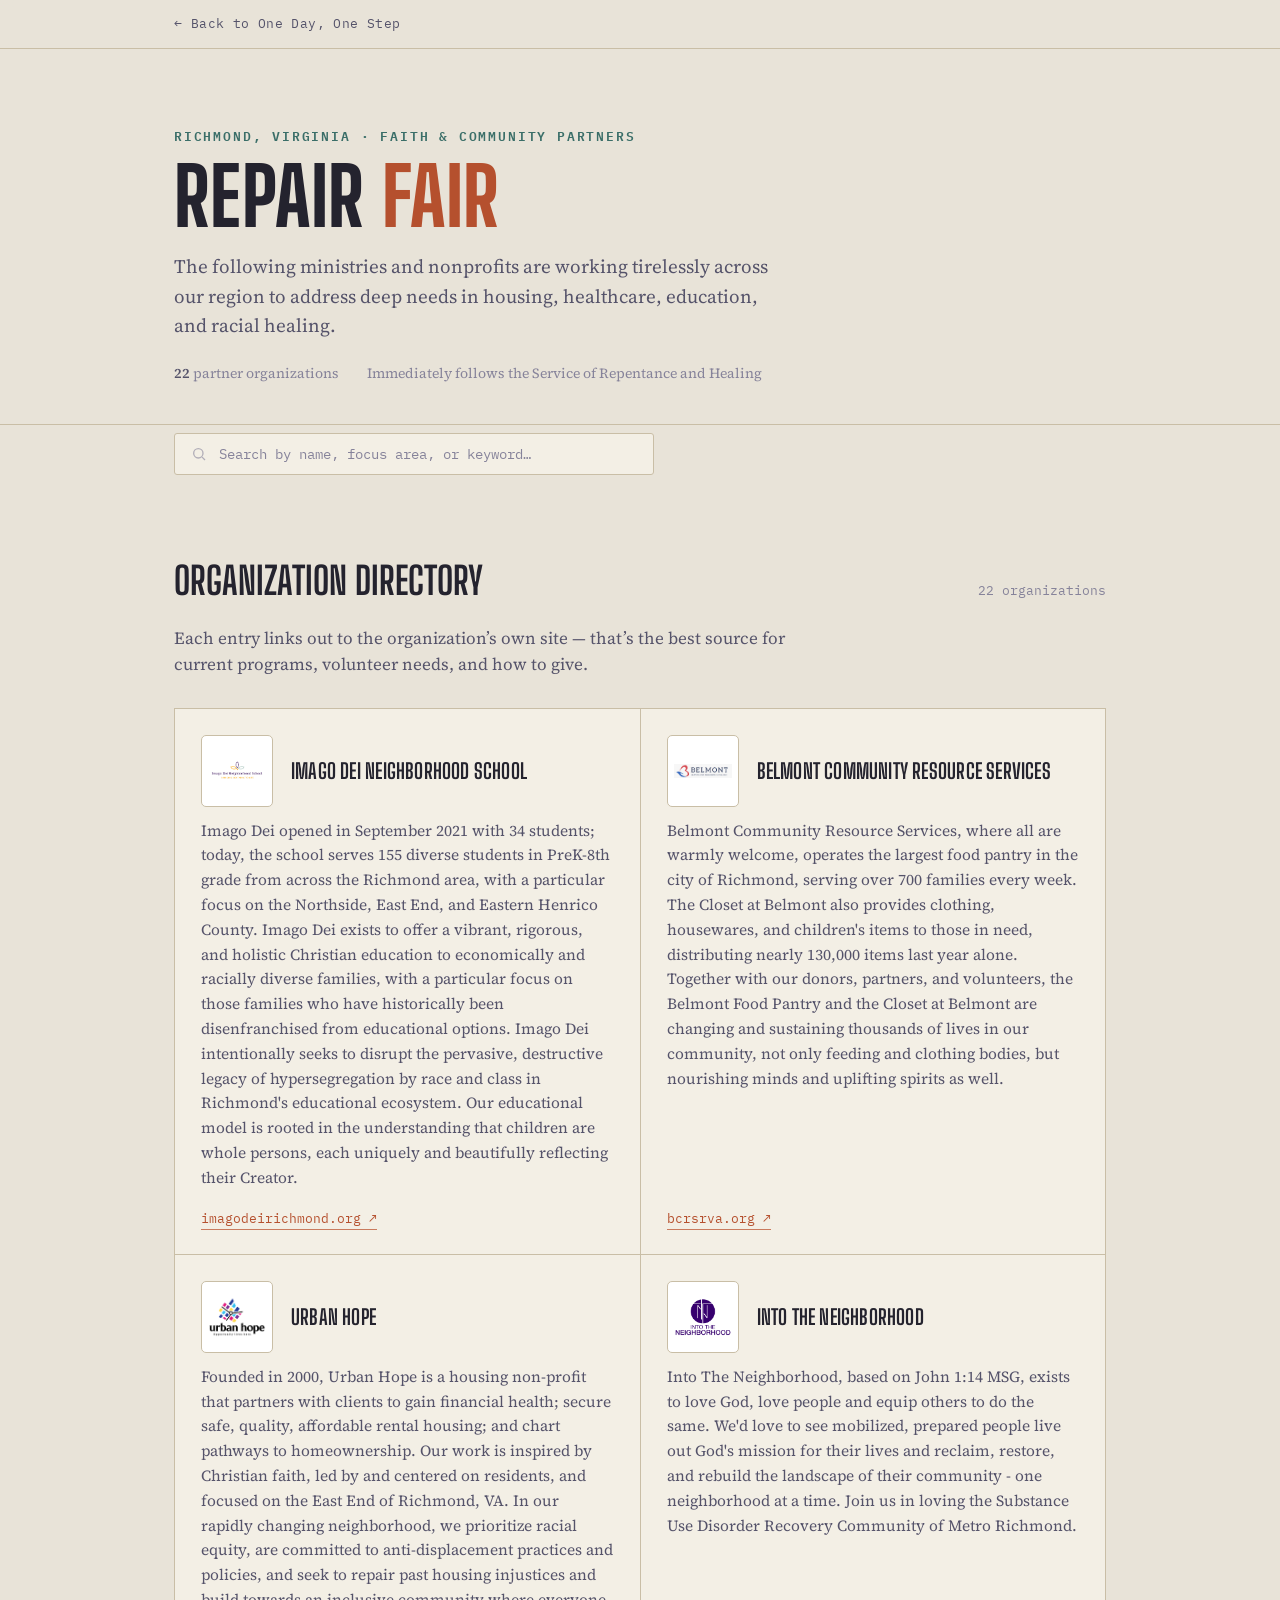
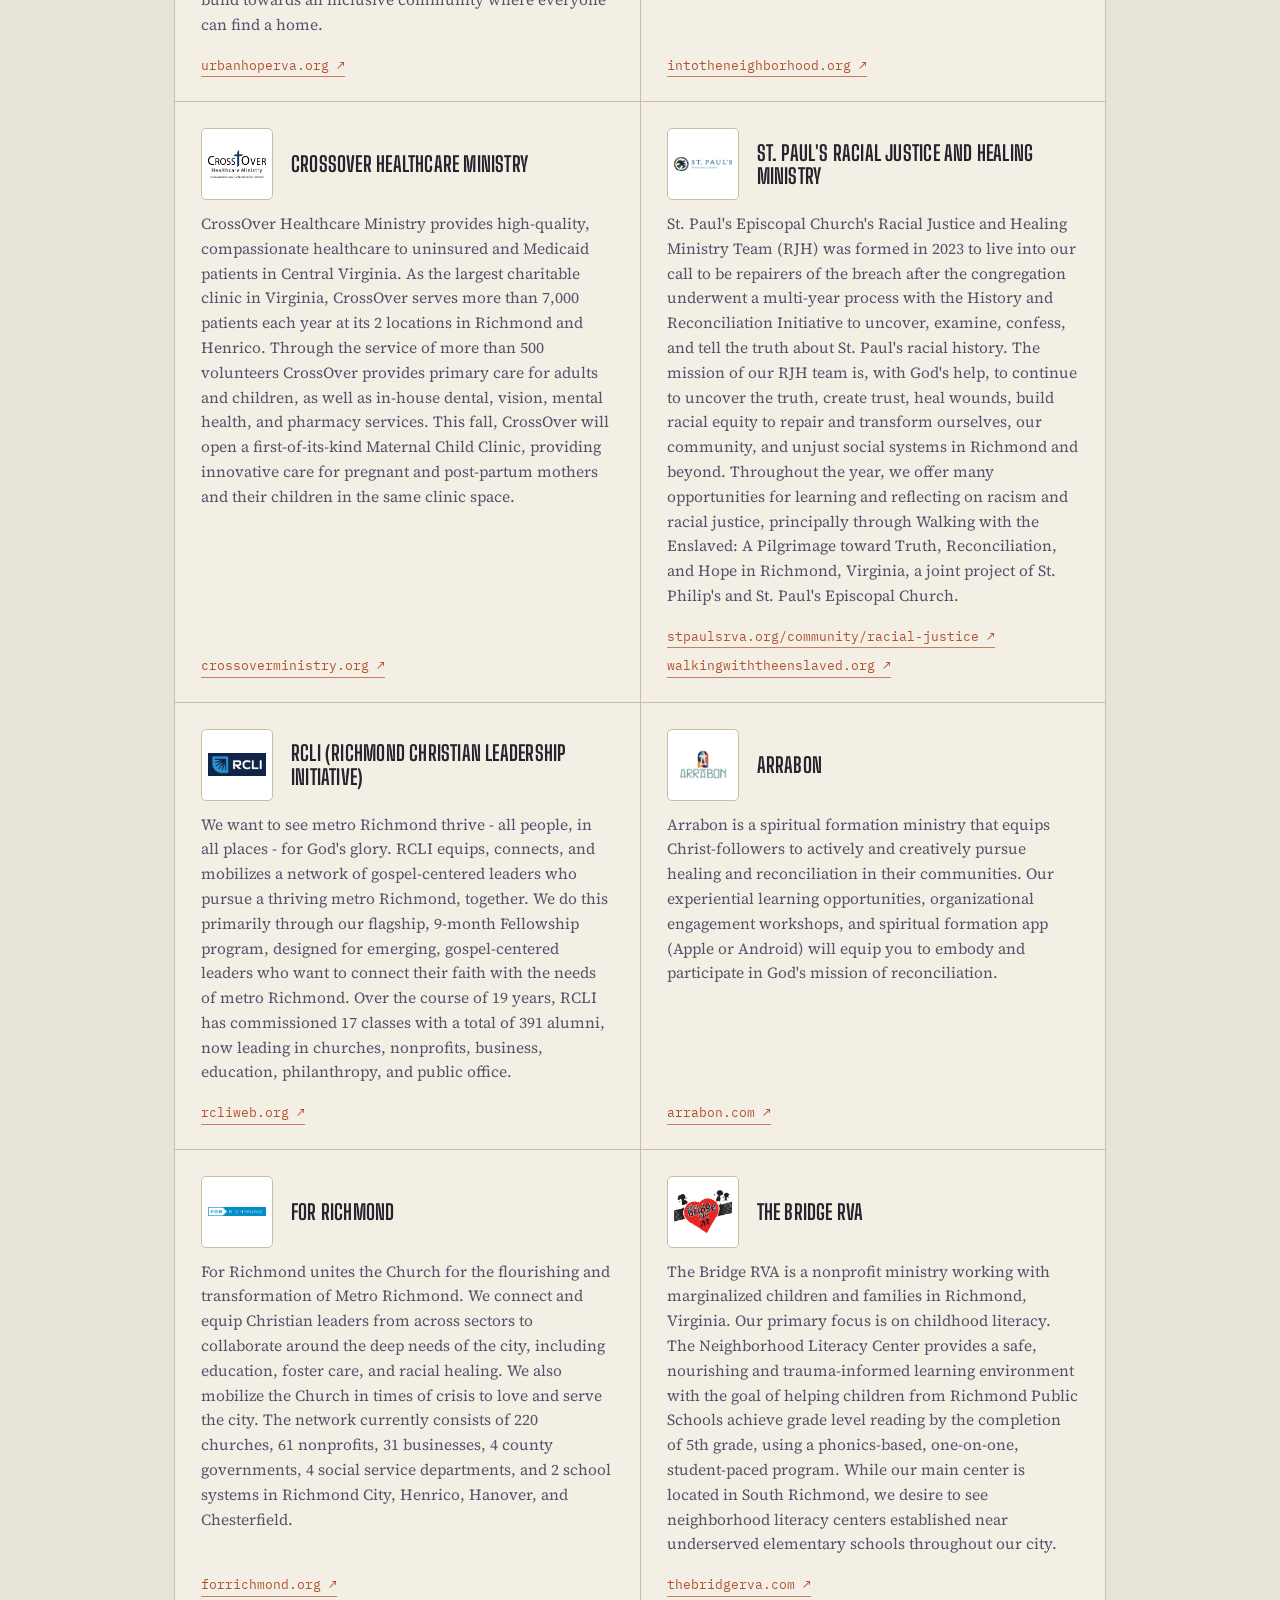
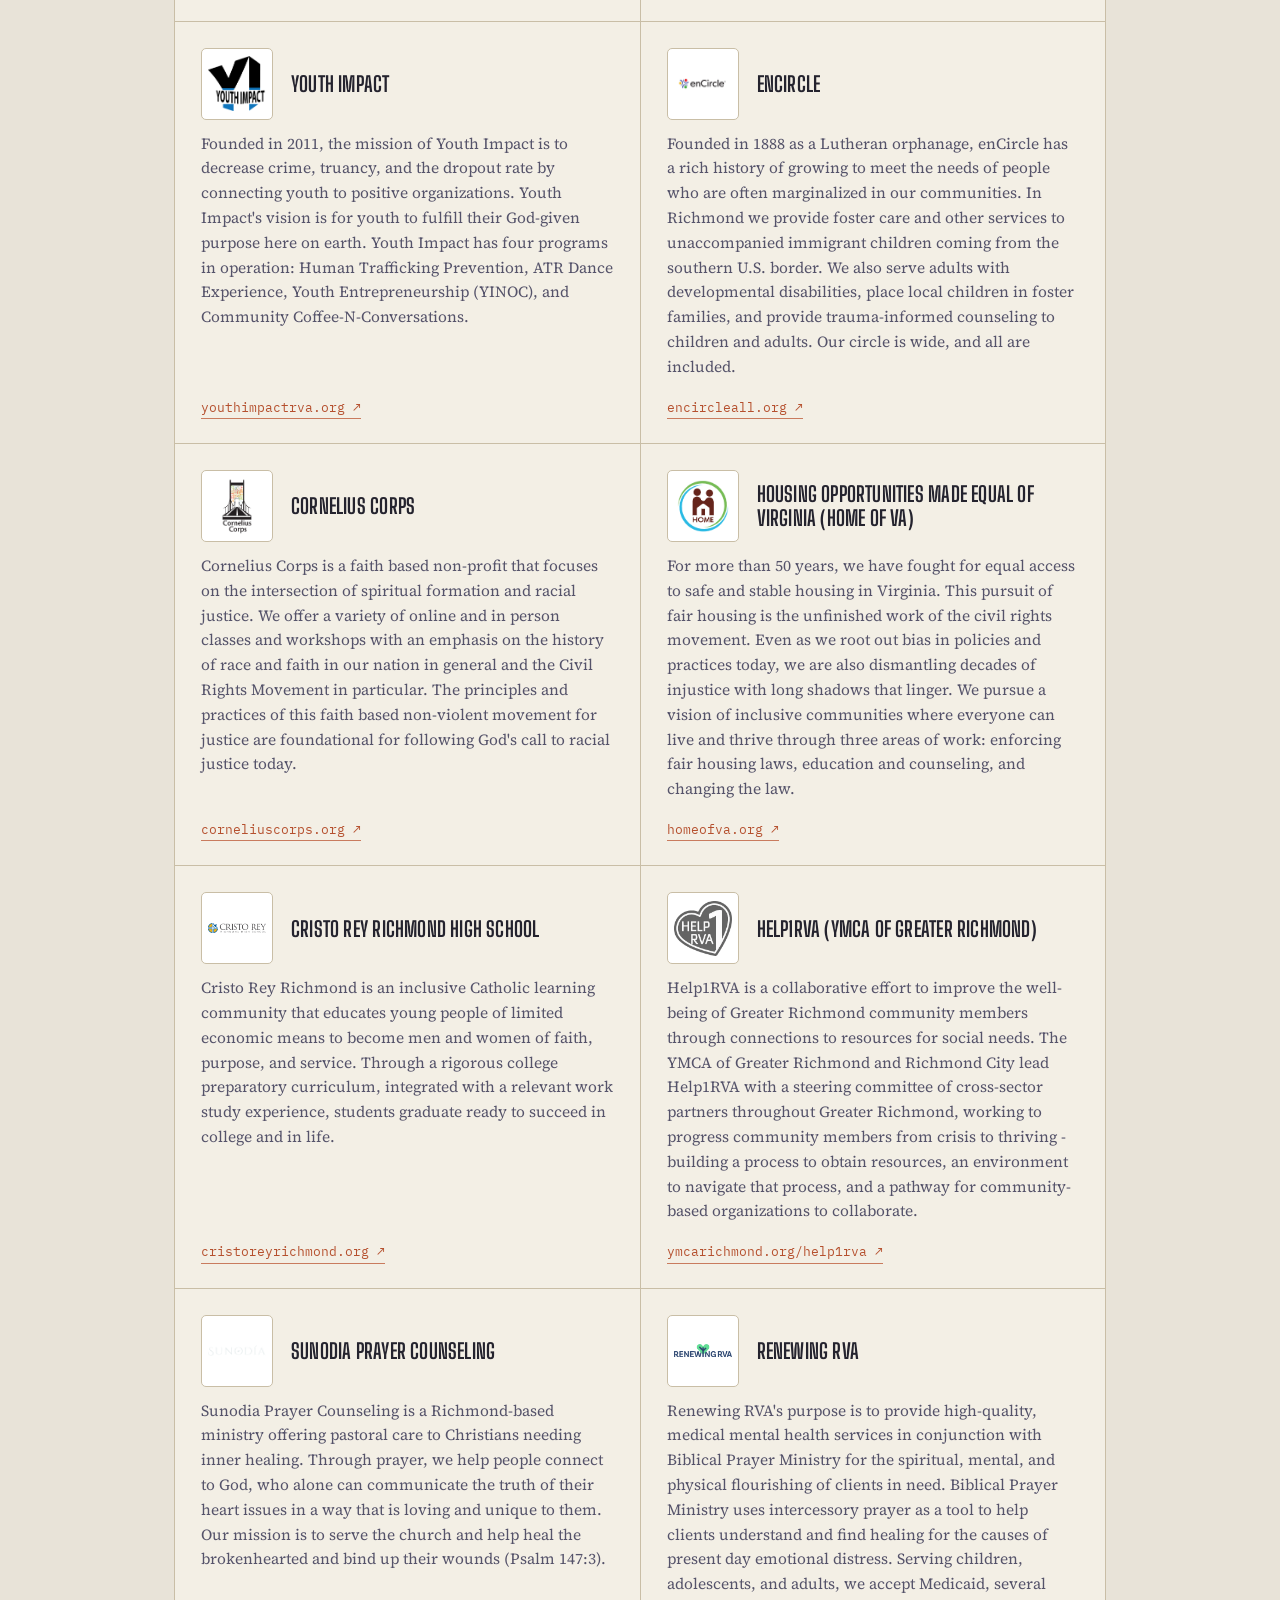
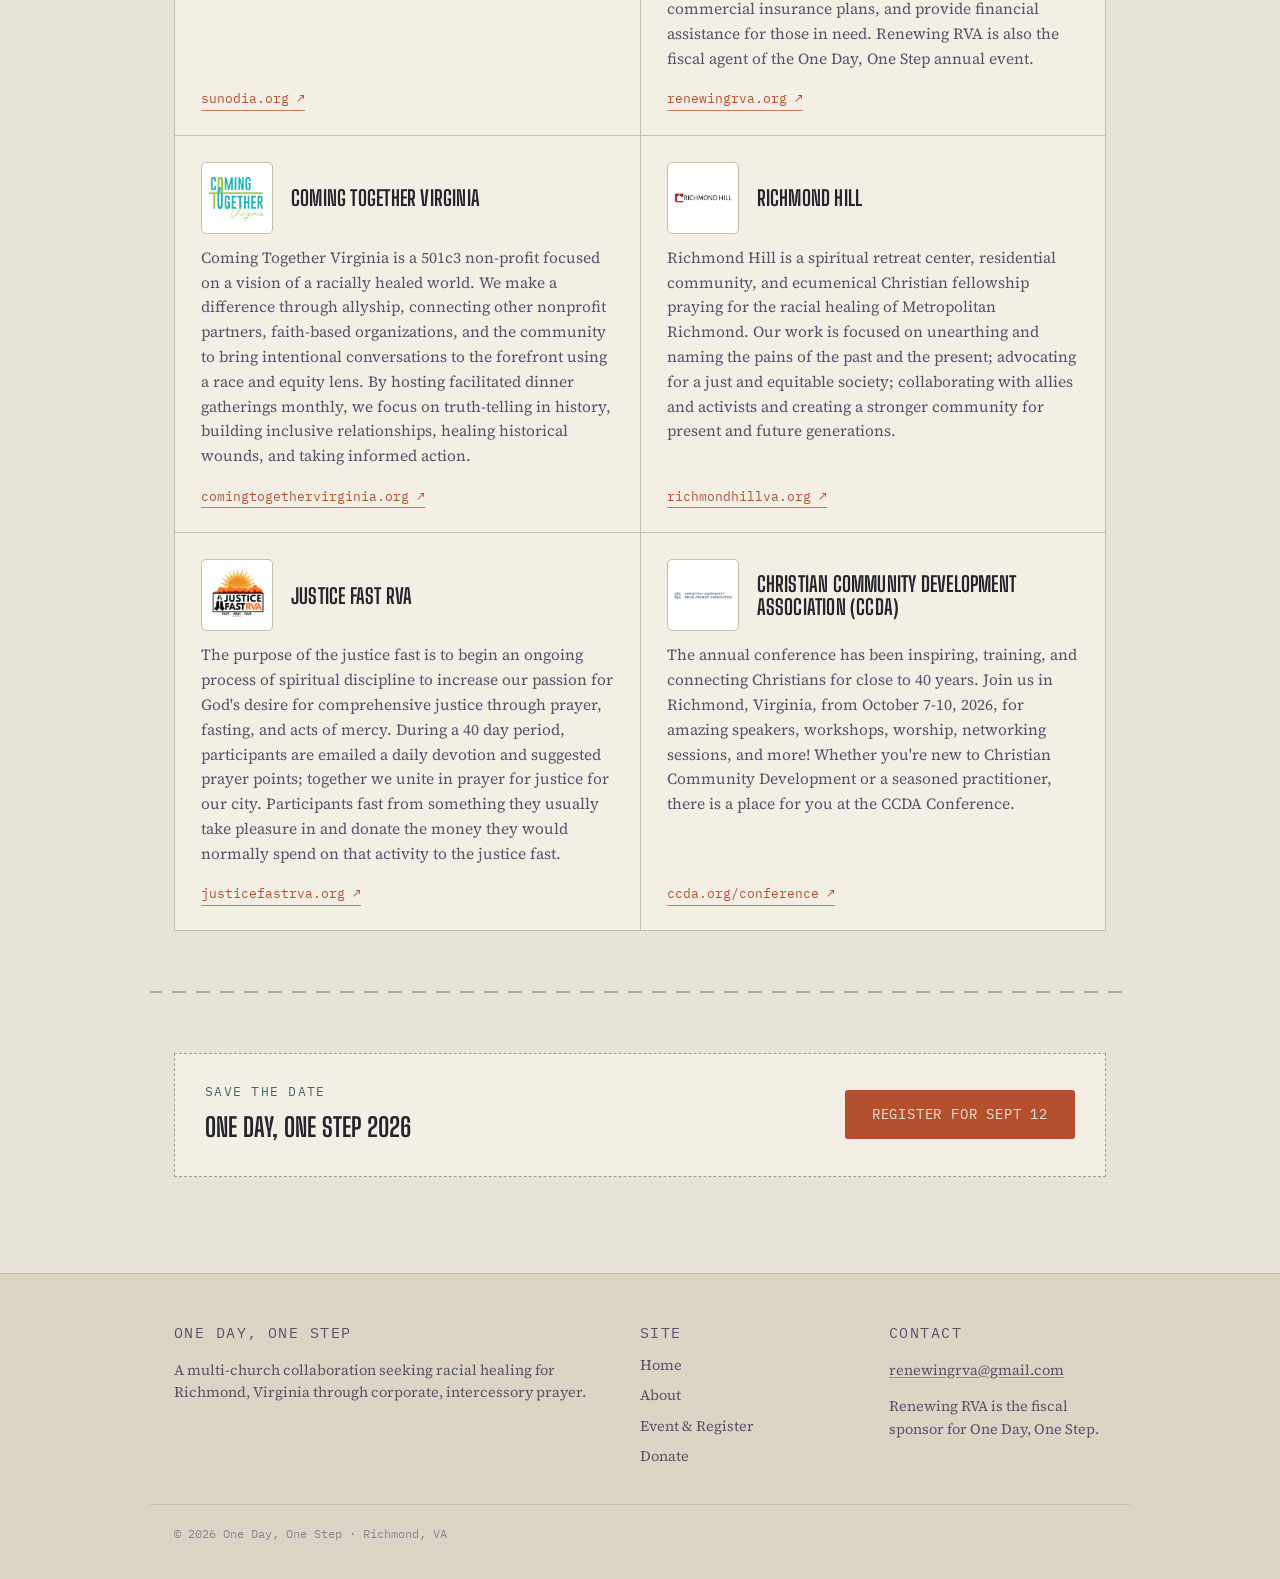
==== index.html @ 6b42c20c "Simplify standalone Repair Fair nav to a single back-link to onedayrva.org" ====
<!doctype html>
<html lang="en">
<head>
<meta charset="utf-8">
<title>Repair Fair | One Day, One Step</title>
<meta name="viewport" content="width=device-width, initial-scale=1">
<meta name="description" content="Directory of 22 Richmond nonprofits and ministries at the One Day, One Step Repair Fair.">
<link rel="preconnect" href="https://fonts.googleapis.com">
<link rel="preconnect" href="https://fonts.gstatic.com" crossorigin>
<link href="https://fonts.googleapis.com/css2?family=Big+Shoulders+Display:wght@500;600;700;800&family=Source+Serif+4:opsz,wght@8..60,400;8..60,500;8..60,600&family=Source+Serif+4:ital,wght@1,400&family=IBM+Plex+Mono:wght@400;500;600&display=swap" rel="stylesheet">
<link rel="stylesheet" href="css/site.css">
</head>
<body>

<nav class="site" aria-label="Primary">
  <div class="wrap">
    <a class="back-link" href="https://www.onedayrva.org" target="_blank" rel="noopener">&larr; Back to One Day, One Step</a>
  </div>
</nav>

<header class="masthead">
  <div class="wrap">
    <p class="eyebrow mono">RICHMOND, VIRGINIA &middot; FAITH &amp; COMMUNITY PARTNERS</p>
    <h1 class="title">Repair <span class="thread-underline">Fair</span></h1>
    <p class="lede">The following ministries and nonprofits are working tirelessly across our region to address deep needs in housing, healthcare, education, and racial healing.</p>
    <div class="meta-row">
      <span><strong>22</strong> partner organizations</span>
      <span>Immediately follows the Service of Repentance and Healing</span>
    </div>
  </div>
</header>

<div class="wrap search-block">
  <div class="search-box">
    <svg width="16" height="16" viewBox="0 0 24 24" fill="none" stroke="currentColor" stroke-width="2"><circle cx="11" cy="11" r="7"/><line x1="21" y1="21" x2="16.65" y2="16.65"/></svg>
    <input id="search" type="text" placeholder="Search by name, focus area, or keyword&hellip;" aria-label="Search organizations">
  </div>
  <p id="result-count" class="mono"></p>
</div>

<section id="directory">
  <div class="wrap">
    <div class="section-head">
      <h2 class="section-title">Organization Directory</h2>
      <span class="section-count mono" id="directory-total">22 organizations</span>
    </div>
    <p class="section-note">Each entry links out to the organization&rsquo;s own site &mdash; that&rsquo;s the best source for current programs, volunteer needs, and how to give.</p>
  </div>
  <div class="wrap">
    <div class="org-grid" id="org-grid">
      <article class="org-card" data-search="imago dei neighborhood school imago dei opened in september 2021 with 34 students; today, the school serves 155 diverse students in prek-8th grade from across the richmond area, with a particular focus on the northside, east end, and eastern henrico county. imago dei exists to offer a vibrant, rigorous, and holistic christian education to economically and racially diverse families, with a particular focus on those families who have historically been disenfranchised from educational options. imago dei intentionally seeks to disrupt the pervasive, destructive legacy of hypersegregation by race and class in richmond&#39;s educational ecosystem. our educational model is rooted in the understanding that children are whole persons, each uniquely and beautifully reflecting their creator.">
        <div class="org-head">
          <img class="org-logo" src="images/orgs/imago-dei-neighborhood-school.png" alt="Imago Dei Neighborhood School logo" loading="lazy">
          <h3 class="org-name">Imago Dei Neighborhood School</h3>
        </div>
        <p class="org-desc">Imago Dei opened in September 2021 with 34 students; today, the school serves 155 diverse students in PreK-8th grade from across the Richmond area, with a particular focus on the Northside, East End, and Eastern Henrico County. Imago Dei exists to offer a vibrant, rigorous, and holistic Christian education to economically and racially diverse families, with a particular focus on those families who have historically been disenfranchised from educational options. Imago Dei intentionally seeks to disrupt the pervasive, destructive legacy of hypersegregation by race and class in Richmond&#39;s educational ecosystem. Our educational model is rooted in the understanding that children are whole persons, each uniquely and beautifully reflecting their Creator.</p>
        <div class="org-links">
          <a href="http://imagodeirichmond.org" target="_blank" rel="noopener">imagodeirichmond.org ↗</a>
        </div>
      </article>
      <article class="org-card" data-search="belmont community resource services belmont community resource services, where all are warmly welcome, operates the largest food pantry in the city of richmond, serving over 700 families every week. the closet at belmont also provides clothing, housewares, and children&#39;s items to those in need, distributing nearly 130,000 items last year alone. together with our donors, partners, and volunteers, the belmont food pantry and the closet at belmont are changing and sustaining thousands of lives in our community, not only feeding and clothing bodies, but nourishing minds and uplifting spirits as well.">
        <div class="org-head">
          <img class="org-logo" src="images/orgs/belmont-community-resource-services.png" alt="Belmont Community Resource Services logo" loading="lazy">
          <h3 class="org-name">Belmont Community Resource Services</h3>
        </div>
        <p class="org-desc">Belmont Community Resource Services, where all are warmly welcome, operates the largest food pantry in the city of Richmond, serving over 700 families every week. The Closet at Belmont also provides clothing, housewares, and children&#39;s items to those in need, distributing nearly 130,000 items last year alone. Together with our donors, partners, and volunteers, the Belmont Food Pantry and the Closet at Belmont are changing and sustaining thousands of lives in our community, not only feeding and clothing bodies, but nourishing minds and uplifting spirits as well.</p>
        <div class="org-links">
          <a href="https://bcrsrva.org/" target="_blank" rel="noopener">bcrsrva.org ↗</a>
        </div>
      </article>
      <article class="org-card" data-search="urban hope founded in 2000, urban hope is a housing non-profit that partners with clients to gain financial health; secure safe, quality, affordable rental housing; and chart pathways to homeownership. our work is inspired by christian faith, led by and centered on residents, and focused on the east end of richmond, va. in our rapidly changing neighborhood, we prioritize racial equity, are committed to anti-displacement practices and policies, and seek to repair past housing injustices and build towards an inclusive community where everyone can find a home.">
        <div class="org-head">
          <img class="org-logo" src="images/orgs/urban-hope.png" alt="Urban Hope logo" loading="lazy">
          <h3 class="org-name">Urban Hope</h3>
        </div>
        <p class="org-desc">Founded in 2000, Urban Hope is a housing non-profit that partners with clients to gain financial health; secure safe, quality, affordable rental housing; and chart pathways to homeownership. Our work is inspired by Christian faith, led by and centered on residents, and focused on the East End of Richmond, VA. In our rapidly changing neighborhood, we prioritize racial equity, are committed to anti-displacement practices and policies, and seek to repair past housing injustices and build towards an inclusive community where everyone can find a home.</p>
        <div class="org-links">
          <a href="http://urbanhoperva.org" target="_blank" rel="noopener">urbanhoperva.org ↗</a>
        </div>
      </article>
      <article class="org-card" data-search="into the neighborhood into the neighborhood, based on john 1:14 msg, exists to love god, love people and equip others to do the same. we&#39;d love to see mobilized, prepared people live out god&#39;s mission for their lives and reclaim, restore, and rebuild the landscape of their community - one neighborhood at a time. join us in loving the substance use disorder recovery community of metro richmond.">
        <div class="org-head">
          <img class="org-logo" src="images/orgs/into-the-neighborhood.png" alt="Into The Neighborhood logo" loading="lazy">
          <h3 class="org-name">Into The Neighborhood</h3>
        </div>
        <p class="org-desc">Into The Neighborhood, based on John 1:14 MSG, exists to love God, love people and equip others to do the same. We&#39;d love to see mobilized, prepared people live out God&#39;s mission for their lives and reclaim, restore, and rebuild the landscape of their community - one neighborhood at a time. Join us in loving the Substance Use Disorder Recovery Community of Metro Richmond.</p>
        <div class="org-links">
          <a href="http://intotheneighborhood.org" target="_blank" rel="noopener">intotheneighborhood.org ↗</a>
        </div>
      </article>
      <article class="org-card" data-search="crossover healthcare ministry crossover healthcare ministry provides high-quality, compassionate healthcare to uninsured and medicaid patients in central virginia. as the largest charitable clinic in virginia, crossover serves more than 7,000 patients each year at its 2 locations in richmond and henrico. through the service of more than 500 volunteers crossover provides primary care for adults and children, as well as in-house dental, vision, mental health, and pharmacy services. this fall, crossover will open a first-of-its-kind maternal child clinic, providing innovative care for pregnant and post-partum mothers and their children in the same clinic space.">
        <div class="org-head">
          <img class="org-logo" src="images/orgs/crossover-healthcare-ministry.png" alt="CrossOver Healthcare Ministry logo" loading="lazy">
          <h3 class="org-name">CrossOver Healthcare Ministry</h3>
        </div>
        <p class="org-desc">CrossOver Healthcare Ministry provides high-quality, compassionate healthcare to uninsured and Medicaid patients in Central Virginia. As the largest charitable clinic in Virginia, CrossOver serves more than 7,000 patients each year at its 2 locations in Richmond and Henrico. Through the service of more than 500 volunteers CrossOver provides primary care for adults and children, as well as in-house dental, vision, mental health, and pharmacy services. This fall, CrossOver will open a first-of-its-kind Maternal Child Clinic, providing innovative care for pregnant and post-partum mothers and their children in the same clinic space.</p>
        <div class="org-links">
          <a href="http://crossoverministry.org" target="_blank" rel="noopener">crossoverministry.org ↗</a>
        </div>
      </article>
      <article class="org-card" data-search="st. paul&#39;s racial justice and healing ministry st. paul&#39;s episcopal church&#39;s racial justice and healing ministry team (rjh) was formed in 2023 to live into our call to be repairers of the breach after the congregation underwent a multi-year process with the history and reconciliation initiative to uncover, examine, confess, and tell the truth about st. paul&#39;s racial history. the mission of our rjh team is, with god&#39;s help, to continue to uncover the truth, create trust, heal wounds, build racial equity to repair and transform ourselves, our community, and unjust social systems in richmond and beyond. throughout the year, we offer many opportunities for learning and reflecting on racism and racial justice, principally through walking with the enslaved: a pilgrimage toward truth, reconciliation, and hope in richmond, virginia, a joint project of st. philip&#39;s and st. paul&#39;s episcopal church.">
        <div class="org-head">
          <img class="org-logo" src="images/orgs/st-paul-s-racial-justice-and-healing-ministry.png" alt="St. Paul&#39;s Racial Justice and Healing Ministry logo" loading="lazy">
          <h3 class="org-name">St. Paul&#39;s Racial Justice and Healing Ministry</h3>
        </div>
        <p class="org-desc">St. Paul&#39;s Episcopal Church&#39;s Racial Justice and Healing Ministry Team (RJH) was formed in 2023 to live into our call to be repairers of the breach after the congregation underwent a multi-year process with the History and Reconciliation Initiative to uncover, examine, confess, and tell the truth about St. Paul&#39;s racial history. The mission of our RJH team is, with God&#39;s help, to continue to uncover the truth, create trust, heal wounds, build racial equity to repair and transform ourselves, our community, and unjust social systems in Richmond and beyond. Throughout the year, we offer many opportunities for learning and reflecting on racism and racial justice, principally through Walking with the Enslaved: A Pilgrimage toward Truth, Reconciliation, and Hope in Richmond, Virginia, a joint project of St. Philip&#39;s and St. Paul&#39;s Episcopal Church.</p>
        <div class="org-links">
          <a href="http://stpaulsrva.org/community/racial-justice/" target="_blank" rel="noopener">stpaulsrva.org/community/racial-justice ↗</a>
          <a href="https://walkingwiththeenslaved.org/" target="_blank" rel="noopener">walkingwiththeenslaved.org ↗</a>
        </div>
      </article>
      <article class="org-card" data-search="rcli (richmond christian leadership initiative) we want to see metro richmond thrive - all people, in all places - for god&#39;s glory. rcli equips, connects, and mobilizes a network of gospel-centered leaders who pursue a thriving metro richmond, together. we do this primarily through our flagship, 9-month fellowship program, designed for emerging, gospel-centered leaders who want to connect their faith with the needs of metro richmond. over the course of 19 years, rcli has commissioned 17 classes with a total of 391 alumni, now leading in churches, nonprofits, business, education, philanthropy, and public office.">
        <div class="org-head">
          <img class="org-logo" src="images/orgs/rcli-richmond-christian-leadership-initiative.png" alt="RCLI (Richmond Christian Leadership Initiative) logo" loading="lazy">
          <h3 class="org-name">RCLI (Richmond Christian Leadership Initiative)</h3>
        </div>
        <p class="org-desc">We want to see metro Richmond thrive - all people, in all places - for God&#39;s glory. RCLI equips, connects, and mobilizes a network of gospel-centered leaders who pursue a thriving metro Richmond, together. We do this primarily through our flagship, 9-month Fellowship program, designed for emerging, gospel-centered leaders who want to connect their faith with the needs of metro Richmond. Over the course of 19 years, RCLI has commissioned 17 classes with a total of 391 alumni, now leading in churches, nonprofits, business, education, philanthropy, and public office.</p>
        <div class="org-links">
          <a href="http://rcliweb.org" target="_blank" rel="noopener">rcliweb.org ↗</a>
        </div>
      </article>
      <article class="org-card" data-search="arrabon arrabon is a spiritual formation ministry that equips christ-followers to actively and creatively pursue healing and reconciliation in their communities. our experiential learning opportunities, organizational engagement workshops, and spiritual formation app (apple or android) will equip you to embody and participate in god&#39;s mission of reconciliation.">
        <div class="org-head">
          <img class="org-logo" src="images/orgs/arrabon.png" alt="Arrabon logo" loading="lazy">
          <h3 class="org-name">Arrabon</h3>
        </div>
        <p class="org-desc">Arrabon is a spiritual formation ministry that equips Christ-followers to actively and creatively pursue healing and reconciliation in their communities. Our experiential learning opportunities, organizational engagement workshops, and spiritual formation app (Apple or Android) will equip you to embody and participate in God&#39;s mission of reconciliation.</p>
        <div class="org-links">
          <a href="http://arrabon.com" target="_blank" rel="noopener">arrabon.com ↗</a>
        </div>
      </article>
      <article class="org-card" data-search="for richmond for richmond unites the church for the flourishing and transformation of metro richmond. we connect and equip christian leaders from across sectors to collaborate around the deep needs of the city, including education, foster care, and racial healing. we also mobilize the church in times of crisis to love and serve the city. the network currently consists of 220 churches, 61 nonprofits, 31 businesses, 4 county governments, 4 social service departments, and 2 school systems in richmond city, henrico, hanover, and chesterfield.">
        <div class="org-head">
          <img class="org-logo" src="images/orgs/for-richmond.png" alt="For Richmond logo" loading="lazy">
          <h3 class="org-name">For Richmond</h3>
        </div>
        <p class="org-desc">For Richmond unites the Church for the flourishing and transformation of Metro Richmond. We connect and equip Christian leaders from across sectors to collaborate around the deep needs of the city, including education, foster care, and racial healing. We also mobilize the Church in times of crisis to love and serve the city. The network currently consists of 220 churches, 61 nonprofits, 31 businesses, 4 county governments, 4 social service departments, and 2 school systems in Richmond City, Henrico, Hanover, and Chesterfield.</p>
        <div class="org-links">
          <a href="http://forrichmond.org" target="_blank" rel="noopener">forrichmond.org ↗</a>
        </div>
      </article>
      <article class="org-card" data-search="the bridge rva the bridge rva is a nonprofit ministry working with marginalized children and families in richmond, virginia. our primary focus is on childhood literacy. the neighborhood literacy center provides a safe, nourishing and trauma-informed learning environment with the goal of helping children from richmond public schools achieve grade level reading by the completion of 5th grade, using a phonics-based, one-on-one, student-paced program. while our main center is located in south richmond, we desire to see neighborhood literacy centers established near underserved elementary schools throughout our city.">
        <div class="org-head">
          <img class="org-logo" src="images/orgs/the-bridge-rva.png" alt="The Bridge RVA logo" loading="lazy">
          <h3 class="org-name">The Bridge RVA</h3>
        </div>
        <p class="org-desc">The Bridge RVA is a nonprofit ministry working with marginalized children and families in Richmond, Virginia. Our primary focus is on childhood literacy. The Neighborhood Literacy Center provides a safe, nourishing and trauma-informed learning environment with the goal of helping children from Richmond Public Schools achieve grade level reading by the completion of 5th grade, using a phonics-based, one-on-one, student-paced program. While our main center is located in South Richmond, we desire to see neighborhood literacy centers established near underserved elementary schools throughout our city.</p>
        <div class="org-links">
          <a href="http://thebridgerva.com" target="_blank" rel="noopener">thebridgerva.com ↗</a>
        </div>
      </article>
      <article class="org-card" data-search="youth impact founded in 2011, the mission of youth impact is to decrease crime, truancy, and the dropout rate by connecting youth to positive organizations. youth impact&#39;s vision is for youth to fulfill their god-given purpose here on earth. youth impact has four programs in operation: human trafficking prevention, atr dance experience, youth entrepreneurship (yinoc), and community coffee-n-conversations.">
        <div class="org-head">
          <img class="org-logo" src="images/orgs/youth-impact.png" alt="Youth Impact logo" loading="lazy">
          <h3 class="org-name">Youth Impact</h3>
        </div>
        <p class="org-desc">Founded in 2011, the mission of Youth Impact is to decrease crime, truancy, and the dropout rate by connecting youth to positive organizations. Youth Impact&#39;s vision is for youth to fulfill their God-given purpose here on earth. Youth Impact has four programs in operation: Human Trafficking Prevention, ATR Dance Experience, Youth Entrepreneurship (YINOC), and Community Coffee-N-Conversations.</p>
        <div class="org-links">
          <a href="http://youthimpactrva.org" target="_blank" rel="noopener">youthimpactrva.org ↗</a>
        </div>
      </article>
      <article class="org-card" data-search="encircle founded in 1888 as a lutheran orphanage, encircle has a rich history of growing to meet the needs of people who are often marginalized in our communities. in richmond we provide foster care and other services to unaccompanied immigrant children coming from the southern u.s. border. we also serve adults with developmental disabilities, place local children in foster families, and provide trauma-informed counseling to children and adults. our circle is wide, and all are included.">
        <div class="org-head">
          <img class="org-logo" src="images/orgs/encircle.png" alt="enCircle logo" loading="lazy">
          <h3 class="org-name">enCircle</h3>
        </div>
        <p class="org-desc">Founded in 1888 as a Lutheran orphanage, enCircle has a rich history of growing to meet the needs of people who are often marginalized in our communities. In Richmond we provide foster care and other services to unaccompanied immigrant children coming from the southern U.S. border. We also serve adults with developmental disabilities, place local children in foster families, and provide trauma-informed counseling to children and adults. Our circle is wide, and all are included.</p>
        <div class="org-links">
          <a href="http://encircleall.org" target="_blank" rel="noopener">encircleall.org ↗</a>
        </div>
      </article>
      <article class="org-card" data-search="cornelius corps cornelius corps is a faith based non-profit that focuses on the intersection of spiritual formation and racial justice. we offer a variety of online and in person classes and workshops with an emphasis on the history of race and faith in our nation in general and the civil rights movement in particular. the principles and practices of this faith based non-violent movement for justice are foundational for following god&#39;s call to racial justice today.">
        <div class="org-head">
          <img class="org-logo" src="images/orgs/cornelius-corps.png" alt="Cornelius Corps logo" loading="lazy">
          <h3 class="org-name">Cornelius Corps</h3>
        </div>
        <p class="org-desc">Cornelius Corps is a faith based non-profit that focuses on the intersection of spiritual formation and racial justice. We offer a variety of online and in person classes and workshops with an emphasis on the history of race and faith in our nation in general and the Civil Rights Movement in particular. The principles and practices of this faith based non-violent movement for justice are foundational for following God&#39;s call to racial justice today.</p>
        <div class="org-links">
          <a href="http://corneliuscorps.org" target="_blank" rel="noopener">corneliuscorps.org ↗</a>
        </div>
      </article>
      <article class="org-card" data-search="housing opportunities made equal of virginia (home of va) for more than 50 years, we have fought for equal access to safe and stable housing in virginia. this pursuit of fair housing is the unfinished work of the civil rights movement. even as we root out bias in policies and practices today, we are also dismantling decades of injustice with long shadows that linger. we pursue a vision of inclusive communities where everyone can live and thrive through three areas of work: enforcing fair housing laws, education and counseling, and changing the law.">
        <div class="org-head">
          <img class="org-logo" src="images/orgs/housing-opportunities-made-equal-of-virginia-home-of-va.png" alt="Housing Opportunities Made Equal of Virginia (HOME of VA) logo" loading="lazy">
          <h3 class="org-name">Housing Opportunities Made Equal of Virginia (HOME of VA)</h3>
        </div>
        <p class="org-desc">For more than 50 years, we have fought for equal access to safe and stable housing in Virginia. This pursuit of fair housing is the unfinished work of the civil rights movement. Even as we root out bias in policies and practices today, we are also dismantling decades of injustice with long shadows that linger. We pursue a vision of inclusive communities where everyone can live and thrive through three areas of work: enforcing fair housing laws, education and counseling, and changing the law.</p>
        <div class="org-links">
          <a href="https://homeofva.org/" target="_blank" rel="noopener">homeofva.org ↗</a>
        </div>
      </article>
      <article class="org-card" data-search="cristo rey richmond high school cristo rey richmond is an inclusive catholic learning community that educates young people of limited economic means to become men and women of faith, purpose, and service. through a rigorous college preparatory curriculum, integrated with a relevant work study experience, students graduate ready to succeed in college and in life.">
        <div class="org-head">
          <img class="org-logo" src="images/orgs/cristo-rey-richmond-high-school.png" alt="Cristo Rey Richmond High School logo" loading="lazy">
          <h3 class="org-name">Cristo Rey Richmond High School</h3>
        </div>
        <p class="org-desc">Cristo Rey Richmond is an inclusive Catholic learning community that educates young people of limited economic means to become men and women of faith, purpose, and service. Through a rigorous college preparatory curriculum, integrated with a relevant work study experience, students graduate ready to succeed in college and in life.</p>
        <div class="org-links">
          <a href="http://cristoreyrichmond.org" target="_blank" rel="noopener">cristoreyrichmond.org ↗</a>
        </div>
      </article>
      <article class="org-card" data-search="help1rva (ymca of greater richmond) help1rva is a collaborative effort to improve the well-being of greater richmond community members through connections to resources for social needs. the ymca of greater richmond and richmond city lead help1rva with a steering committee of cross-sector partners throughout greater richmond, working to progress community members from crisis to thriving - building a process to obtain resources, an environment to navigate that process, and a pathway for community-based organizations to collaborate.">
        <div class="org-head">
          <img class="org-logo" src="images/orgs/help1rva-ymca-of-greater-richmond.png" alt="Help1RVA (YMCA of Greater Richmond) logo" loading="lazy">
          <h3 class="org-name">Help1RVA (YMCA of Greater Richmond)</h3>
        </div>
        <p class="org-desc">Help1RVA is a collaborative effort to improve the well-being of Greater Richmond community members through connections to resources for social needs. The YMCA of Greater Richmond and Richmond City lead Help1RVA with a steering committee of cross-sector partners throughout Greater Richmond, working to progress community members from crisis to thriving - building a process to obtain resources, an environment to navigate that process, and a pathway for community-based organizations to collaborate.</p>
        <div class="org-links">
          <a href="http://ymcarichmond.org/help1rva" target="_blank" rel="noopener">ymcarichmond.org/help1rva ↗</a>
        </div>
      </article>
      <article class="org-card" data-search="sunodia prayer counseling sunodia prayer counseling is a richmond-based ministry offering pastoral care to christians needing inner healing. through prayer, we help people connect to god, who alone can communicate the truth of their heart issues in a way that is loving and unique to them. our mission is to serve the church and help heal the brokenhearted and bind up their wounds (psalm 147:3).">
        <div class="org-head">
          <img class="org-logo" src="images/orgs/sunodia-prayer-counseling.png" alt="Sunodia Prayer Counseling logo" loading="lazy">
          <h3 class="org-name">Sunodia Prayer Counseling</h3>
        </div>
        <p class="org-desc">Sunodia Prayer Counseling is a Richmond-based ministry offering pastoral care to Christians needing inner healing. Through prayer, we help people connect to God, who alone can communicate the truth of their heart issues in a way that is loving and unique to them. Our mission is to serve the church and help heal the brokenhearted and bind up their wounds (Psalm 147:3).</p>
        <div class="org-links">
          <a href="http://sunodia.org" target="_blank" rel="noopener">sunodia.org ↗</a>
        </div>
      </article>
      <article class="org-card" data-search="renewing rva renewing rva&#39;s purpose is to provide high-quality, medical mental health services in conjunction with biblical prayer ministry for the spiritual, mental, and physical flourishing of clients in need. biblical prayer ministry uses intercessory prayer as a tool to help clients understand and find healing for the causes of present day emotional distress. serving children, adolescents, and adults, we accept medicaid, several commercial insurance plans, and provide financial assistance for those in need. renewing rva is also the fiscal agent of the one day, one step annual event.">
        <div class="org-head">
          <img class="org-logo" src="images/orgs/renewing-rva.png" alt="Renewing RVA logo" loading="lazy">
          <h3 class="org-name">Renewing RVA</h3>
        </div>
        <p class="org-desc">Renewing RVA&#39;s purpose is to provide high-quality, medical mental health services in conjunction with Biblical Prayer Ministry for the spiritual, mental, and physical flourishing of clients in need. Biblical Prayer Ministry uses intercessory prayer as a tool to help clients understand and find healing for the causes of present day emotional distress. Serving children, adolescents, and adults, we accept Medicaid, several commercial insurance plans, and provide financial assistance for those in need. Renewing RVA is also the fiscal agent of the One Day, One Step annual event.</p>
        <div class="org-links">
          <a href="http://renewingrva.org" target="_blank" rel="noopener">renewingrva.org ↗</a>
        </div>
      </article>
      <article class="org-card" data-search="coming together virginia coming together virginia is a 501c3 non-profit focused on a vision of a racially healed world. we make a difference through allyship, connecting other nonprofit partners, faith-based organizations, and the community to bring intentional conversations to the forefront using a race and equity lens. by hosting facilitated dinner gatherings monthly, we focus on truth-telling in history, building inclusive relationships, healing historical wounds, and taking informed action.">
        <div class="org-head">
          <img class="org-logo" src="images/orgs/coming-together-virginia.png" alt="Coming Together Virginia logo" loading="lazy">
          <h3 class="org-name">Coming Together Virginia</h3>
        </div>
        <p class="org-desc">Coming Together Virginia is a 501c3 non-profit focused on a vision of a racially healed world. We make a difference through allyship, connecting other nonprofit partners, faith-based organizations, and the community to bring intentional conversations to the forefront using a race and equity lens. By hosting facilitated dinner gatherings monthly, we focus on truth-telling in history, building inclusive relationships, healing historical wounds, and taking informed action.</p>
        <div class="org-links">
          <a href="http://comingtogethervirginia.org" target="_blank" rel="noopener">comingtogethervirginia.org ↗</a>
        </div>
      </article>
      <article class="org-card" data-search="richmond hill richmond hill is a spiritual retreat center, residential community, and ecumenical christian fellowship praying for the racial healing of metropolitan richmond. our work is focused on unearthing and naming the pains of the past and the present; advocating for a just and equitable society; collaborating with allies and activists and creating a stronger community for present and future generations.">
        <div class="org-head">
          <img class="org-logo" src="images/orgs/richmond-hill.png" alt="Richmond Hill logo" loading="lazy">
          <h3 class="org-name">Richmond Hill</h3>
        </div>
        <p class="org-desc">Richmond Hill is a spiritual retreat center, residential community, and ecumenical Christian fellowship praying for the racial healing of Metropolitan Richmond. Our work is focused on unearthing and naming the pains of the past and the present; advocating for a just and equitable society; collaborating with allies and activists and creating a stronger community for present and future generations.</p>
        <div class="org-links">
          <a href="http://richmondhillva.org" target="_blank" rel="noopener">richmondhillva.org ↗</a>
        </div>
      </article>
      <article class="org-card" data-search="justice fast rva the purpose of the justice fast is to begin an ongoing process of spiritual discipline to increase our passion for god&#39;s desire for comprehensive justice through prayer, fasting, and acts of mercy. during a 40 day period, participants are emailed a daily devotion and suggested prayer points; together we unite in prayer for justice for our city. participants fast from something they usually take pleasure in and donate the money they would normally spend on that activity to the justice fast.">
        <div class="org-head">
          <img class="org-logo" src="images/orgs/justice-fast-rva.png" alt="Justice Fast RVA logo" loading="lazy">
          <h3 class="org-name">Justice Fast RVA</h3>
        </div>
        <p class="org-desc">The purpose of the justice fast is to begin an ongoing process of spiritual discipline to increase our passion for God&#39;s desire for comprehensive justice through prayer, fasting, and acts of mercy. During a 40 day period, participants are emailed a daily devotion and suggested prayer points; together we unite in prayer for justice for our city. Participants fast from something they usually take pleasure in and donate the money they would normally spend on that activity to the justice fast.</p>
        <div class="org-links">
          <a href="https://justicefastrva.org/" target="_blank" rel="noopener">justicefastrva.org ↗</a>
        </div>
      </article>
      <article class="org-card" data-search="christian community development association (ccda) the annual conference has been inspiring, training, and connecting christians for close to 40 years. join us in richmond, virginia, from october 7-10, 2026, for amazing speakers, workshops, worship, networking sessions, and more! whether you&#39;re new to christian community development or a seasoned practitioner, there is a place for you at the ccda conference.">
        <div class="org-head">
          <img class="org-logo" src="images/orgs/christian-community-development-association-ccda.png" alt="Christian Community Development Association (CCDA) logo" loading="lazy">
          <h3 class="org-name">Christian Community Development Association (CCDA)</h3>
        </div>
        <p class="org-desc">The annual conference has been inspiring, training, and connecting Christians for close to 40 years. Join us in Richmond, Virginia, from October 7-10, 2026, for amazing speakers, workshops, worship, networking sessions, and more! Whether you&#39;re new to Christian Community Development or a seasoned practitioner, there is a place for you at the CCDA Conference.</p>
        <div class="org-links">
          <a href="http://ccda.org/conference" target="_blank" rel="noopener">ccda.org/conference ↗</a>
        </div>
      </article>
    </div>
    <p class="empty-state" id="empty-state">No organizations match that search.</p>
  </div>
</section>

<div class="seam"></div>

<section id="next">
  <div class="wrap">
    <div class="callout">
      <div>
        <p class="callout-label">Save the date</p>
        <p class="callout-title">One Day, One Step 2026</p>
      </div>
      <a class="btn btn-primary" href="https://www.onedayrva.org/event-details/one-day-one-step-2026" target="_blank" rel="noopener">Register for Sept 12</a>
    </div>
  </div>
</section>

<footer class="site-footer">
  <div class="wrap footer-grid">
    <div>
      <p class="footer-label">One Day, One Step</p>
      <p>A multi-church collaboration seeking racial healing for Richmond, Virginia through corporate, intercessory prayer.</p>
    </div>
    <div>
      <p class="footer-label">Site</p>
      <nav>
        <a href="https://www.onedayrva.org" target="_blank" rel="noopener">Home</a>
        <a href="https://www.onedayrva.org" target="_blank" rel="noopener">About</a>
        <a href="https://www.onedayrva.org/event-details/one-day-one-step-2026" target="_blank" rel="noopener">Event &amp; Register</a>
        <a href="http://www.renewingrva.org" target="_blank" rel="noopener">Donate</a>
      </nav>
    </div>
    <div>
      <p class="footer-label">Contact</p>
      <p><a href="mailto:renewingrva@gmail.com">renewingrva@gmail.com</a></p>
      <p>Renewing RVA is the fiscal sponsor for One Day, One Step.</p>
    </div>
  </div>
  <div class="footer-bottom wrap">
    &copy; 2026 One Day, One Step &middot; Richmond, VA
  </div>
</footer>

<script>
(function(){
  var input = document.getElementById('search');
  var cards = Array.prototype.slice.call(document.querySelectorAll('.org-card'));
  var empty = document.getElementById('empty-state');
  var count = document.getElementById('result-count');

  function render(){
    var q = input.value.trim().toLowerCase();
    var visible = 0;
    cards.forEach(function(card){
      var match = !q || (card.getAttribute('data-search') || '').indexOf(q) !== -1;
      card.classList.toggle('is-hidden', !match);
      if (match) visible++;
    });
    empty.classList.toggle('show', visible === 0);
    count.textContent = q ? (visible + ' of ' + cards.length + ' shown') : '';
  }

  input.addEventListener('input', render);
  render();
})();
</script>

</body>
</html>
---- css/site.css ----
/* =========================================================
   One Day, One Step — shared site styles
   Design language carried over from the Repair Fair page:
   paper/ink palette, terracotta accent, teal "thread" accent,
   Big Shoulders Display / Source Serif 4 / IBM Plex Mono.
   ========================================================= */

:root{
  --paper: #E8E3D8;
  --paper-raised: #F3EFE5;
  --paper-deep: #DCD5C6;
  --ink: #24232E;
  --ink-soft: #55536A;
  --ink-faint: #86839A;
  --accent: #B5502E;
  --accent-soft: #C97B5E;
  --thread: #3A6E68;
  --thread-soft: #6B958F;
  --line: #C9BEA6;
  --line-strong: #A99C7C;
  --shadow: rgba(36,35,46,0.10);

  /* The Lament / Repent / Forgive triad — carried over from the original
     site's monument-pedestal mark, where each word had its own color.
     Reused as a recurring, content-encoded accent (not decorative). */
  --lament: #4E86C6;
  --repent: #D6A727;
  --forgive: #3A6E68;
}

@media (prefers-color-scheme: dark){
  :root:not([data-theme="light"]){
    --paper: #1A1822;
    --paper-raised: #221F2C;
    --paper-deep: #14131A;
    --ink: #EDE7D8;
    --ink-soft: #B7B2C6;
    --ink-faint: #817D93;
    --accent: #E08A5E;
    --accent-soft: #C97B5E;
    --thread: #7FBBB2;
    --thread-soft: #5C948C;
    --line: #3B3849;
    --line-strong: #504C63;
    --shadow: rgba(0,0,0,0.35);
    --lament: #7EA9DC;
    --repent: #E8C158;
    --forgive: #7FBBB2;
  }
}
:root[data-theme="dark"]{
  --paper: #1A1822;
  --paper-raised: #221F2C;
  --paper-deep: #14131A;
  --ink: #EDE7D8;
  --ink-soft: #B7B2C6;
  --ink-faint: #817D93;
  --accent: #E08A5E;
  --accent-soft: #C97B5E;
  --thread: #7FBBB2;
  --thread-soft: #5C948C;
  --line: #3B3849;
  --line-strong: #504C63;
  --shadow: rgba(0,0,0,0.35);
  --lament: #7EA9DC;
  --repent: #E8C158;
  --forgive: #7FBBB2;
}

*{ box-sizing: border-box; }
html{ scroll-behavior: smooth; }
body{
  margin:0;
  background: var(--paper);
  color: var(--ink);
  font-family: "Source Serif 4", Georgia, "Times New Roman", serif;
  font-size: 17px;
  line-height: 1.55;
  -webkit-font-smoothing: antialiased;
}
@media (prefers-reduced-motion: reduce){
  html{ scroll-behavior: auto; }
  *{ animation-duration: 0.001ms !important; transition-duration: 0.001ms !important; }
}

.mono{ font-family: "IBM Plex Mono", ui-monospace, "SF Mono", Consolas, monospace; }
.display{ font-family: "Big Shoulders Display", "Arial Narrow", sans-serif; text-transform: uppercase; }

a{ color: var(--accent); text-decoration-color: var(--accent-soft); text-underline-offset: 2px; }
a:hover{ color: var(--thread); text-decoration-color: var(--thread-soft); }
a:focus-visible, button:focus-visible, input:focus-visible{
  outline: 2px solid var(--thread);
  outline-offset: 3px;
}

.wrap{ max-width: 980px; margin: 0 auto; padding: 0 24px; }

img{ max-width: 100%; display: block; }

/* ---------- Stitched seam divider ---------- */
.seam{
  height: 10px;
  margin: 0 auto;
  max-width: 980px;
  background-image: repeating-linear-gradient(
    to right,
    var(--line-strong) 0 14px,
    transparent 14px 24px
  );
  background-position: center;
  background-size: 24px 2px;
  background-repeat: repeat-x;
  opacity: 0.8;
}

/* ---------- Site-wide primary nav ---------- */
nav.site{
  position: sticky;
  top: 0;
  z-index: 30;
  background: color-mix(in srgb, var(--paper) 92%, transparent);
  backdrop-filter: blur(6px);
  border-bottom: 1px solid var(--line);
}
nav.site .wrap{
  display: flex;
  align-items: center;
  justify-content: space-between;
  gap: 20px;
  padding: 14px 24px;
}
.site-brand{
  font-family: "Big Shoulders Display", sans-serif;
  font-weight: 800;
  text-transform: uppercase;
  font-size: 18px;
  letter-spacing: 0.02em;
  color: var(--ink);
  text-decoration: none;
  white-space: nowrap;
}
.site-brand:hover{ color: var(--accent); }
.site-links{
  display: flex;
  flex-wrap: wrap;
  gap: 6px 20px;
  align-items: center;
}
.site-links a{
  font-family: "IBM Plex Mono", monospace;
  font-size: 12.5px;
  letter-spacing: 0.06em;
  text-transform: uppercase;
  color: var(--ink-soft);
  text-decoration: none;
  white-space: nowrap;
  border-bottom: 2px solid transparent;
  padding-bottom: 3px;
}
.site-links a:hover{ color: var(--accent); border-color: var(--accent-soft); }
.site-links a[aria-current="page"]{ color: var(--ink); border-color: var(--thread); }
.site-links .soon{
  font-family: "IBM Plex Mono", monospace;
  font-size: 12.5px;
  letter-spacing: 0.06em;
  text-transform: uppercase;
  color: var(--ink-faint);
  white-space: nowrap;
  cursor: default;
}
.site-cta{
  font-family: "IBM Plex Mono", monospace;
  font-size: 12.5px;
  letter-spacing: 0.06em;
  text-transform: uppercase;
  color: var(--paper);
  background: var(--accent);
  text-decoration: none;
  padding: 8px 16px;
  border-radius: 3px;
  white-space: nowrap;
}
.site-cta:hover{ background: var(--thread); color: var(--paper); }

.back-link{
  font-family: "IBM Plex Mono", monospace;
  font-size: 13px;
  letter-spacing: 0.03em;
  color: var(--ink-soft);
  text-decoration: none;
}
.back-link:hover{ color: var(--accent); }

@media (max-width: 760px){
  nav.site .wrap{ flex-wrap: wrap; }
  .site-links{ order: 3; width: 100%; overflow-x: auto; padding-top: 4px; }
}

/* ---------- Page header / masthead ---------- */
header.masthead{
  padding: 64px 0 40px;
  border-bottom: 1px solid var(--line);
  background: var(--paper);
}
.eyebrow{
  font-size: 13px;
  letter-spacing: 0.14em;
  color: var(--thread);
  font-weight: 600;
}
h1.title{
  font-family: "Big Shoulders Display", "Arial Narrow", sans-serif;
  font-weight: 800;
  text-transform: uppercase;
  font-size: clamp(40px, 8vw, 80px);
  line-height: 0.94;
  letter-spacing: 0.005em;
  margin: 10px 0 18px;
  color: var(--ink);
  text-wrap: balance;
}
.title .thread-underline{ color: var(--accent); }
.lede{
  max-width: 62ch;
  font-size: 19px;
  color: var(--ink-soft);
  margin: 0 0 22px;
}
.meta-row{
  display: flex;
  flex-wrap: wrap;
  gap: 10px 28px;
  font-size: 14px;
  color: var(--ink-faint);
}
.meta-row strong{ color: var(--ink-soft); font-weight: 600; }

/* ---------- Buttons ---------- */
.btn{
  display: inline-block;
  font-family: "IBM Plex Mono", monospace;
  font-size: 13.5px;
  letter-spacing: 0.06em;
  text-transform: uppercase;
  text-decoration: none;
  padding: 13px 26px;
  border-radius: 3px;
  border: 1px solid transparent;
}
.btn-primary{
  background: var(--accent);
  color: var(--paper);
}
.btn-primary:hover{ background: var(--thread); color: var(--paper); }
.btn-outline{
  background: transparent;
  border-color: var(--line-strong);
  color: var(--ink-soft);
}
.btn-outline:hover{ border-color: var(--accent-soft); color: var(--accent); }
.btn-row{ display: flex; flex-wrap: wrap; gap: 12px; margin-top: 26px; }

/* ---------- Section shell ---------- */
section{ padding: 56px 0; }
section.tight{ padding-top: 20px; }
.section-head{
  display: flex;
  align-items: baseline;
  justify-content: space-between;
  gap: 16px;
  margin-bottom: 28px;
  flex-wrap: wrap;
}
h2.section-title{
  font-family: "Big Shoulders Display", sans-serif;
  text-transform: uppercase;
  font-weight: 700;
  font-size: clamp(28px, 4vw, 38px);
  margin: 0;
  color: var(--ink);
}
.section-count{
  font-family: "IBM Plex Mono", monospace;
  font-size: 13px;
  color: var(--ink-faint);
}
.section-note{
  max-width: 68ch;
  color: var(--ink-soft);
  margin: -14px 0 30px;
}

/* ---------- Callout (save-the-date etc) ---------- */
.callout{
  border: 1px dashed var(--line-strong);
  background: var(--paper-raised);
  padding: 28px 30px;
  display: flex;
  align-items: center;
  justify-content: space-between;
  gap: 20px;
  flex-wrap: wrap;
}
.callout-label{
  font-family: "IBM Plex Mono", monospace;
  font-size: 12.5px;
  letter-spacing: 0.1em;
  text-transform: uppercase;
  color: var(--thread);
  margin: 0 0 6px;
}
.callout-title{
  font-family: "Big Shoulders Display", sans-serif;
  font-weight: 700;
  text-transform: uppercase;
  font-size: 26px;
  margin: 0;
  color: var(--ink);
}
.callout-date{
  font-family: "IBM Plex Mono", monospace;
  font-size: 15px;
  color: var(--ink-soft);
  white-space: nowrap;
}

/* ---------- Pills (sponsors / tags) ---------- */
.pill-row{ display: flex; flex-wrap: wrap; gap: 10px; }
.pill{
  font-family: "IBM Plex Mono", monospace;
  font-size: 13px;
  color: var(--ink-soft);
  background: var(--paper-raised);
  border: 1px solid var(--line);
  border-radius: 999px;
  padding: 7px 16px;
}

/* ---------- Two-up feature row (photo + text) ---------- */
.feature-row{
  display: grid;
  grid-template-columns: 1fr 1fr;
  gap: 40px;
  align-items: center;
}
@media (max-width: 720px){ .feature-row{ grid-template-columns: 1fr; } }
.feature-row img{
  border: 1px solid var(--line);
  border-radius: 6px;
  width: 100%;
  object-fit: cover;
}

/* ---------- Cards (quick links, theology accordion) ---------- */
.card-grid{
  display: grid;
  grid-template-columns: repeat(3, 1fr);
  gap: 1px;
  background: var(--line);
  border: 1px solid var(--line);
}
@media (max-width: 760px){ .card-grid{ grid-template-columns: 1fr; } }
.card{
  background: var(--paper-raised);
  padding: 28px 26px;
  display: flex;
  flex-direction: column;
  gap: 10px;
}
.card-title{
  font-family: "Big Shoulders Display", sans-serif;
  font-weight: 700;
  text-transform: uppercase;
  font-size: 20px;
  color: var(--ink);
  margin: 0;
}
.card p{ color: var(--ink-soft); font-size: 15.5px; margin: 0; }
.card a.card-link{
  margin-top: auto;
  font-family: "IBM Plex Mono", monospace;
  font-size: 12.5px;
  text-decoration: none;
  border-bottom: 1px solid var(--accent-soft);
  padding-bottom: 1px;
  align-self: flex-start;
}

/* ---------- Accordion (Our Theology) ---------- */
.accordion{ border-top: 1px solid var(--line); }
.accordion-item{ border-bottom: 1px solid var(--line); }
.accordion-item summary{
  list-style: none;
  cursor: pointer;
  display: flex;
  align-items: center;
  justify-content: space-between;
  gap: 16px;
  padding: 22px 4px;
  font-family: "Big Shoulders Display", sans-serif;
  font-weight: 700;
  text-transform: uppercase;
  font-size: 20px;
  color: var(--ink);
}
.accordion-item summary::-webkit-details-marker{ display: none; }
.accordion-item summary::after{
  content: "+";
  font-family: "IBM Plex Mono", monospace;
  font-weight: 400;
  color: var(--accent);
  font-size: 22px;
  flex: none;
}
.accordion-item[open] summary::after{ content: "\2212"; color: var(--thread); }
.accordion-item .accordion-body{
  padding: 0 4px 26px;
  max-width: 72ch;
  color: var(--ink-soft);
}
.accordion-item .accordion-body p{ margin: 0 0 14px; }
.accordion-item .accordion-body p:last-child{ margin-bottom: 0; }

/* ---------- Footer ---------- */
footer.site-footer{
  border-top: 1px solid var(--line);
  background: var(--paper-deep);
  padding: 48px 0 36px;
  margin-top: 40px;
}
.footer-grid{
  display: grid;
  grid-template-columns: 2fr 1fr 1fr;
  gap: 32px;
}
@media (max-width: 640px){ .footer-grid{ grid-template-columns: 1fr; gap: 28px; } }
.footer-label{
  font-family: "IBM Plex Mono", monospace;
  font-size: 12px;
  letter-spacing: 0.1em;
  text-transform: uppercase;
  color: var(--thread);
  margin: 0 0 10px;
}
.footer-grid p, .footer-grid a{ font-size: 14.5px; color: var(--ink-soft); }
.footer-grid nav{ display: flex; flex-direction: column; gap: 8px; }
.footer-grid nav a{ text-decoration: none; }
.footer-grid nav a:hover{ color: var(--accent); }
.footer-bottom{
  max-width: 980px;
  margin: 36px auto 0;
  padding: 20px 24px 0;
  border-top: 1px solid var(--line);
  font-family: "IBM Plex Mono", monospace;
  font-size: 12px;
  color: var(--ink-faint);
}

/* ---------- Monument hero (dark, textured — deliberately fixed-palette,
   independent of light/dark viewer theme, evoking the original mark) ---------- */
header.hero-monument{
  position: relative;
  background: #121016;
  color: #F2EEE3;
  padding: 76px 0 64px;
  overflow: hidden;
  isolation: isolate;
}
header.hero-monument::before{
  content: "";
  position: absolute;
  inset: 0;
  z-index: 0;
  opacity: 0.5;
  background-image:
    radial-gradient(rgba(255,255,255,0.09) 0.6px, transparent 0.6px),
    radial-gradient(rgba(255,255,255,0.05) 0.6px, transparent 0.6px);
  background-size: 3px 3px, 5px 5px;
  background-position: 0 0, 2px 3px;
}
header.hero-monument::after{
  content: "";
  position: absolute;
  top: 50%; left: 50%;
  width: 620px; height: 620px;
  transform: translate(-50%, -46%);
  border-radius: 50%;
  background: radial-gradient(circle, rgba(242,238,227,0.14) 0%, rgba(242,238,227,0.05) 55%, transparent 72%);
  z-index: 0;
}
.hero-monument .wrap{ position: relative; z-index: 1; text-align: center; }
.hero-monument .eyebrow{ color: var(--repent); }
.hero-monument h1.title{ color: #F8F5EC; }
.hero-monument .lede{ color: #C7C2B4; margin-left: auto; margin-right: auto; }
.hero-monument .meta-row{ justify-content: center; color: #9C978A; }
.hero-monument .btn-row{ justify-content: center; }

.plinth{
  display: flex;
  flex-direction: column;
  align-items: center;
  gap: 3px;
  margin: 34px auto 30px;
}
.plinth-block{
  font-family: "Big Shoulders Display", sans-serif;
  font-weight: 800;
  text-transform: uppercase;
  letter-spacing: 0.06em;
  font-size: 17px;
  color: #14131A;
  padding: 9px 0;
  text-align: center;
}
.plinth-block.lament{ background: var(--lament); width: 220px; }
.plinth-block.repent{ background: var(--repent); width: 268px; }
.plinth-block.forgive{ background: var(--forgive); color: #F2EEE3; width: 316px; }
.plinth-base{
  font-family: "IBM Plex Mono", monospace;
  font-size: 12.5px;
  letter-spacing: 0.14em;
  text-transform: uppercase;
  color: #9C978A;
  width: 316px;
  text-align: center;
  padding-top: 10px;
  border-top: 1px solid rgba(242,238,227,0.25);
}

/* ---------- Photo & video frames ---------- */
.photo-frame{
  border: 1px solid var(--line);
  border-radius: 4px;
  overflow: hidden;
  background: var(--paper-deep);
}
.photo-frame img{ width: 100%; height: 100%; object-fit: cover; }
.photo-caption{
  margin: 10px 0 0;
  font-family: "IBM Plex Mono", monospace;
  font-size: 12px;
  color: var(--ink-faint);
  letter-spacing: 0.02em;
}
.video-frame{
  position: relative;
  width: 100%;
  aspect-ratio: 16 / 9;
  border-radius: 4px;
  overflow: hidden;
  border: 1px solid var(--line);
  background: #14131A;
}
.video-frame iframe{
  position: absolute;
  inset: 0;
  width: 100%;
  height: 100%;
  border: 0;
}

/* ---------- Theology tag chips (Lament / Repent / Forgive / Heal) ---------- */
.theo-tag{
  display: inline-block;
  font-family: "IBM Plex Mono", monospace;
  font-size: 11px;
  letter-spacing: 0.1em;
  text-transform: uppercase;
  padding: 3px 10px;
  border-radius: 999px;
  margin-right: 10px;
  color: #14131A;
}
.theo-tag.lament{ background: var(--lament); }
.theo-tag.repent{ background: var(--repent); }
.theo-tag.forgive{ background: var(--forgive); color: #F2EEE3; }
.theo-tag.heal{ background: var(--accent-soft); color: #14131A; }
.accordion-item summary{ flex-wrap: wrap; row-gap: 6px; }
.accordion-item summary .summary-text{ display: flex; align-items: center; }

/* ---------- Search (Repair Fair directory) ---------- */
.search-block{ padding-top: 8px; padding-bottom: 8px; }
.search-box{
  display: flex;
  align-items: center;
  gap: 10px;
  background: var(--paper-raised);
  border: 1px solid var(--line);
  border-radius: 3px;
  padding: 10px 16px;
  max-width: 480px;
}
.search-box svg{ flex: none; opacity: 0.6; color: var(--ink-faint); }
.search-box input{
  border: none;
  background: transparent;
  outline: none;
  font-family: "IBM Plex Mono", monospace;
  font-size: 14px;
  color: var(--ink);
  width: 100%;
}
.search-box input::placeholder{ color: var(--ink-faint); }
#result-count{
  font-family: "IBM Plex Mono", monospace;
  font-size: 12.5px;
  color: var(--ink-faint);
  margin-top: 10px;
  letter-spacing: 0.02em;
}

/* ---------- Organization directory (Repair Fair) ---------- */
.org-grid{
  display: grid;
  grid-template-columns: repeat(2, 1fr);
  gap: 1px;
  background: var(--line);
  border: 1px solid var(--line);
}
@media (max-width: 720px){ .org-grid{ grid-template-columns: 1fr; } }
.org-card{
  background: var(--paper-raised);
  padding: 26px 26px 24px;
  display: flex;
  flex-direction: column;
  gap: 12px;
  transition: background-color 0.15s ease;
}
.org-card.is-hidden{ display: none; }
.org-head{ display: flex; align-items: center; gap: 18px; }
.org-logo{
  flex: none;
  width: 72px;
  height: 72px;
  object-fit: contain;
  background: #fff;
  border: 1px solid var(--line);
  border-radius: 5px;
  padding: 6px;
}
.org-name{
  font-family: "Big Shoulders Display", sans-serif;
  font-weight: 700;
  text-transform: uppercase;
  font-size: 21px;
  line-height: 1.12;
  color: var(--ink);
  letter-spacing: 0.01em;
  margin: 0;
}
.org-desc{ color: var(--ink-soft); font-size: 15.5px; line-height: 1.6; margin: 0; }
.org-links{ margin-top: auto; padding-top: 6px; display: flex; flex-wrap: wrap; gap: 8px 14px; }
.org-links a{
  font-family: "IBM Plex Mono", monospace;
  font-size: 12.5px;
  text-decoration: none;
  border-bottom: 1px solid var(--accent-soft);
  padding-bottom: 1px;
}
.org-links a:hover{ border-color: var(--thread-soft); }

.empty-state{
  padding: 40px 0;
  text-align: center;
  color: var(--ink-faint);
  font-family: "IBM Plex Mono", monospace;
  font-size: 14px;
  display: none;
}
.empty-state.show{ display: block; }

/* ---------- Honor roll (dense name list) ---------- */
.honor-roll{ columns: 3 200px; column-gap: 28px; }
@media (max-width: 640px){ .honor-roll{ columns: 1; } }
.honor-roll .name{
  font-size: 14.5px;
  color: var(--ink-soft);
  break-inside: avoid;
  padding: 5px 0;
  border-bottom: 1px solid var(--line);
}

/* ---------- Gallery (Looking Back) ---------- */
.gallery-grid{
  display: grid;
  grid-template-columns: repeat(2, 1fr);
  gap: 24px;
}
@media (max-width: 640px){ .gallery-grid{ grid-template-columns: 1fr; } }
.gallery-item p.photo-caption{ max-width: 46ch; }
.year-marker{
  font-family: "Big Shoulders Display", sans-serif;
  font-weight: 800;
  font-size: 15px;
  letter-spacing: 0.04em;
  color: var(--thread);
  margin: 0 0 14px;
}
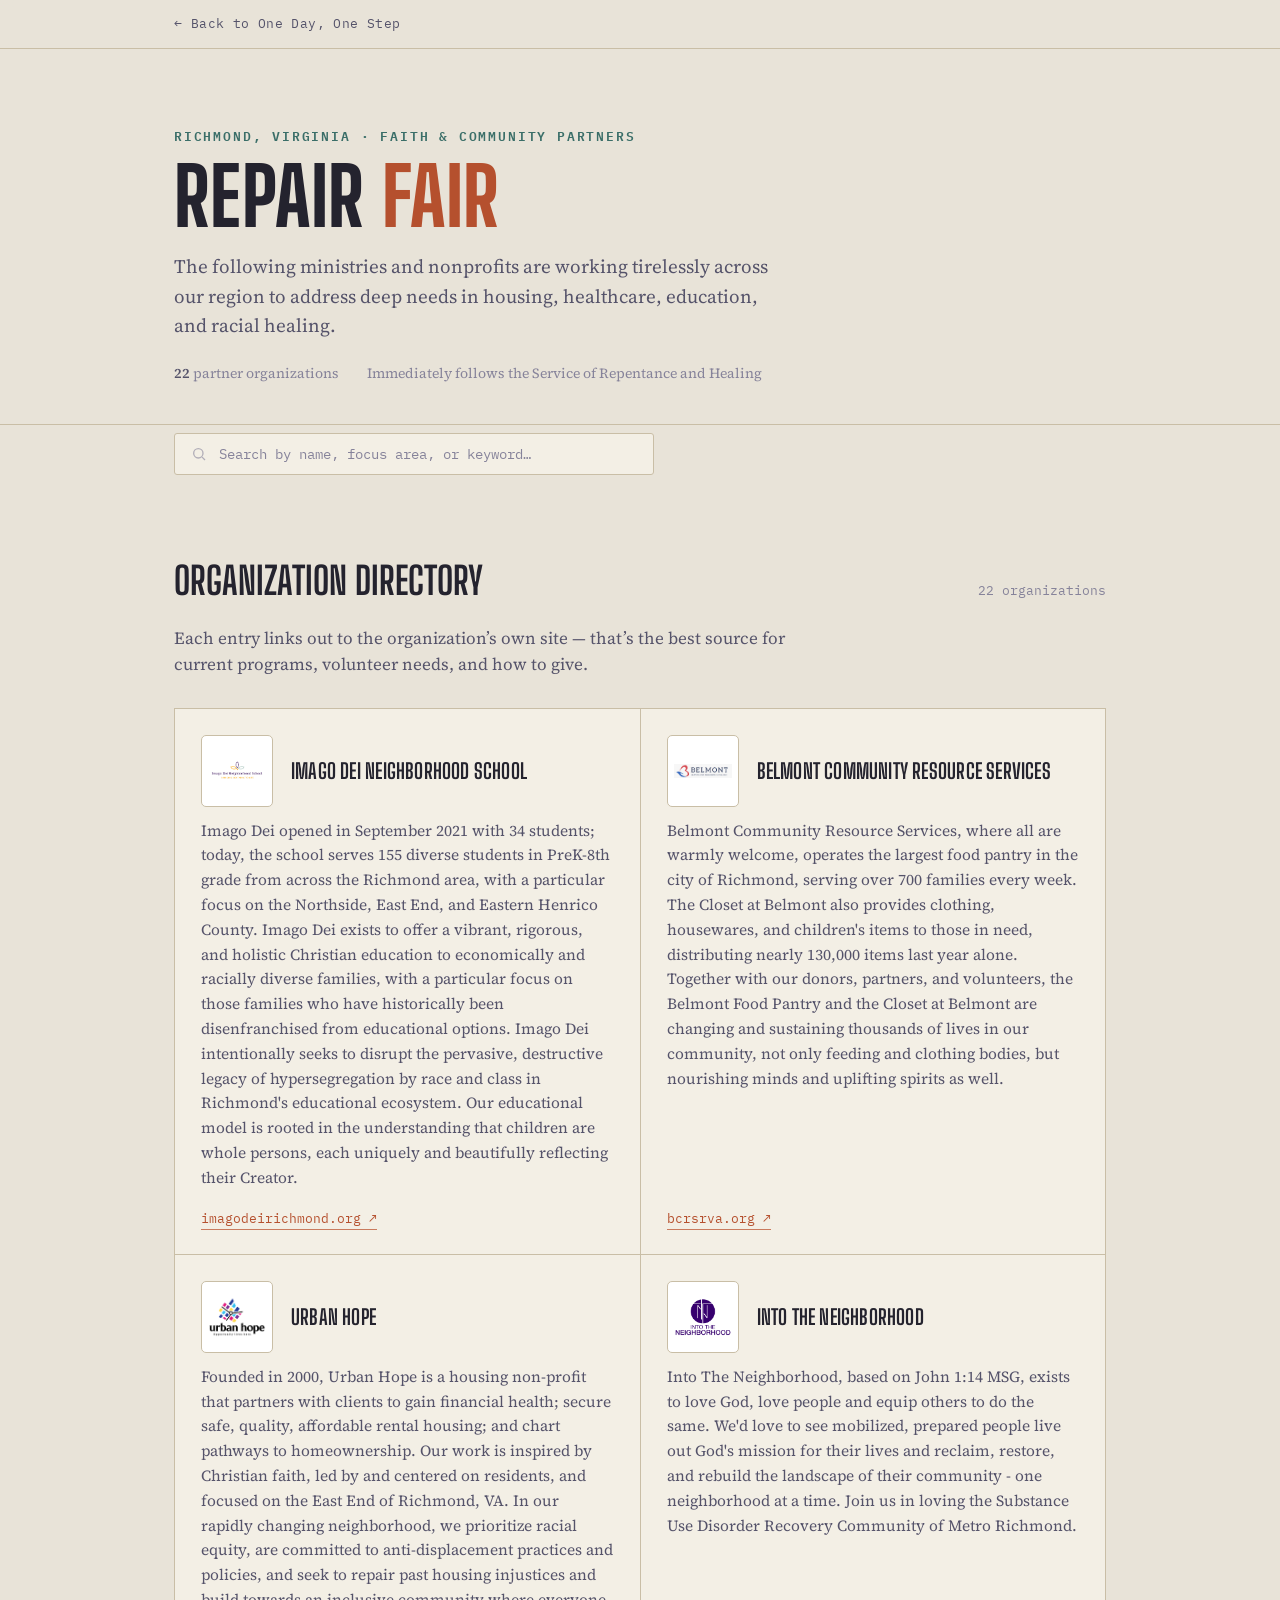
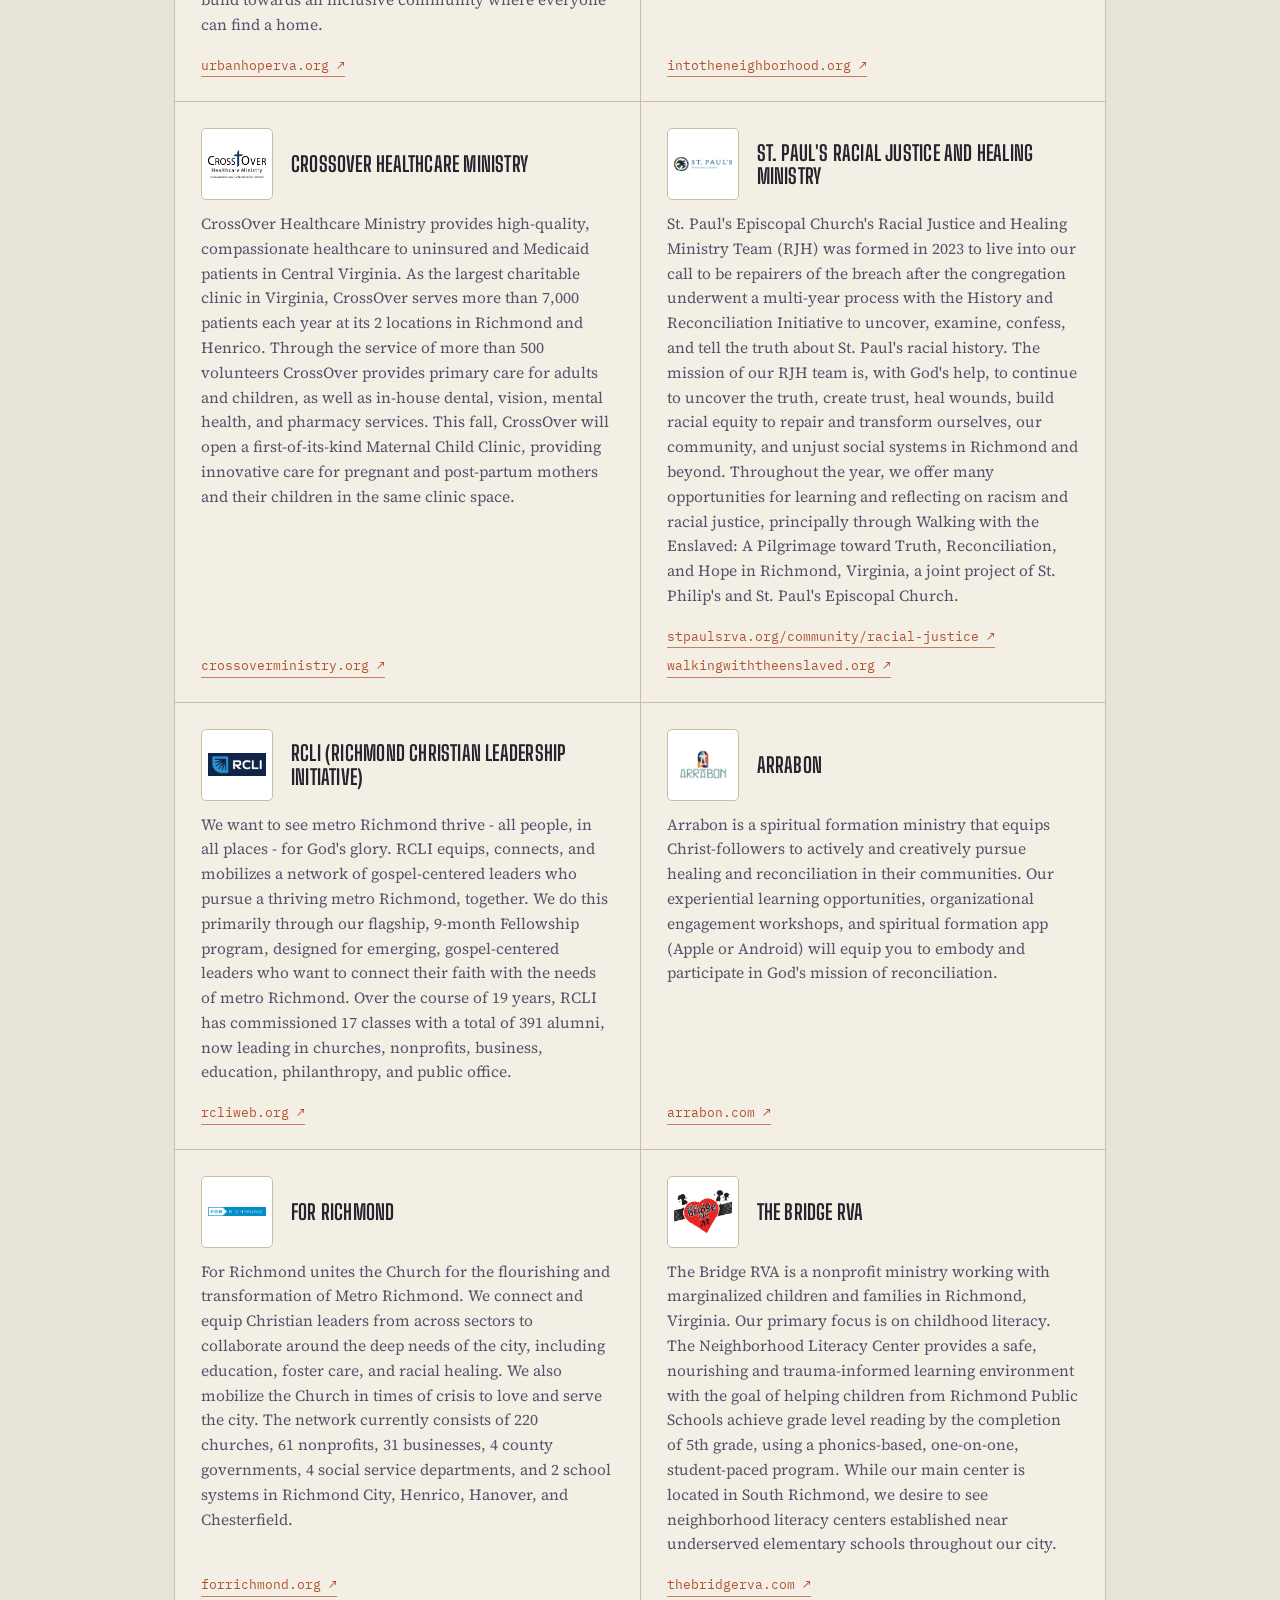
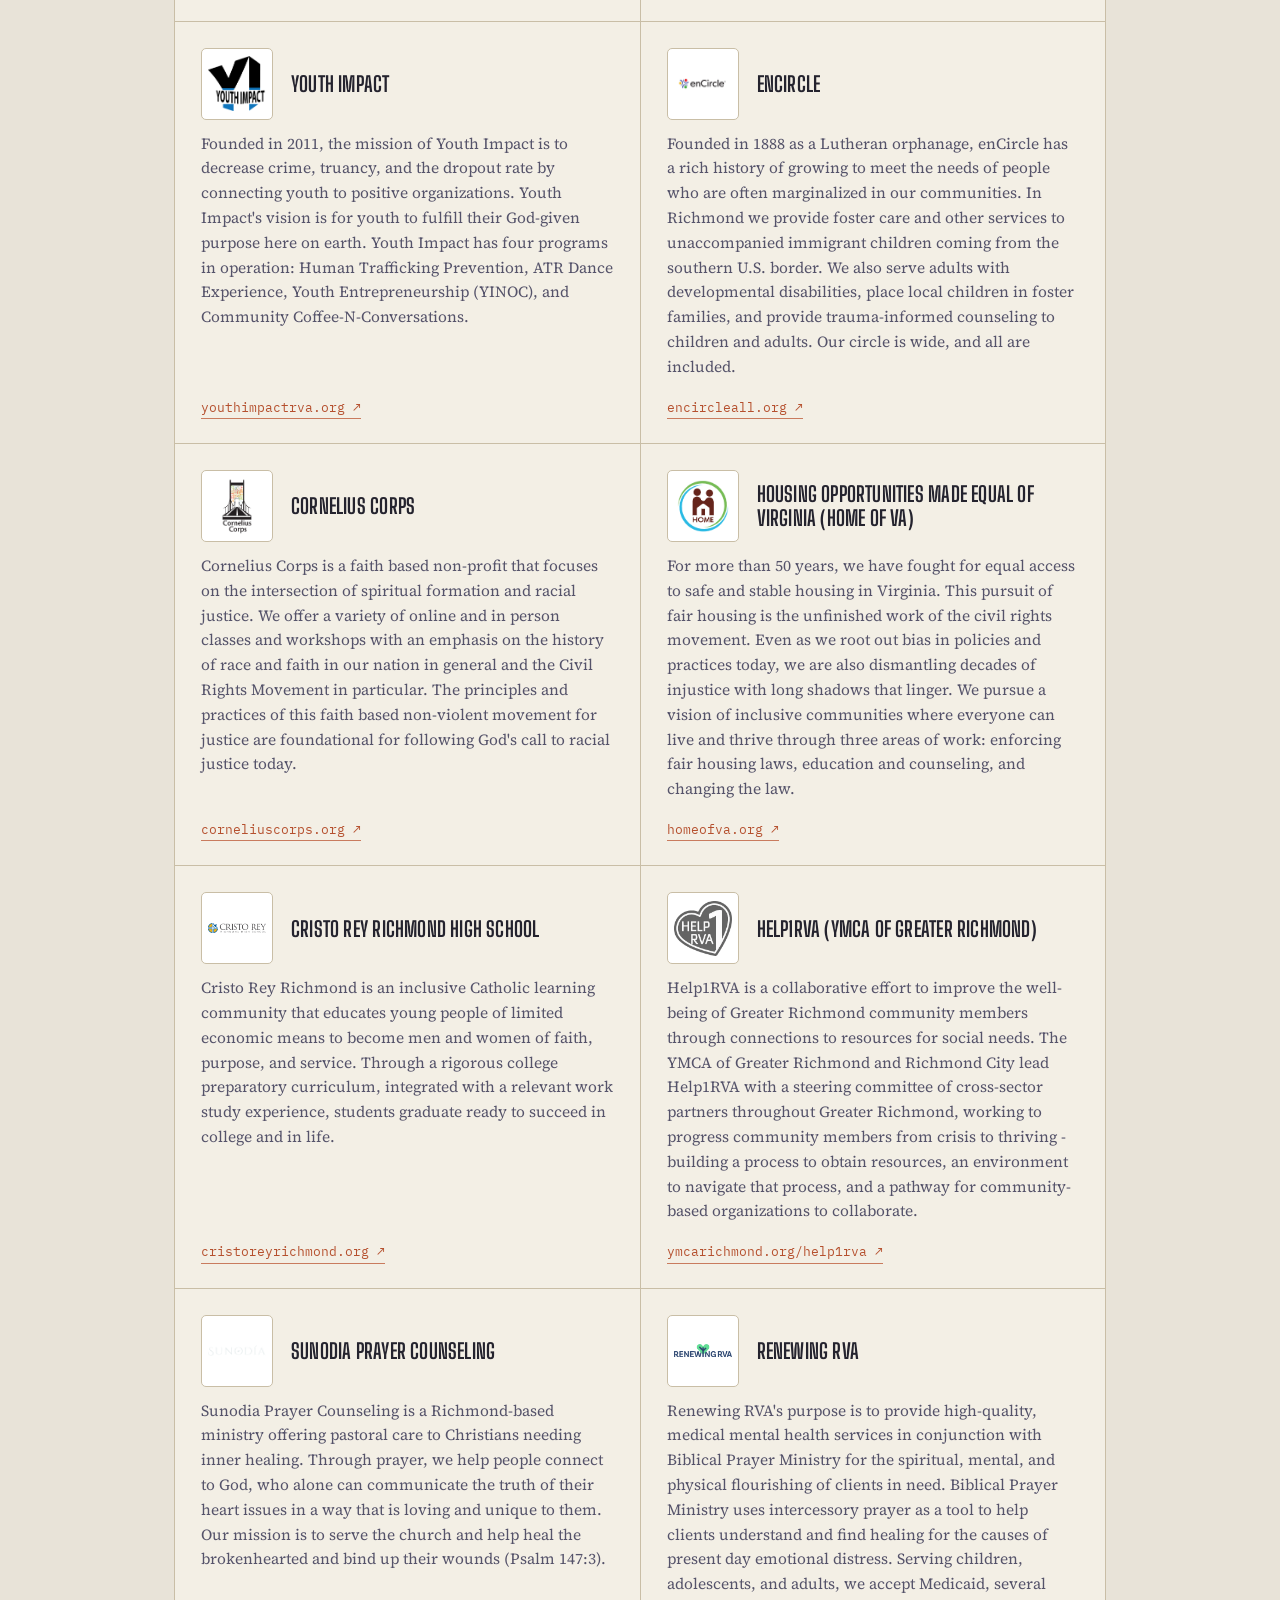
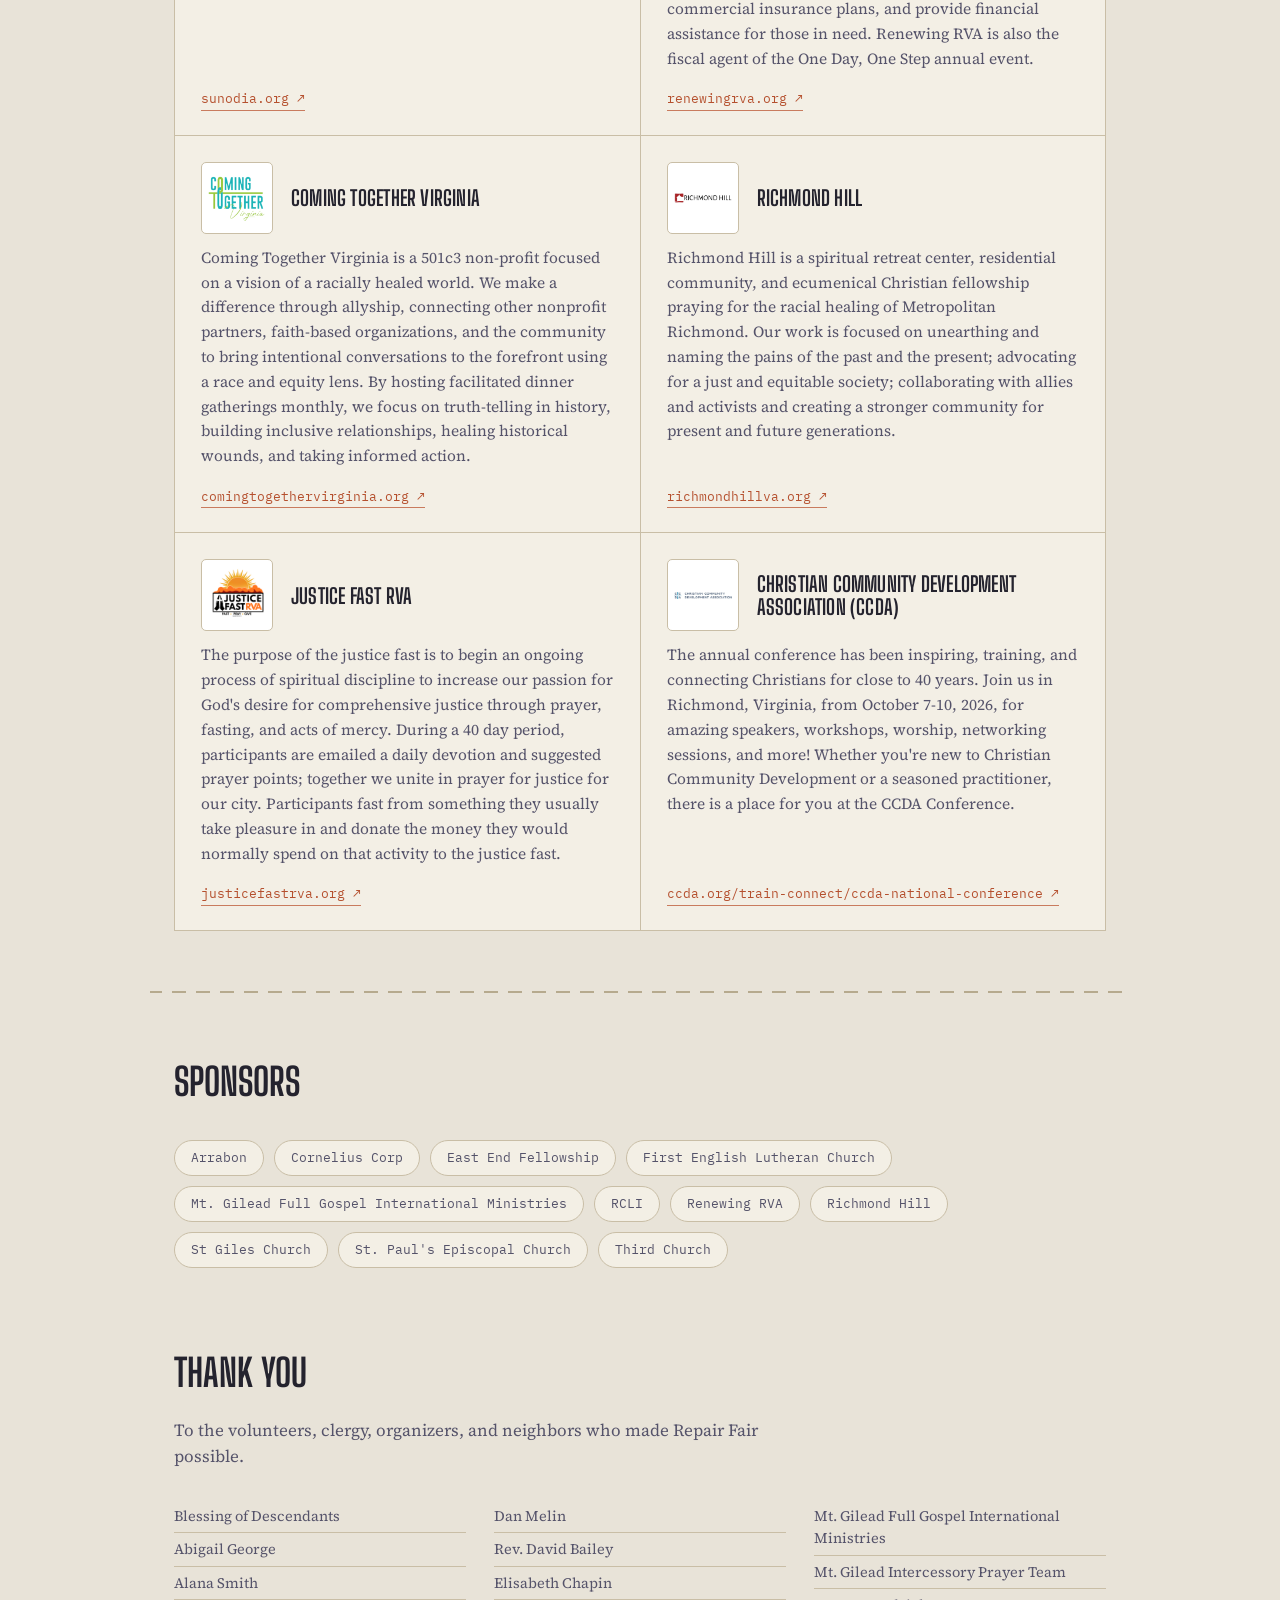
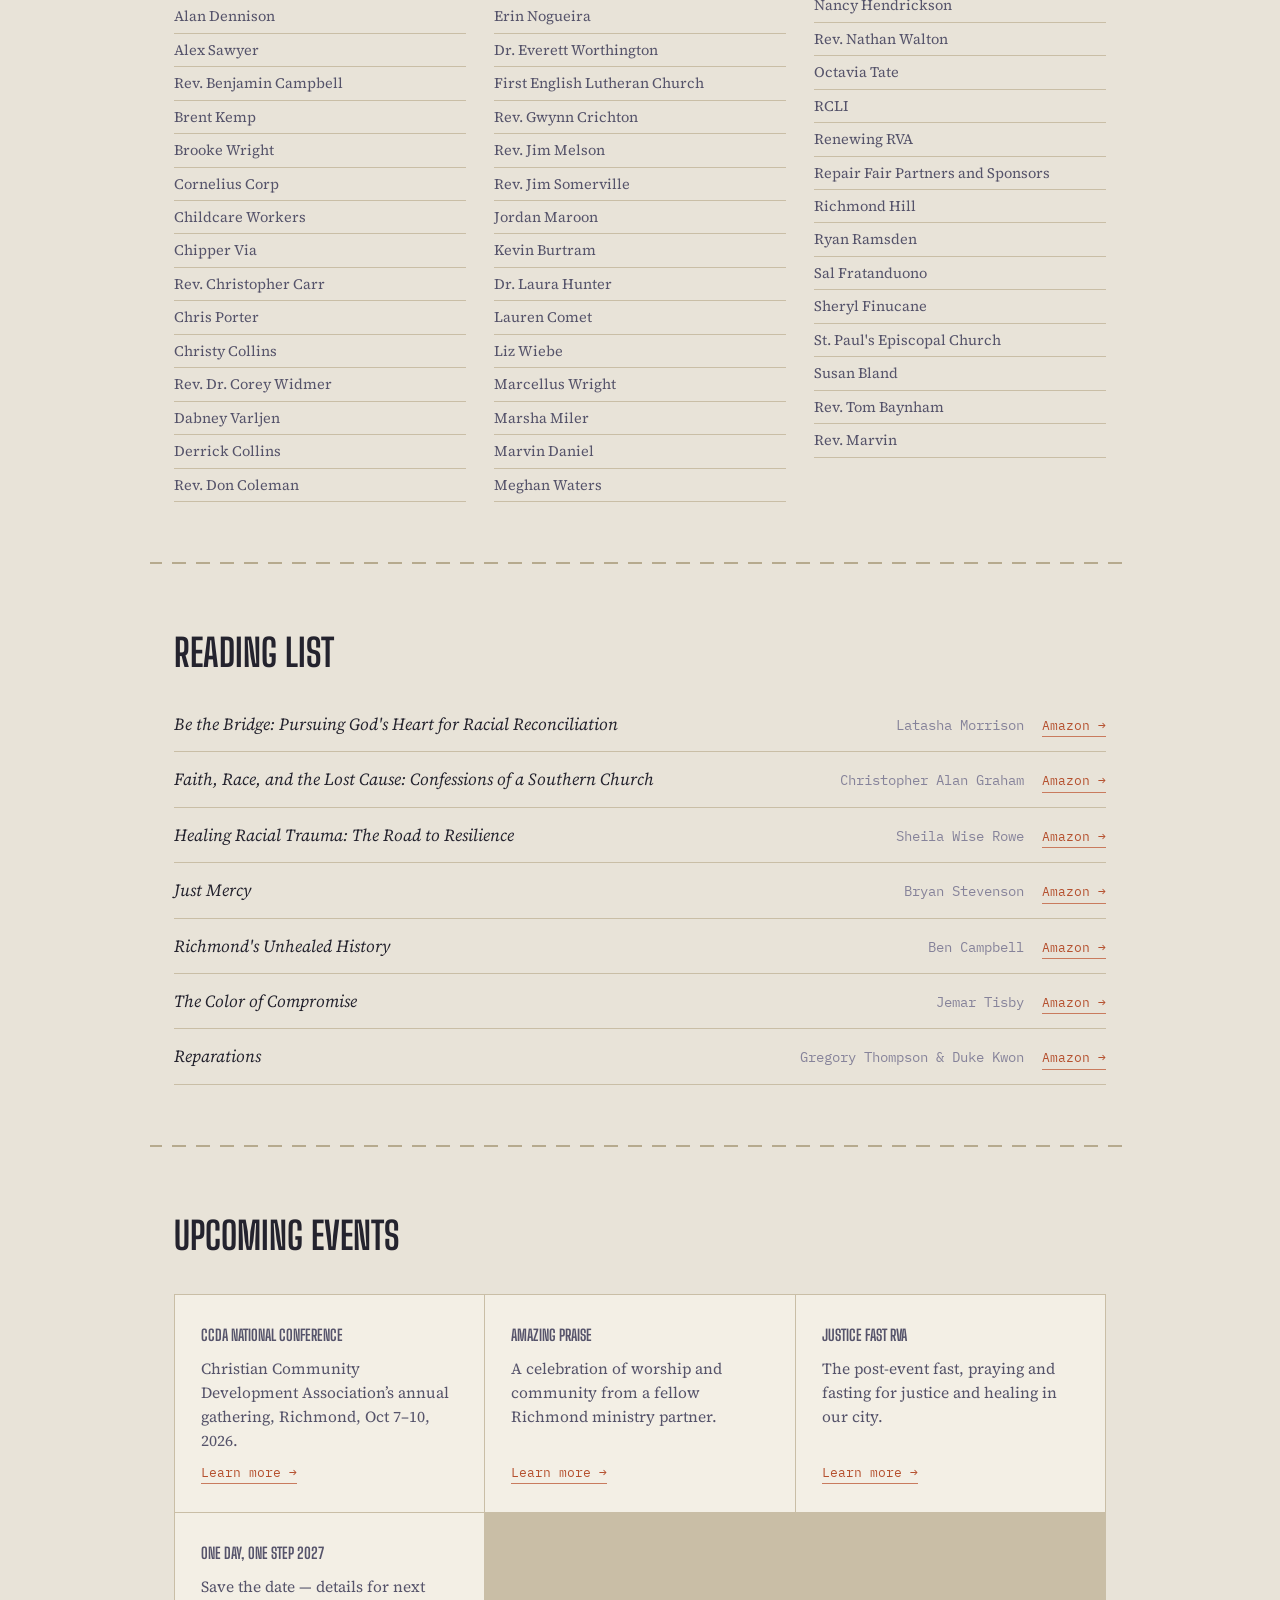
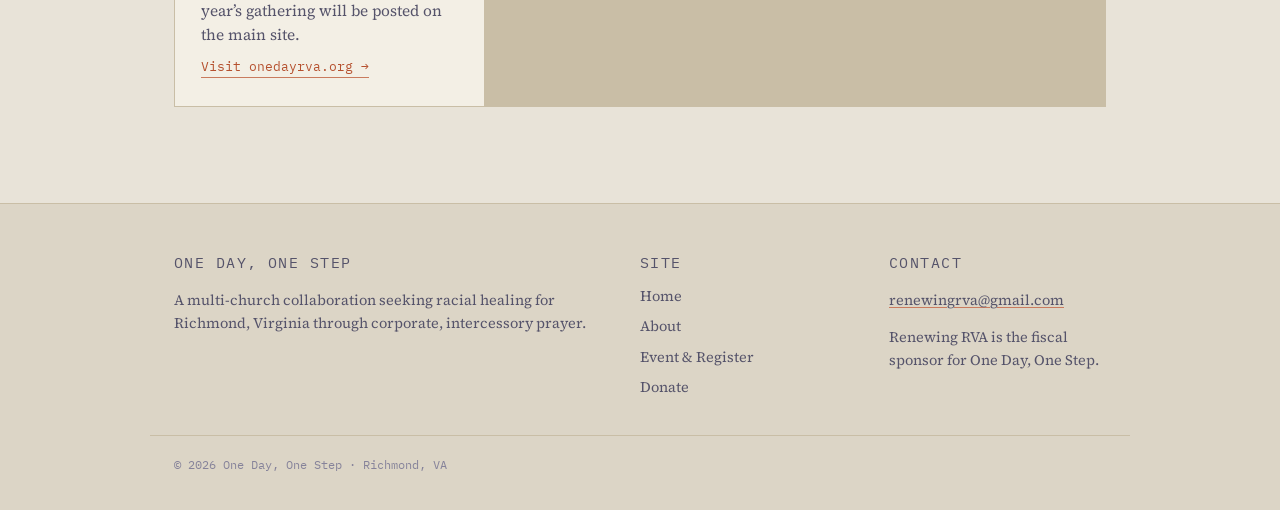
==== commit 1802df4b: "Restore Sponsors/Thank You/Reading List sections; add Amazon links and Upcoming Events - Reading Lis" ====
--- a/index.html
+++ b/index.html
@@ -266,7 +266,7 @@
         </div>
         <p class="org-desc">The annual conference has been inspiring, training, and connecting Christians for close to 40 years. Join us in Richmond, Virginia, from October 7-10, 2026, for amazing speakers, workshops, worship, networking sessions, and more! Whether you&#39;re new to Christian Community Development or a seasoned practitioner, there is a place for you at the CCDA Conference.</p>
         <div class="org-links">
-          <a href="http://ccda.org/conference" target="_blank" rel="noopener">ccda.org/conference ↗</a>
+          <a href="https://ccda.org/train-connect/ccda-national-conference/" target="_blank" rel="noopener">ccda.org/train-connect/ccda-national-conference ↗</a>
         </div>
       </article>
     </div>
@@ -276,14 +276,165 @@
 
 <div class="seam"></div>
 
+<section id="sponsors">
+  <div class="wrap">
+    <div class="section-head">
+      <h2 class="section-title">Sponsors</h2>
+    </div>
+    <div class="pill-row">
+      <span class="pill">Arrabon</span>
+      <span class="pill">Cornelius Corp</span>
+      <span class="pill">East End Fellowship</span>
+      <span class="pill">First English Lutheran Church</span>
+      <span class="pill">Mt. Gilead Full Gospel International Ministries</span>
+      <span class="pill">RCLI</span>
+      <span class="pill">Renewing RVA</span>
+      <span class="pill">Richmond Hill</span>
+      <span class="pill">St Giles Church</span>
+      <span class="pill">St. Paul's Episcopal Church</span>
+      <span class="pill">Third Church</span>
+    </div>
+  </div>
+</section>
+
+<section id="thanks" class="tight">
+  <div class="wrap">
+    <div class="section-head">
+      <h2 class="section-title">Thank You</h2>
+    </div>
+    <p class="section-note">To the volunteers, clergy, organizers, and neighbors who made Repair Fair possible.</p>
+    <div class="honor-roll">
+      <div class="name">Blessing of Descendants</div>
+      <div class="name">Abigail George</div>
+      <div class="name">Alana Smith</div>
+      <div class="name">Alan Dennison</div>
+      <div class="name">Alex Sawyer</div>
+      <div class="name">Rev. Benjamin Campbell</div>
+      <div class="name">Brent Kemp</div>
+      <div class="name">Brooke Wright</div>
+      <div class="name">Cornelius Corp</div>
+      <div class="name">Childcare Workers</div>
+      <div class="name">Chipper Via</div>
+      <div class="name">Rev. Christopher Carr</div>
+      <div class="name">Chris Porter</div>
+      <div class="name">Christy Collins</div>
+      <div class="name">Rev. Dr. Corey Widmer</div>
+      <div class="name">Dabney Varljen</div>
+      <div class="name">Derrick Collins</div>
+      <div class="name">Rev. Don Coleman</div>
+      <div class="name">Dan Melin</div>
+      <div class="name">Rev. David Bailey</div>
+      <div class="name">Elisabeth Chapin</div>
+      <div class="name">Erin Nogueira</div>
+      <div class="name">Dr. Everett Worthington</div>
+      <div class="name">First English Lutheran Church</div>
+      <div class="name">Rev. Gwynn Crichton</div>
+      <div class="name">Rev. Jim Melson</div>
+      <div class="name">Rev. Jim Somerville</div>
+      <div class="name">Jordan Maroon</div>
+      <div class="name">Kevin Burtram</div>
+      <div class="name">Dr. Laura Hunter</div>
+      <div class="name">Lauren Comet</div>
+      <div class="name">Liz Wiebe</div>
+      <div class="name">Marcellus Wright</div>
+      <div class="name">Marsha Miler</div>
+      <div class="name">Marvin Daniel</div>
+      <div class="name">Meghan Waters</div>
+      <div class="name">Mt. Gilead Full Gospel International Ministries</div>
+      <div class="name">Mt. Gilead Intercessory Prayer Team</div>
+      <div class="name">Nancy Hendrickson</div>
+      <div class="name">Rev. Nathan Walton</div>
+      <div class="name">Octavia Tate</div>
+      <div class="name">RCLI</div>
+      <div class="name">Renewing RVA</div>
+      <div class="name">Repair Fair Partners and Sponsors</div>
+      <div class="name">Richmond Hill</div>
+      <div class="name">Ryan Ramsden</div>
+      <div class="name">Sal Fratanduono</div>
+      <div class="name">Sheryl Finucane</div>
+      <div class="name">St. Paul's Episcopal Church</div>
+      <div class="name">Susan Bland</div>
+      <div class="name">Rev. Tom Baynham</div>
+      <div class="name">Rev. Marvin</div>
+    </div>
+  </div>
+</section>
+
+<div class="seam"></div>
+
+<section id="reading">
+  <div class="wrap">
+    <div class="section-head">
+      <h2 class="section-title">Reading List</h2>
+    </div>
+    <ul class="reading-list">
+      <li>
+        <span class="book-title">Be the Bridge: Pursuing God's Heart for Racial Reconciliation</span>
+        <span class="book-author mono">Latasha Morrison</span>
+        <a class="book-buy" href="https://www.amazon.com/Be-Bridge-Pursuing-Racial-Reconciliation/dp/0525652884" target="_blank" rel="noopener">Amazon &rarr;</a>
+      </li>
+      <li>
+        <span class="book-title">Faith, Race, and the Lost Cause: Confessions of a Southern Church</span>
+        <span class="book-author mono">Christopher Alan Graham</span>
+        <a class="book-buy" href="https://www.amazon.com/Faith-Race-Lost-Cause-Confessions/dp/0813948800" target="_blank" rel="noopener">Amazon &rarr;</a>
+      </li>
+      <li>
+        <span class="book-title">Healing Racial Trauma: The Road to Resilience</span>
+        <span class="book-author mono">Sheila Wise Rowe</span>
+        <a class="book-buy" href="https://www.amazon.com/Healing-Racial-Trauma-Road-Resilience/dp/0830845887" target="_blank" rel="noopener">Amazon &rarr;</a>
+      </li>
+      <li>
+        <span class="book-title">Just Mercy</span>
+        <span class="book-author mono">Bryan Stevenson</span>
+        <a class="book-buy" href="https://www.amazon.com/Just-Mercy-Story-Justice-Redemption/dp/081298496X" target="_blank" rel="noopener">Amazon &rarr;</a>
+      </li>
+      <li>
+        <span class="book-title">Richmond's Unhealed History</span>
+        <span class="book-author mono">Ben Campbell</span>
+        <a class="book-buy" href="https://www.amazon.com/Richmonds-Unhealed-History-Benjamin-Campbell/dp/0983826404" target="_blank" rel="noopener">Amazon &rarr;</a>
+      </li>
+      <li>
+        <span class="book-title">The Color of Compromise</span>
+        <span class="book-author mono">Jemar Tisby</span>
+        <a class="book-buy" href="https://www.amazon.com/Color-Compromise-American-Churchs-Complicity/dp/0310113601" target="_blank" rel="noopener">Amazon &rarr;</a>
+      </li>
+      <li>
+        <span class="book-title">Reparations</span>
+        <span class="book-author mono">Gregory Thompson &amp; Duke Kwon</span>
+        <a class="book-buy" href="https://www.amazon.com/Reparations-Christian-Call-Repentance-Repair/dp/1587434504" target="_blank" rel="noopener">Amazon &rarr;</a>
+      </li>
+    </ul>
+  </div>
+</section>
+
+<div class="seam"></div>
+
 <section id="next">
   <div class="wrap">
-    <div class="callout">
-      <div>
-        <p class="callout-label">Save the date</p>
-        <p class="callout-title">One Day, One Step 2026</p>
+    <div class="section-head">
+      <h2 class="section-title">Upcoming Events</h2>
+    </div>
+    <div class="card-grid">
+      <div class="card">
+        <p class="card-title">CCDA National Conference</p>
+        <p>Christian Community Development Association&rsquo;s annual gathering, Richmond, Oct 7&ndash;10, 2026.</p>
+        <a class="card-link mono" href="https://ccda.org/train-connect/ccda-national-conference/" target="_blank" rel="noopener">Learn more &rarr;</a>
       </div>
-      <a class="btn btn-primary" href="https://www.onedayrva.org/event-details/one-day-one-step-2026" target="_blank" rel="noopener">Register for Sept 12</a>
+      <div class="card">
+        <p class="card-title">Amazing Praise</p>
+        <p>A celebration of worship and community from a fellow Richmond ministry partner.</p>
+        <a class="card-link mono" href="https://www.theamazingpraise.org/" target="_blank" rel="noopener">Learn more &rarr;</a>
+      </div>
+      <div class="card">
+        <p class="card-title">Justice Fast RVA</p>
+        <p>The post-event fast, praying and fasting for justice and healing in our city.</p>
+        <a class="card-link mono" href="https://justicefastrva.org/" target="_blank" rel="noopener">Learn more &rarr;</a>
+      </div>
+      <div class="card">
+        <p class="card-title">One Day, One Step 2027</p>
+        <p>Save the date &mdash; details for next year&rsquo;s gathering will be posted on the main site.</p>
+        <a class="card-link mono" href="https://www.onedayrva.org" target="_blank" rel="noopener">Visit onedayrva.org &rarr;</a>
+      </div>
     </div>
   </div>
 </section>
--- a/css/site.css
+++ b/css/site.css
@@ -669,6 +669,44 @@
 }
 .empty-state.show{ display: block; }
 
+/* ---------- Reading list ---------- */
+.reading-list{
+  list-style: none;
+  margin: 0;
+  padding: 0;
+  display: flex;
+  flex-direction: column;
+}
+.reading-list li{
+  display: flex;
+  gap: 18px;
+  align-items: baseline;
+  flex-wrap: wrap;
+  padding: 14px 0;
+  border-bottom: 1px solid var(--line);
+}
+.reading-list li:first-child{ padding-top: 0; }
+.book-title{
+  font-style: italic;
+  color: var(--ink);
+  flex: 1;
+  min-width: 200px;
+}
+.book-author{
+  color: var(--ink-faint);
+  font-size: 14px;
+  white-space: nowrap;
+}
+.book-buy{
+  font-family: "IBM Plex Mono", monospace;
+  font-size: 12.5px;
+  text-decoration: none;
+  border-bottom: 1px solid var(--accent-soft);
+  padding-bottom: 1px;
+  white-space: nowrap;
+}
+.book-buy:hover{ border-color: var(--thread-soft); }
+
 /* ---------- Honor roll (dense name list) ---------- */
 .honor-roll{ columns: 3 200px; column-gap: 28px; }
 @media (max-width: 640px){ .honor-roll{ columns: 1; } }
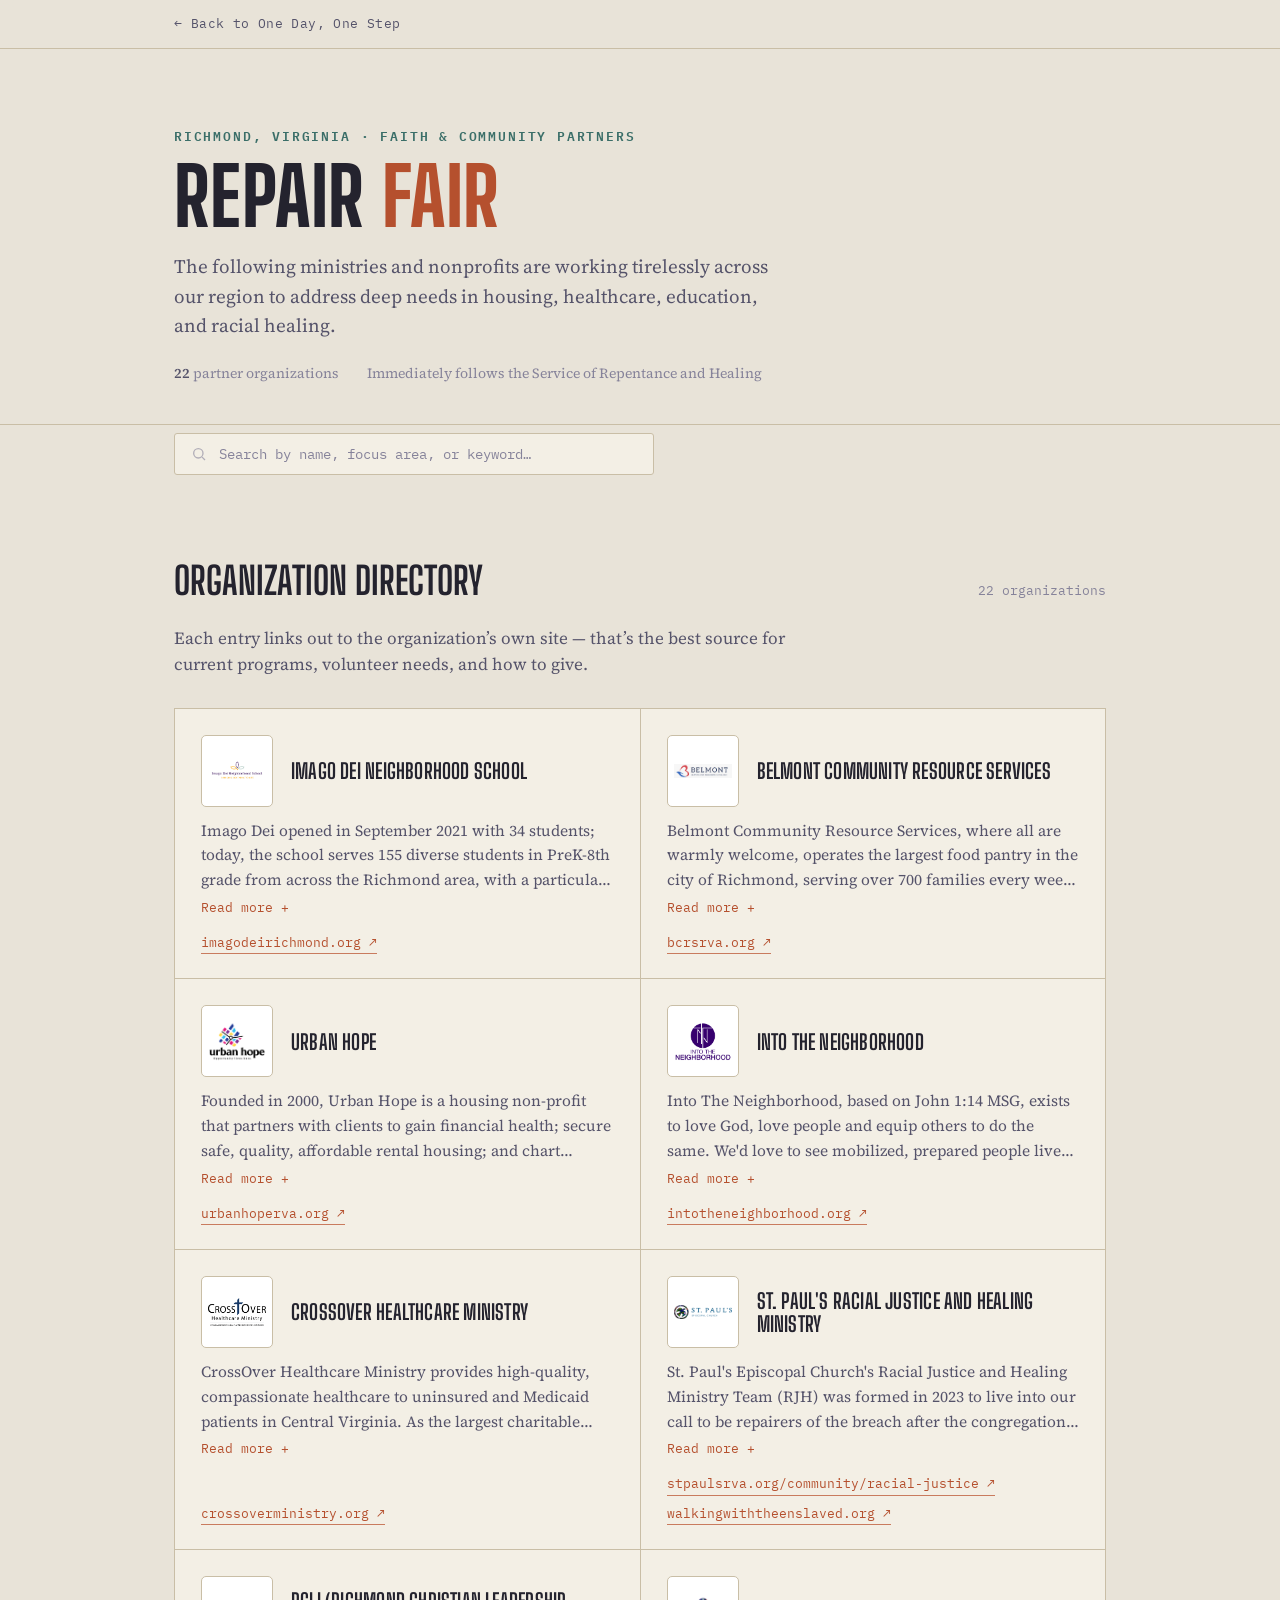
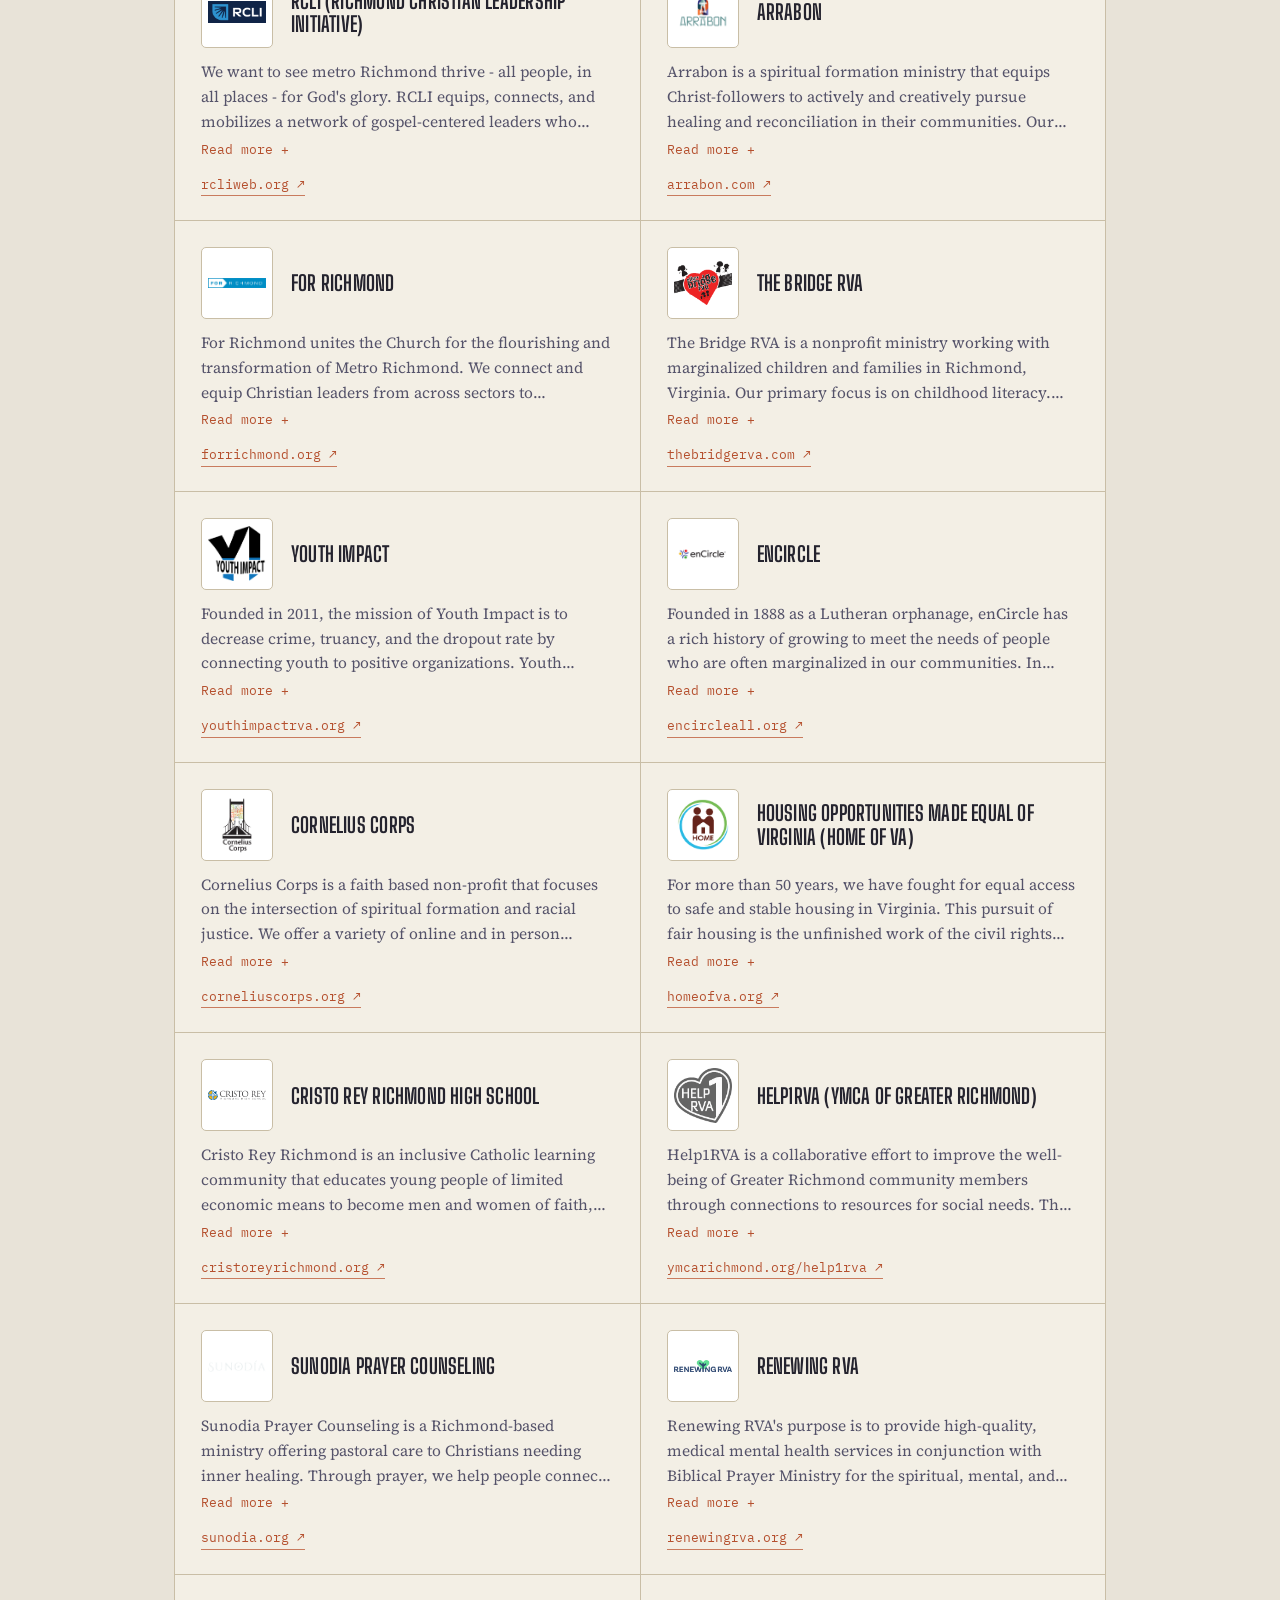
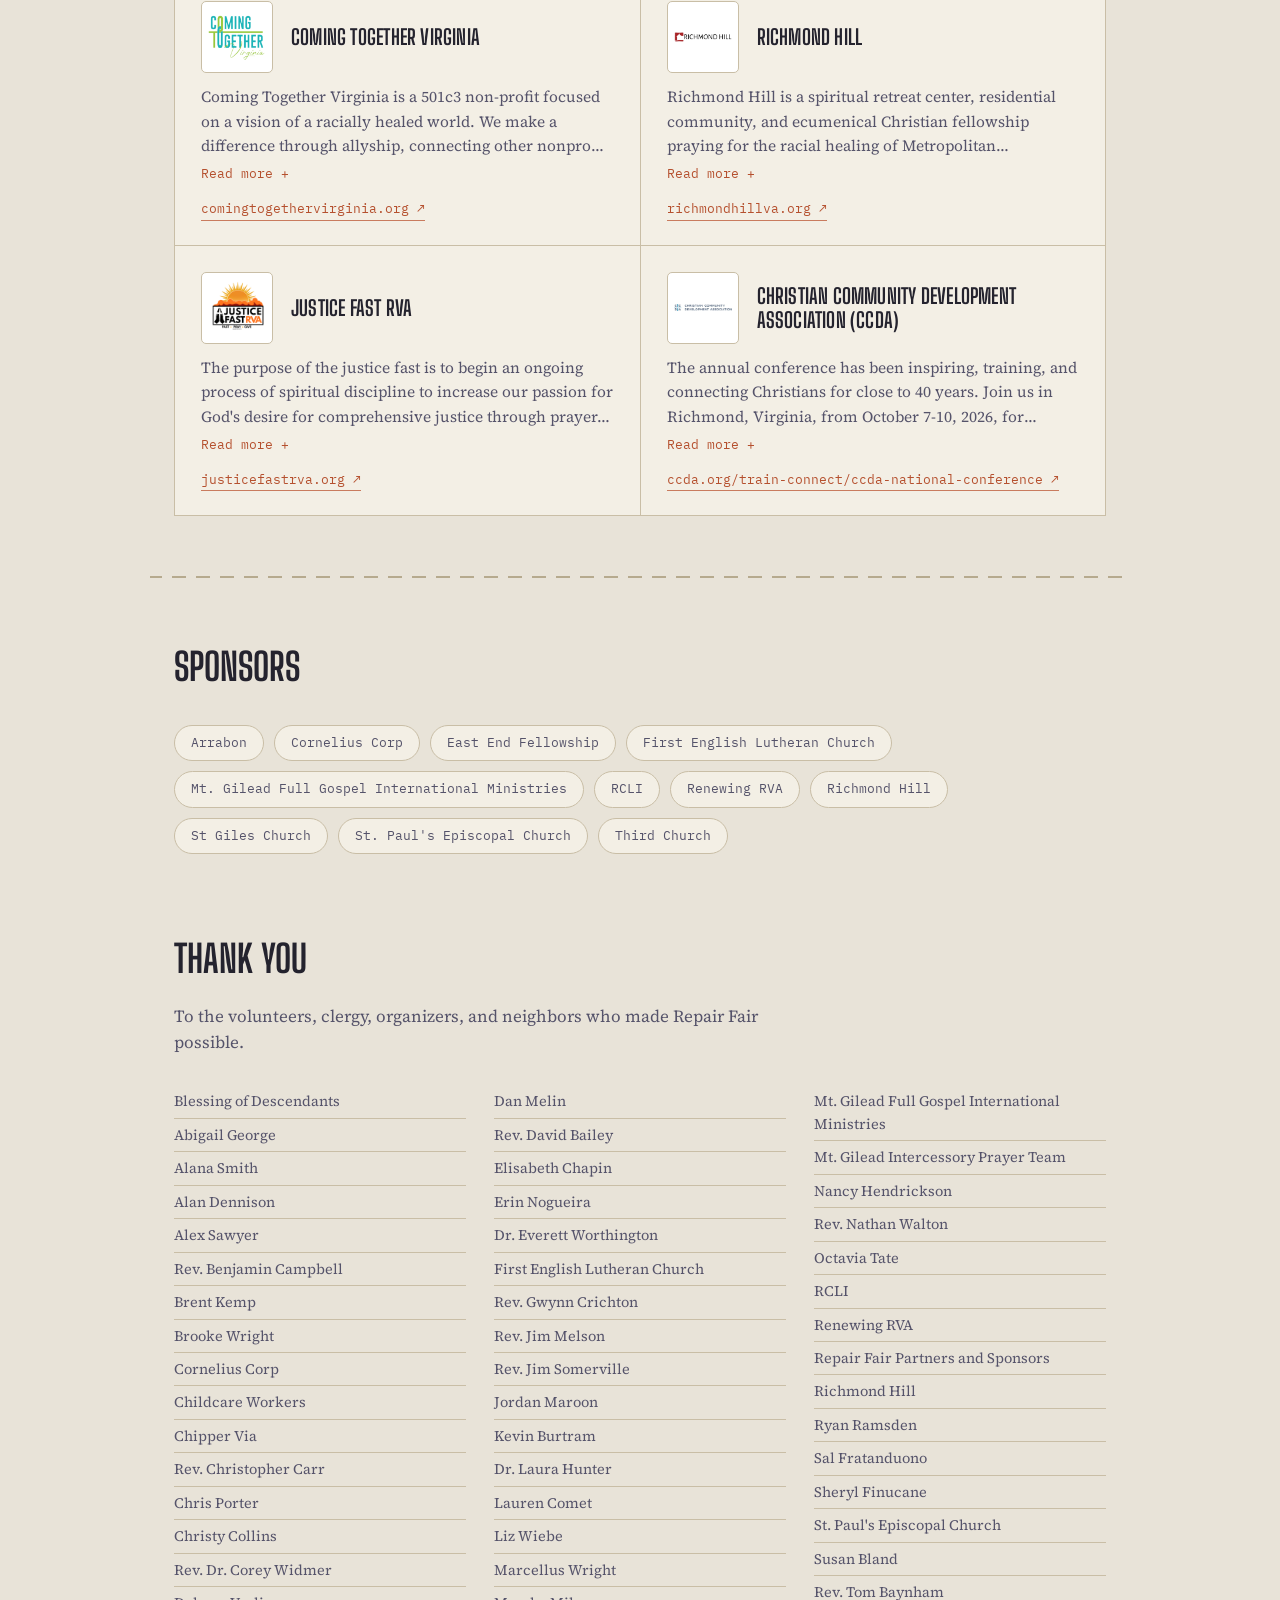
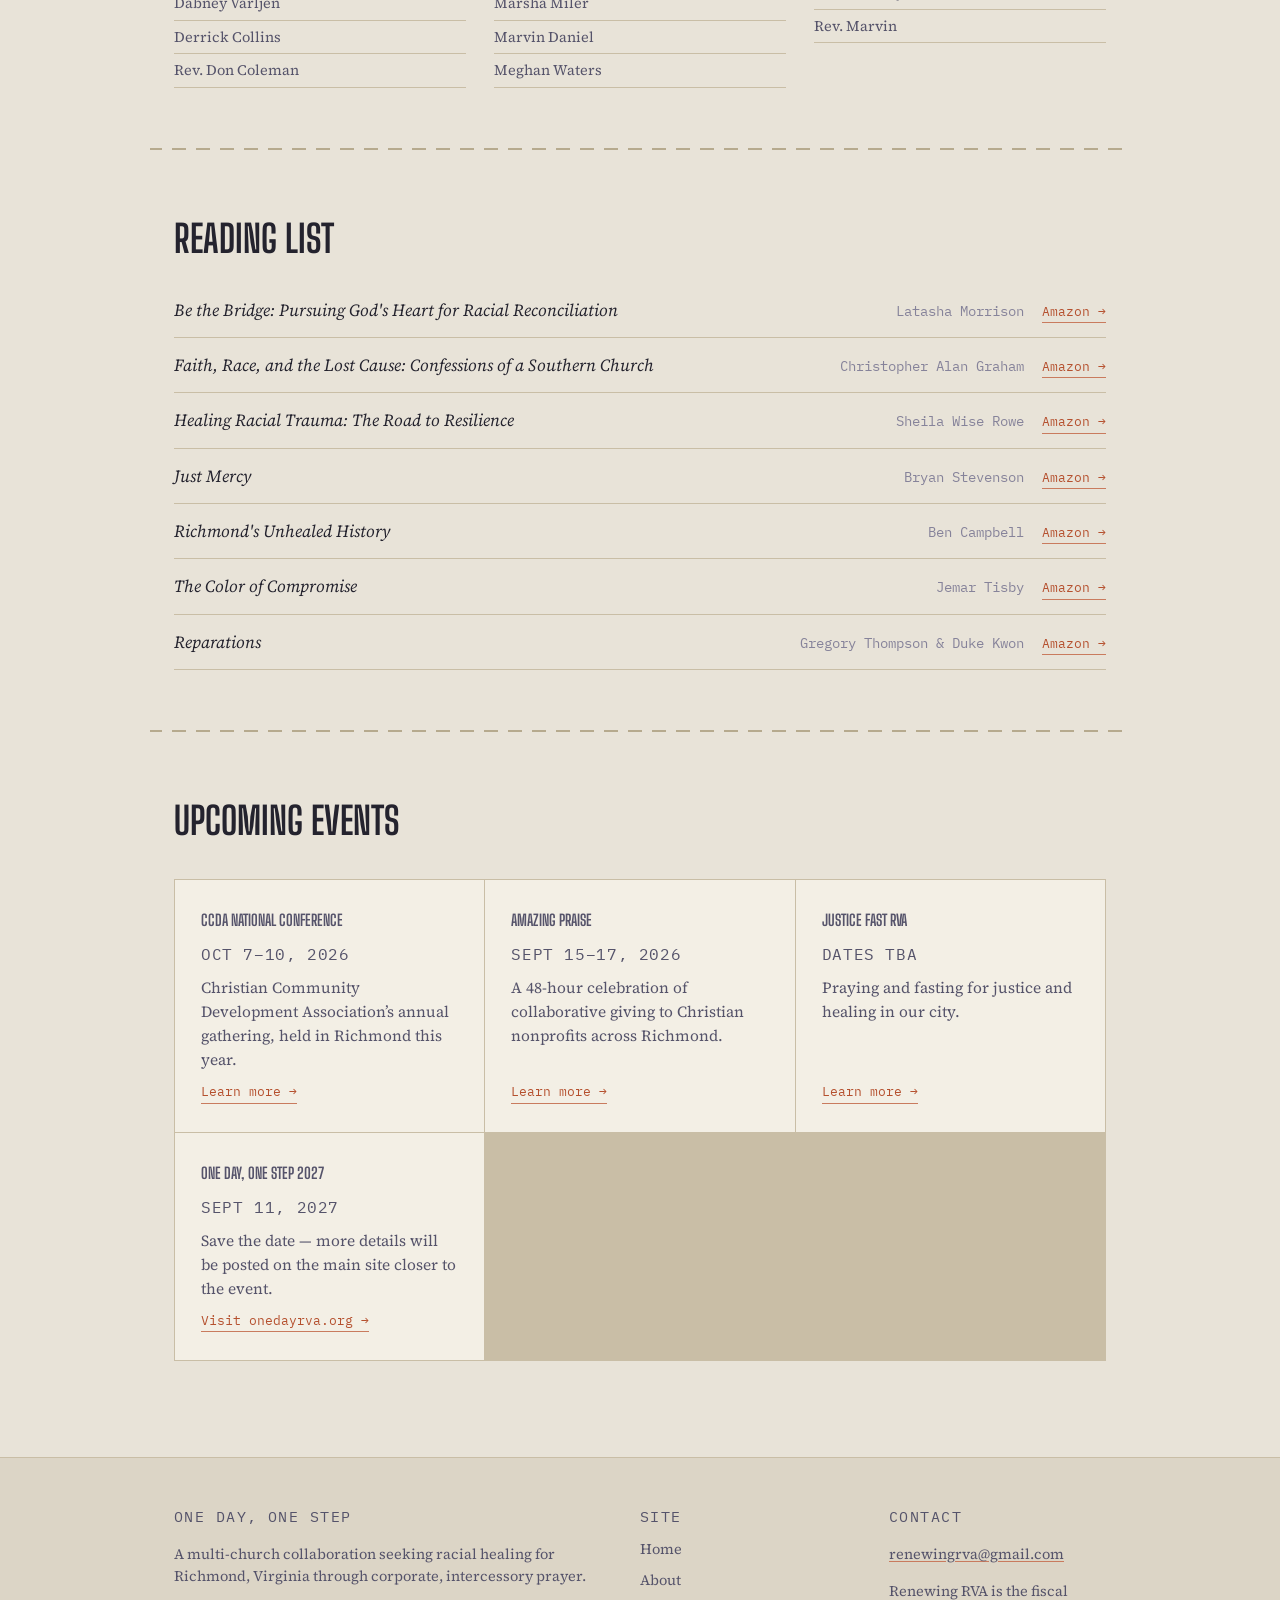
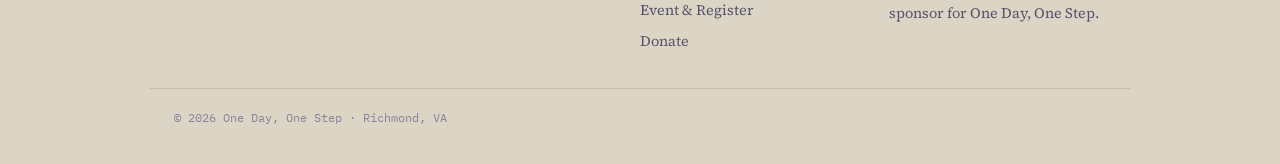
==== commit e206f2a0: "Add dates to Upcoming Events; make org descriptions collapsible - Upcoming Events cards now show a d" ====
--- a/index.html
+++ b/index.html
@@ -54,6 +54,7 @@
           <h3 class="org-name">Imago Dei Neighborhood School</h3>
         </div>
         <p class="org-desc">Imago Dei opened in September 2021 with 34 students; today, the school serves 155 diverse students in PreK-8th grade from across the Richmond area, with a particular focus on the Northside, East End, and Eastern Henrico County. Imago Dei exists to offer a vibrant, rigorous, and holistic Christian education to economically and racially diverse families, with a particular focus on those families who have historically been disenfranchised from educational options. Imago Dei intentionally seeks to disrupt the pervasive, destructive legacy of hypersegregation by race and class in Richmond&#39;s educational ecosystem. Our educational model is rooted in the understanding that children are whole persons, each uniquely and beautifully reflecting their Creator.</p>
+        <button class="org-toggle" type="button">Read more +</button>
         <div class="org-links">
           <a href="http://imagodeirichmond.org" target="_blank" rel="noopener">imagodeirichmond.org ↗</a>
         </div>
@@ -64,6 +65,7 @@
           <h3 class="org-name">Belmont Community Resource Services</h3>
         </div>
         <p class="org-desc">Belmont Community Resource Services, where all are warmly welcome, operates the largest food pantry in the city of Richmond, serving over 700 families every week. The Closet at Belmont also provides clothing, housewares, and children&#39;s items to those in need, distributing nearly 130,000 items last year alone. Together with our donors, partners, and volunteers, the Belmont Food Pantry and the Closet at Belmont are changing and sustaining thousands of lives in our community, not only feeding and clothing bodies, but nourishing minds and uplifting spirits as well.</p>
+        <button class="org-toggle" type="button">Read more +</button>
         <div class="org-links">
           <a href="https://bcrsrva.org/" target="_blank" rel="noopener">bcrsrva.org ↗</a>
         </div>
@@ -74,6 +76,7 @@
           <h3 class="org-name">Urban Hope</h3>
         </div>
         <p class="org-desc">Founded in 2000, Urban Hope is a housing non-profit that partners with clients to gain financial health; secure safe, quality, affordable rental housing; and chart pathways to homeownership. Our work is inspired by Christian faith, led by and centered on residents, and focused on the East End of Richmond, VA. In our rapidly changing neighborhood, we prioritize racial equity, are committed to anti-displacement practices and policies, and seek to repair past housing injustices and build towards an inclusive community where everyone can find a home.</p>
+        <button class="org-toggle" type="button">Read more +</button>
         <div class="org-links">
           <a href="http://urbanhoperva.org" target="_blank" rel="noopener">urbanhoperva.org ↗</a>
         </div>
@@ -84,6 +87,7 @@
           <h3 class="org-name">Into The Neighborhood</h3>
         </div>
         <p class="org-desc">Into The Neighborhood, based on John 1:14 MSG, exists to love God, love people and equip others to do the same. We&#39;d love to see mobilized, prepared people live out God&#39;s mission for their lives and reclaim, restore, and rebuild the landscape of their community - one neighborhood at a time. Join us in loving the Substance Use Disorder Recovery Community of Metro Richmond.</p>
+        <button class="org-toggle" type="button">Read more +</button>
         <div class="org-links">
           <a href="http://intotheneighborhood.org" target="_blank" rel="noopener">intotheneighborhood.org ↗</a>
         </div>
@@ -94,6 +98,7 @@
           <h3 class="org-name">CrossOver Healthcare Ministry</h3>
         </div>
         <p class="org-desc">CrossOver Healthcare Ministry provides high-quality, compassionate healthcare to uninsured and Medicaid patients in Central Virginia. As the largest charitable clinic in Virginia, CrossOver serves more than 7,000 patients each year at its 2 locations in Richmond and Henrico. Through the service of more than 500 volunteers CrossOver provides primary care for adults and children, as well as in-house dental, vision, mental health, and pharmacy services. This fall, CrossOver will open a first-of-its-kind Maternal Child Clinic, providing innovative care for pregnant and post-partum mothers and their children in the same clinic space.</p>
+        <button class="org-toggle" type="button">Read more +</button>
         <div class="org-links">
           <a href="http://crossoverministry.org" target="_blank" rel="noopener">crossoverministry.org ↗</a>
         </div>
@@ -104,6 +109,7 @@
           <h3 class="org-name">St. Paul&#39;s Racial Justice and Healing Ministry</h3>
         </div>
         <p class="org-desc">St. Paul&#39;s Episcopal Church&#39;s Racial Justice and Healing Ministry Team (RJH) was formed in 2023 to live into our call to be repairers of the breach after the congregation underwent a multi-year process with the History and Reconciliation Initiative to uncover, examine, confess, and tell the truth about St. Paul&#39;s racial history. The mission of our RJH team is, with God&#39;s help, to continue to uncover the truth, create trust, heal wounds, build racial equity to repair and transform ourselves, our community, and unjust social systems in Richmond and beyond. Throughout the year, we offer many opportunities for learning and reflecting on racism and racial justice, principally through Walking with the Enslaved: A Pilgrimage toward Truth, Reconciliation, and Hope in Richmond, Virginia, a joint project of St. Philip&#39;s and St. Paul&#39;s Episcopal Church.</p>
+        <button class="org-toggle" type="button">Read more +</button>
         <div class="org-links">
           <a href="http://stpaulsrva.org/community/racial-justice/" target="_blank" rel="noopener">stpaulsrva.org/community/racial-justice ↗</a>
           <a href="https://walkingwiththeenslaved.org/" target="_blank" rel="noopener">walkingwiththeenslaved.org ↗</a>
@@ -115,6 +121,7 @@
           <h3 class="org-name">RCLI (Richmond Christian Leadership Initiative)</h3>
         </div>
         <p class="org-desc">We want to see metro Richmond thrive - all people, in all places - for God&#39;s glory. RCLI equips, connects, and mobilizes a network of gospel-centered leaders who pursue a thriving metro Richmond, together. We do this primarily through our flagship, 9-month Fellowship program, designed for emerging, gospel-centered leaders who want to connect their faith with the needs of metro Richmond. Over the course of 19 years, RCLI has commissioned 17 classes with a total of 391 alumni, now leading in churches, nonprofits, business, education, philanthropy, and public office.</p>
+        <button class="org-toggle" type="button">Read more +</button>
         <div class="org-links">
           <a href="http://rcliweb.org" target="_blank" rel="noopener">rcliweb.org ↗</a>
         </div>
@@ -125,6 +132,7 @@
           <h3 class="org-name">Arrabon</h3>
         </div>
         <p class="org-desc">Arrabon is a spiritual formation ministry that equips Christ-followers to actively and creatively pursue healing and reconciliation in their communities. Our experiential learning opportunities, organizational engagement workshops, and spiritual formation app (Apple or Android) will equip you to embody and participate in God&#39;s mission of reconciliation.</p>
+        <button class="org-toggle" type="button">Read more +</button>
         <div class="org-links">
           <a href="http://arrabon.com" target="_blank" rel="noopener">arrabon.com ↗</a>
         </div>
@@ -135,6 +143,7 @@
           <h3 class="org-name">For Richmond</h3>
         </div>
         <p class="org-desc">For Richmond unites the Church for the flourishing and transformation of Metro Richmond. We connect and equip Christian leaders from across sectors to collaborate around the deep needs of the city, including education, foster care, and racial healing. We also mobilize the Church in times of crisis to love and serve the city. The network currently consists of 220 churches, 61 nonprofits, 31 businesses, 4 county governments, 4 social service departments, and 2 school systems in Richmond City, Henrico, Hanover, and Chesterfield.</p>
+        <button class="org-toggle" type="button">Read more +</button>
         <div class="org-links">
           <a href="http://forrichmond.org" target="_blank" rel="noopener">forrichmond.org ↗</a>
         </div>
@@ -145,6 +154,7 @@
           <h3 class="org-name">The Bridge RVA</h3>
         </div>
         <p class="org-desc">The Bridge RVA is a nonprofit ministry working with marginalized children and families in Richmond, Virginia. Our primary focus is on childhood literacy. The Neighborhood Literacy Center provides a safe, nourishing and trauma-informed learning environment with the goal of helping children from Richmond Public Schools achieve grade level reading by the completion of 5th grade, using a phonics-based, one-on-one, student-paced program. While our main center is located in South Richmond, we desire to see neighborhood literacy centers established near underserved elementary schools throughout our city.</p>
+        <button class="org-toggle" type="button">Read more +</button>
         <div class="org-links">
           <a href="http://thebridgerva.com" target="_blank" rel="noopener">thebridgerva.com ↗</a>
         </div>
@@ -155,6 +165,7 @@
           <h3 class="org-name">Youth Impact</h3>
         </div>
         <p class="org-desc">Founded in 2011, the mission of Youth Impact is to decrease crime, truancy, and the dropout rate by connecting youth to positive organizations. Youth Impact&#39;s vision is for youth to fulfill their God-given purpose here on earth. Youth Impact has four programs in operation: Human Trafficking Prevention, ATR Dance Experience, Youth Entrepreneurship (YINOC), and Community Coffee-N-Conversations.</p>
+        <button class="org-toggle" type="button">Read more +</button>
         <div class="org-links">
           <a href="http://youthimpactrva.org" target="_blank" rel="noopener">youthimpactrva.org ↗</a>
         </div>
@@ -165,6 +176,7 @@
           <h3 class="org-name">enCircle</h3>
         </div>
         <p class="org-desc">Founded in 1888 as a Lutheran orphanage, enCircle has a rich history of growing to meet the needs of people who are often marginalized in our communities. In Richmond we provide foster care and other services to unaccompanied immigrant children coming from the southern U.S. border. We also serve adults with developmental disabilities, place local children in foster families, and provide trauma-informed counseling to children and adults. Our circle is wide, and all are included.</p>
+        <button class="org-toggle" type="button">Read more +</button>
         <div class="org-links">
           <a href="http://encircleall.org" target="_blank" rel="noopener">encircleall.org ↗</a>
         </div>
@@ -175,6 +187,7 @@
           <h3 class="org-name">Cornelius Corps</h3>
         </div>
         <p class="org-desc">Cornelius Corps is a faith based non-profit that focuses on the intersection of spiritual formation and racial justice. We offer a variety of online and in person classes and workshops with an emphasis on the history of race and faith in our nation in general and the Civil Rights Movement in particular. The principles and practices of this faith based non-violent movement for justice are foundational for following God&#39;s call to racial justice today.</p>
+        <button class="org-toggle" type="button">Read more +</button>
         <div class="org-links">
           <a href="http://corneliuscorps.org" target="_blank" rel="noopener">corneliuscorps.org ↗</a>
         </div>
@@ -185,6 +198,7 @@
           <h3 class="org-name">Housing Opportunities Made Equal of Virginia (HOME of VA)</h3>
         </div>
         <p class="org-desc">For more than 50 years, we have fought for equal access to safe and stable housing in Virginia. This pursuit of fair housing is the unfinished work of the civil rights movement. Even as we root out bias in policies and practices today, we are also dismantling decades of injustice with long shadows that linger. We pursue a vision of inclusive communities where everyone can live and thrive through three areas of work: enforcing fair housing laws, education and counseling, and changing the law.</p>
+        <button class="org-toggle" type="button">Read more +</button>
         <div class="org-links">
           <a href="https://homeofva.org/" target="_blank" rel="noopener">homeofva.org ↗</a>
         </div>
@@ -195,6 +209,7 @@
           <h3 class="org-name">Cristo Rey Richmond High School</h3>
         </div>
         <p class="org-desc">Cristo Rey Richmond is an inclusive Catholic learning community that educates young people of limited economic means to become men and women of faith, purpose, and service. Through a rigorous college preparatory curriculum, integrated with a relevant work study experience, students graduate ready to succeed in college and in life.</p>
+        <button class="org-toggle" type="button">Read more +</button>
         <div class="org-links">
           <a href="http://cristoreyrichmond.org" target="_blank" rel="noopener">cristoreyrichmond.org ↗</a>
         </div>
@@ -205,6 +220,7 @@
           <h3 class="org-name">Help1RVA (YMCA of Greater Richmond)</h3>
         </div>
         <p class="org-desc">Help1RVA is a collaborative effort to improve the well-being of Greater Richmond community members through connections to resources for social needs. The YMCA of Greater Richmond and Richmond City lead Help1RVA with a steering committee of cross-sector partners throughout Greater Richmond, working to progress community members from crisis to thriving - building a process to obtain resources, an environment to navigate that process, and a pathway for community-based organizations to collaborate.</p>
+        <button class="org-toggle" type="button">Read more +</button>
         <div class="org-links">
           <a href="http://ymcarichmond.org/help1rva" target="_blank" rel="noopener">ymcarichmond.org/help1rva ↗</a>
         </div>
@@ -215,6 +231,7 @@
           <h3 class="org-name">Sunodia Prayer Counseling</h3>
         </div>
         <p class="org-desc">Sunodia Prayer Counseling is a Richmond-based ministry offering pastoral care to Christians needing inner healing. Through prayer, we help people connect to God, who alone can communicate the truth of their heart issues in a way that is loving and unique to them. Our mission is to serve the church and help heal the brokenhearted and bind up their wounds (Psalm 147:3).</p>
+        <button class="org-toggle" type="button">Read more +</button>
         <div class="org-links">
           <a href="http://sunodia.org" target="_blank" rel="noopener">sunodia.org ↗</a>
         </div>
@@ -225,6 +242,7 @@
           <h3 class="org-name">Renewing RVA</h3>
         </div>
         <p class="org-desc">Renewing RVA&#39;s purpose is to provide high-quality, medical mental health services in conjunction with Biblical Prayer Ministry for the spiritual, mental, and physical flourishing of clients in need. Biblical Prayer Ministry uses intercessory prayer as a tool to help clients understand and find healing for the causes of present day emotional distress. Serving children, adolescents, and adults, we accept Medicaid, several commercial insurance plans, and provide financial assistance for those in need. Renewing RVA is also the fiscal agent of the One Day, One Step annual event.</p>
+        <button class="org-toggle" type="button">Read more +</button>
         <div class="org-links">
           <a href="http://renewingrva.org" target="_blank" rel="noopener">renewingrva.org ↗</a>
         </div>
@@ -235,6 +253,7 @@
           <h3 class="org-name">Coming Together Virginia</h3>
         </div>
         <p class="org-desc">Coming Together Virginia is a 501c3 non-profit focused on a vision of a racially healed world. We make a difference through allyship, connecting other nonprofit partners, faith-based organizations, and the community to bring intentional conversations to the forefront using a race and equity lens. By hosting facilitated dinner gatherings monthly, we focus on truth-telling in history, building inclusive relationships, healing historical wounds, and taking informed action.</p>
+        <button class="org-toggle" type="button">Read more +</button>
         <div class="org-links">
           <a href="http://comingtogethervirginia.org" target="_blank" rel="noopener">comingtogethervirginia.org ↗</a>
         </div>
@@ -245,6 +264,7 @@
           <h3 class="org-name">Richmond Hill</h3>
         </div>
         <p class="org-desc">Richmond Hill is a spiritual retreat center, residential community, and ecumenical Christian fellowship praying for the racial healing of Metropolitan Richmond. Our work is focused on unearthing and naming the pains of the past and the present; advocating for a just and equitable society; collaborating with allies and activists and creating a stronger community for present and future generations.</p>
+        <button class="org-toggle" type="button">Read more +</button>
         <div class="org-links">
           <a href="http://richmondhillva.org" target="_blank" rel="noopener">richmondhillva.org ↗</a>
         </div>
@@ -255,6 +275,7 @@
           <h3 class="org-name">Justice Fast RVA</h3>
         </div>
         <p class="org-desc">The purpose of the justice fast is to begin an ongoing process of spiritual discipline to increase our passion for God&#39;s desire for comprehensive justice through prayer, fasting, and acts of mercy. During a 40 day period, participants are emailed a daily devotion and suggested prayer points; together we unite in prayer for justice for our city. Participants fast from something they usually take pleasure in and donate the money they would normally spend on that activity to the justice fast.</p>
+        <button class="org-toggle" type="button">Read more +</button>
         <div class="org-links">
           <a href="https://justicefastrva.org/" target="_blank" rel="noopener">justicefastrva.org ↗</a>
         </div>
@@ -265,6 +286,7 @@
           <h3 class="org-name">Christian Community Development Association (CCDA)</h3>
         </div>
         <p class="org-desc">The annual conference has been inspiring, training, and connecting Christians for close to 40 years. Join us in Richmond, Virginia, from October 7-10, 2026, for amazing speakers, workshops, worship, networking sessions, and more! Whether you&#39;re new to Christian Community Development or a seasoned practitioner, there is a place for you at the CCDA Conference.</p>
+        <button class="org-toggle" type="button">Read more +</button>
         <div class="org-links">
           <a href="https://ccda.org/train-connect/ccda-national-conference/" target="_blank" rel="noopener">ccda.org/train-connect/ccda-national-conference ↗</a>
         </div>
@@ -417,22 +439,26 @@
     <div class="card-grid">
       <div class="card">
         <p class="card-title">CCDA National Conference</p>
-        <p>Christian Community Development Association&rsquo;s annual gathering, Richmond, Oct 7&ndash;10, 2026.</p>
+        <p class="card-date mono">OCT 7&ndash;10, 2026</p>
+        <p>Christian Community Development Association&rsquo;s annual gathering, held in Richmond this year.</p>
         <a class="card-link mono" href="https://ccda.org/train-connect/ccda-national-conference/" target="_blank" rel="noopener">Learn more &rarr;</a>
       </div>
       <div class="card">
         <p class="card-title">Amazing Praise</p>
-        <p>A celebration of worship and community from a fellow Richmond ministry partner.</p>
+        <p class="card-date mono">SEPT 15&ndash;17, 2026</p>
+        <p>A 48-hour celebration of collaborative giving to Christian nonprofits across Richmond.</p>
         <a class="card-link mono" href="https://www.theamazingpraise.org/" target="_blank" rel="noopener">Learn more &rarr;</a>
       </div>
       <div class="card">
         <p class="card-title">Justice Fast RVA</p>
-        <p>The post-event fast, praying and fasting for justice and healing in our city.</p>
+        <p class="card-date mono">DATES TBA</p>
+        <p>Praying and fasting for justice and healing in our city.</p>
         <a class="card-link mono" href="https://justicefastrva.org/" target="_blank" rel="noopener">Learn more &rarr;</a>
       </div>
       <div class="card">
         <p class="card-title">One Day, One Step 2027</p>
-        <p>Save the date &mdash; details for next year&rsquo;s gathering will be posted on the main site.</p>
+        <p class="card-date mono">SEPT 11, 2027</p>
+        <p>Save the date &mdash; more details will be posted on the main site closer to the event.</p>
         <a class="card-link mono" href="https://www.onedayrva.org" target="_blank" rel="noopener">Visit onedayrva.org &rarr;</a>
       </div>
     </div>
@@ -486,6 +512,22 @@
 
   input.addEventListener('input', render);
   render();
+
+  // Collapsible org descriptions: hide the toggle on cards short enough
+  // that clamping never truncated them, and wire up the rest.
+  cards.forEach(function(card){
+    var desc = card.querySelector('.org-desc');
+    var toggle = card.querySelector('.org-toggle');
+    if (!desc || !toggle) return;
+    if (desc.scrollHeight <= desc.clientHeight + 1) {
+      toggle.hidden = true;
+      return;
+    }
+    toggle.addEventListener('click', function(){
+      var expanded = card.classList.toggle('expanded');
+      toggle.textContent = expanded ? 'Show less −' : 'Read more +';
+    });
+  });
 })();
 </script>
 
--- a/css/site.css
+++ b/css/site.css
@@ -376,6 +376,13 @@
   margin: 0;
 }
 .card p{ color: var(--ink-soft); font-size: 15.5px; margin: 0; }
+.card-date{
+  font-family: "IBM Plex Mono", monospace;
+  font-size: 12px;
+  letter-spacing: 0.04em;
+  color: var(--thread);
+  margin: -4px 0 0;
+}
 .card a.card-link{
   margin-top: auto;
   font-family: "IBM Plex Mono", monospace;
@@ -648,7 +655,33 @@
   letter-spacing: 0.01em;
   margin: 0;
 }
-.org-desc{ color: var(--ink-soft); font-size: 15.5px; line-height: 1.6; margin: 0; }
+.org-desc{
+  color: var(--ink-soft);
+  font-size: 15.5px;
+  line-height: 1.6;
+  margin: 0;
+  display: -webkit-box;
+  -webkit-line-clamp: 3;
+  -webkit-box-orient: vertical;
+  overflow: hidden;
+}
+.org-card.expanded .org-desc{
+  -webkit-line-clamp: unset;
+  overflow: visible;
+}
+.org-toggle{
+  align-self: flex-start;
+  background: none;
+  border: none;
+  padding: 0;
+  margin: -6px 0 0;
+  font-family: "IBM Plex Mono", monospace;
+  font-size: 12.5px;
+  color: var(--accent);
+  cursor: pointer;
+}
+.org-toggle:hover{ color: var(--thread); }
+.org-toggle[hidden]{ display: none; }
 .org-links{ margin-top: auto; padding-top: 6px; display: flex; flex-wrap: wrap; gap: 8px 14px; }
 .org-links a{
   font-family: "IBM Plex Mono", monospace;
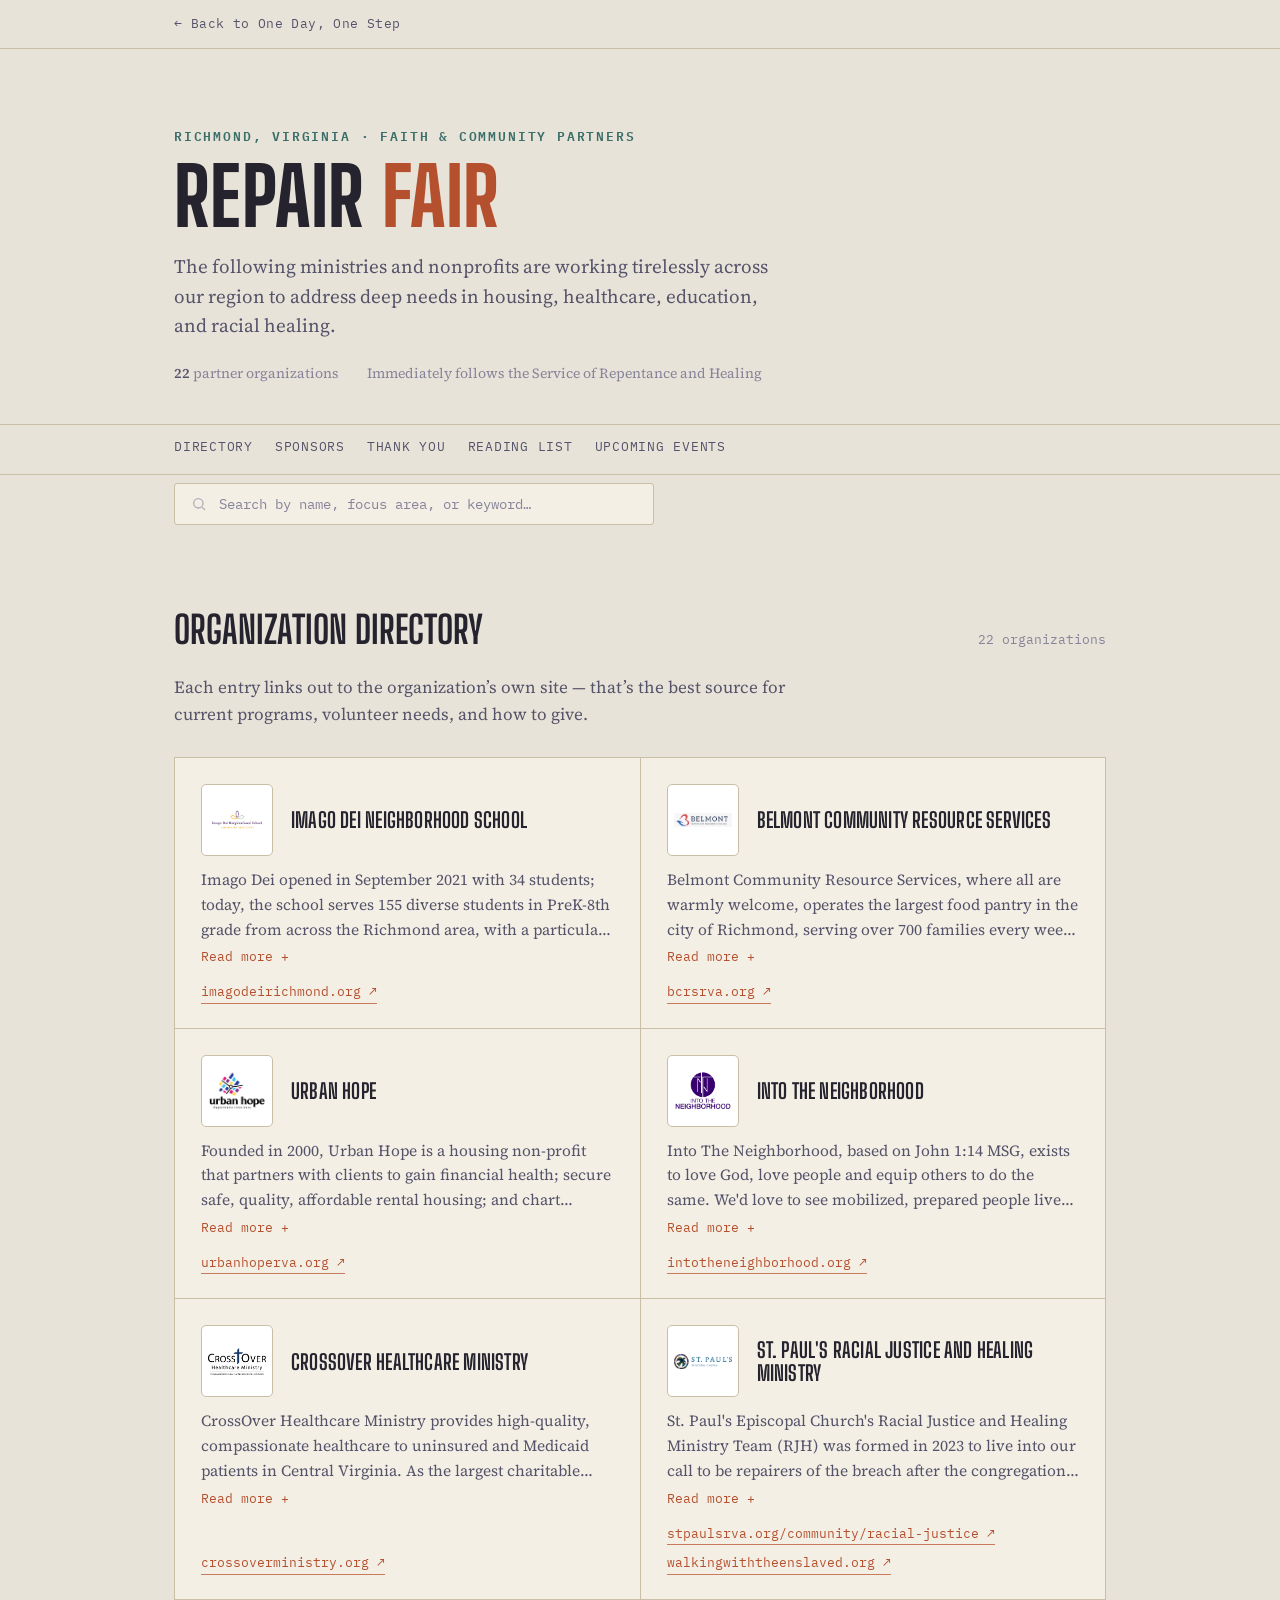
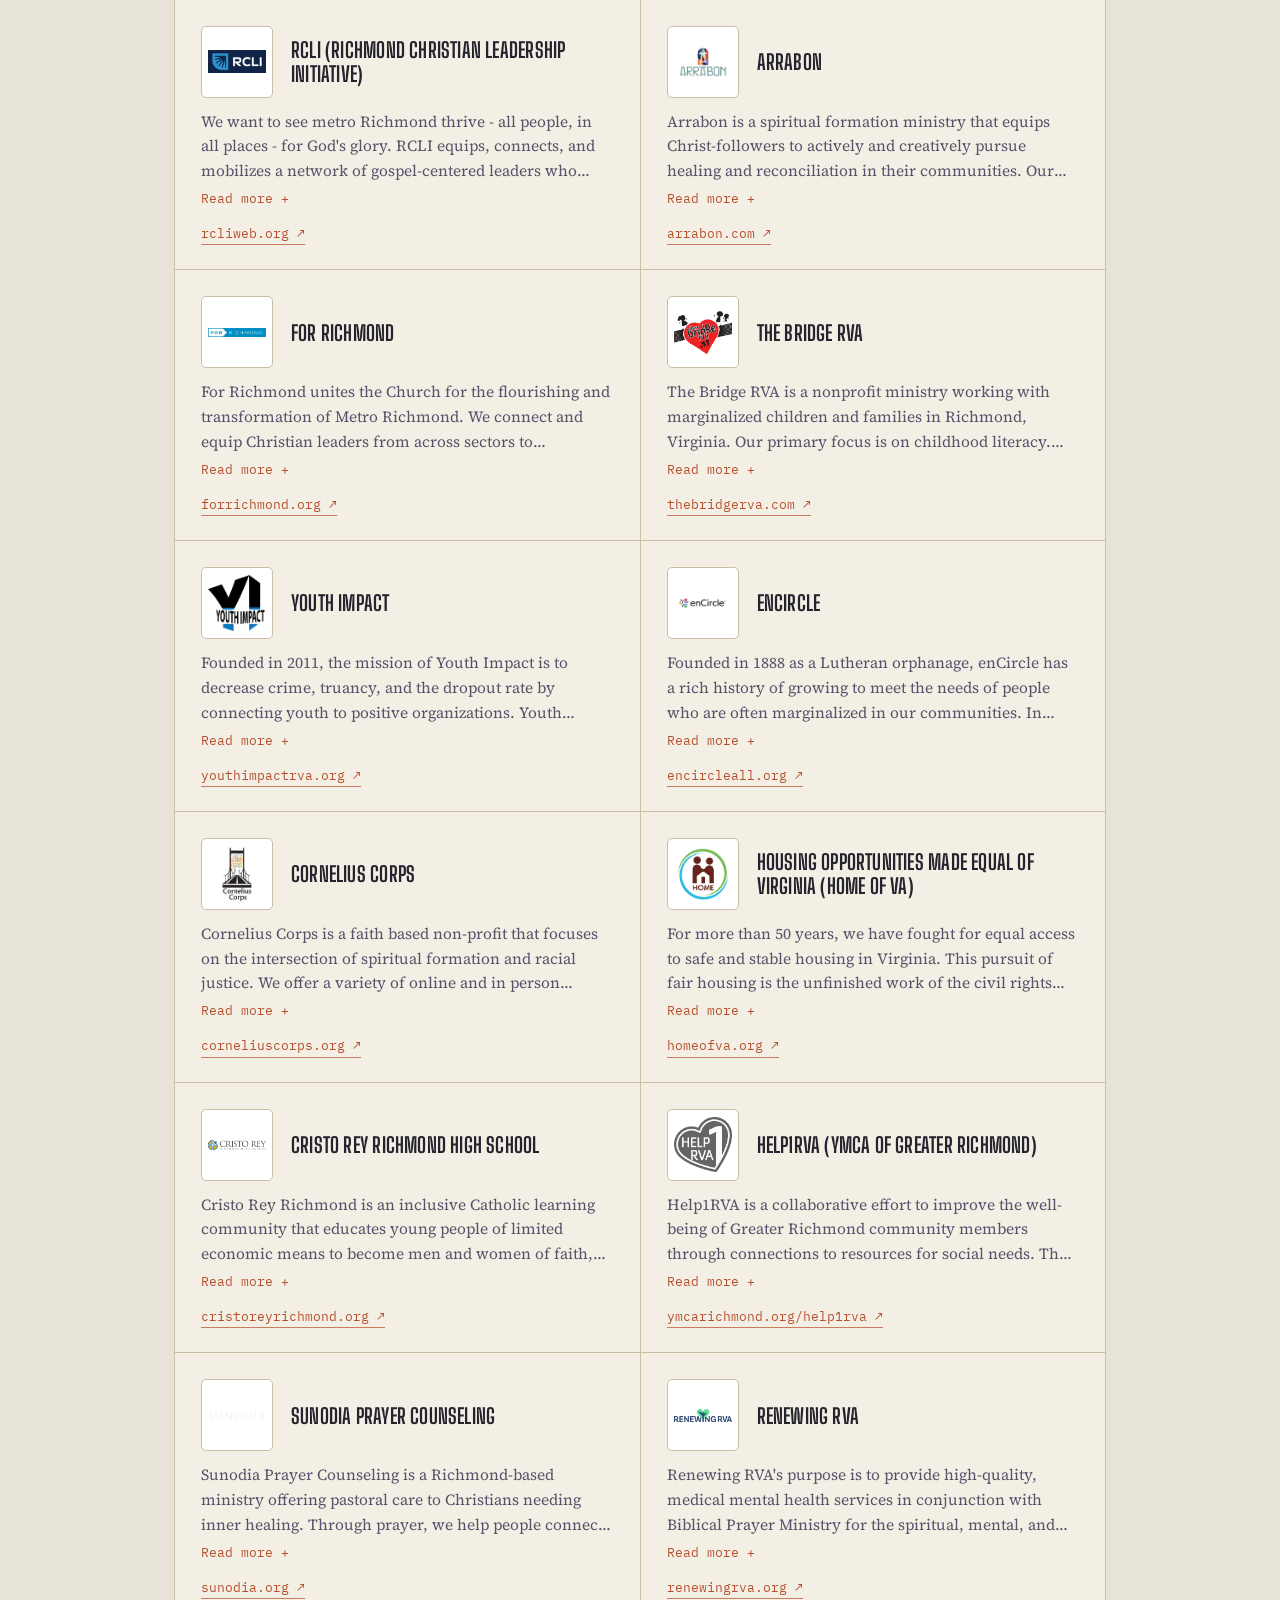
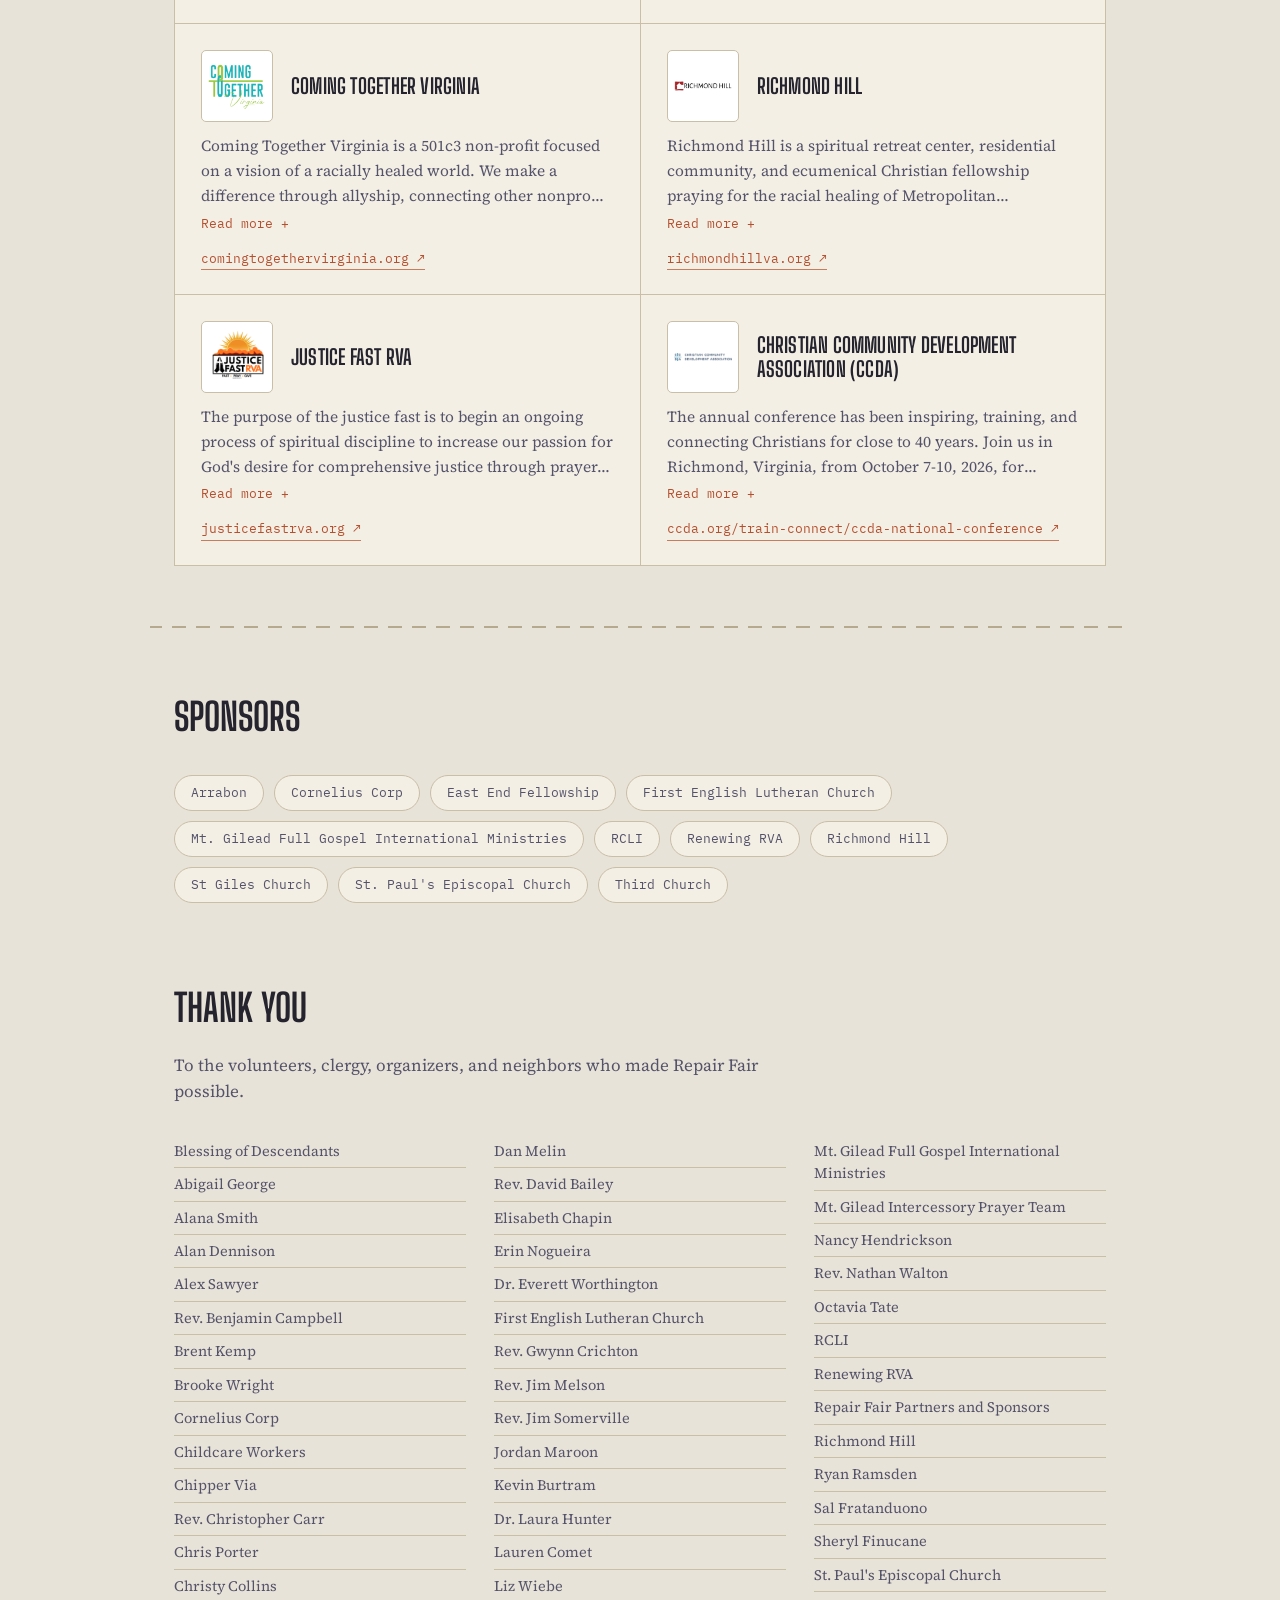
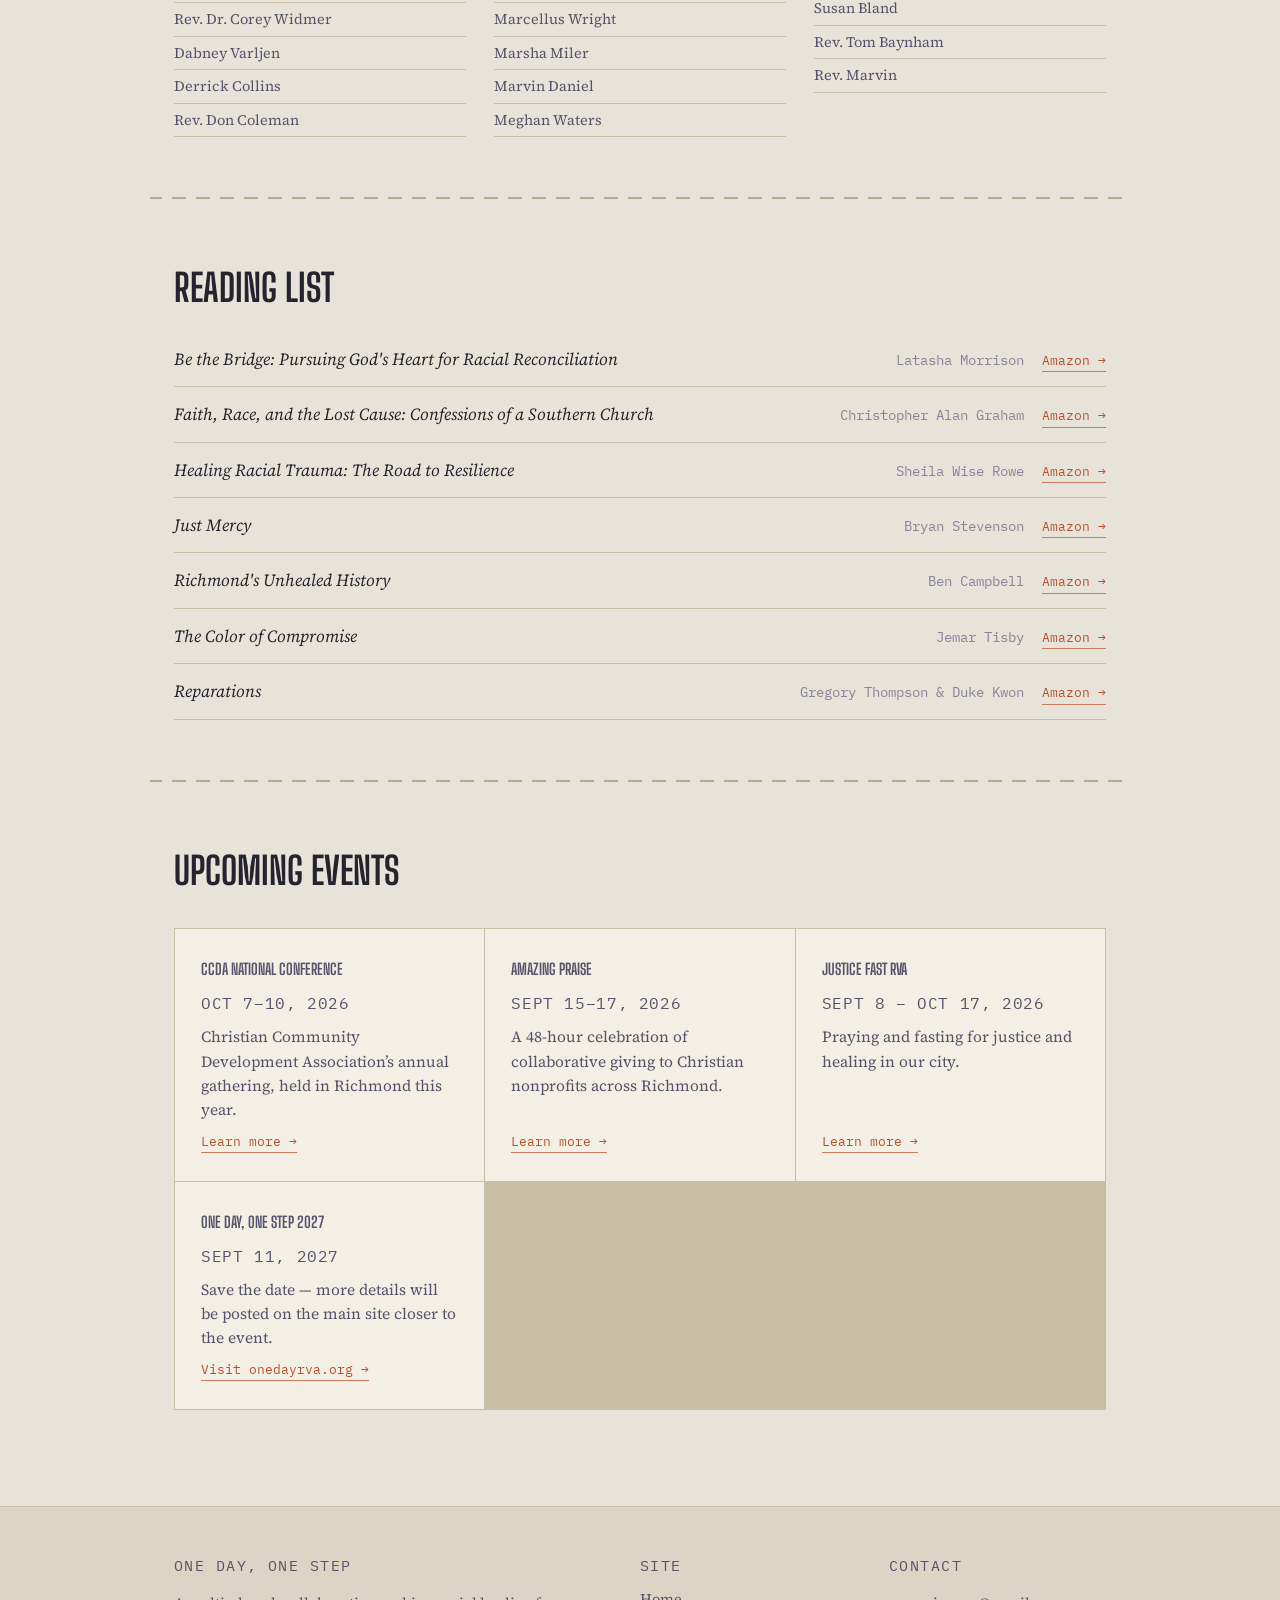
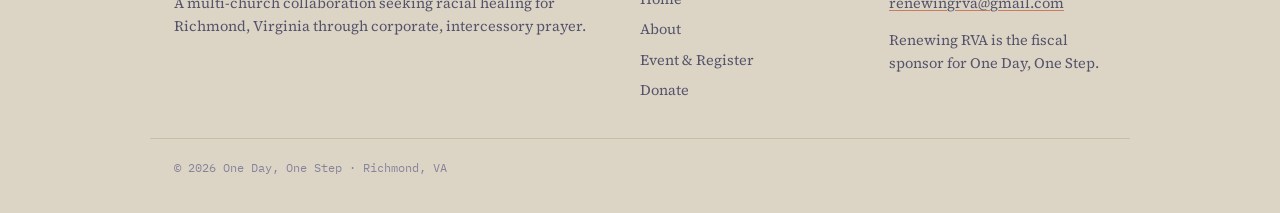
==== commit 843d0bd5: "Restore the in-page jump nav; confirm Justice Fast RVA dates The sticky Directory/Sponsors/Thank You" ====
--- a/index.html
+++ b/index.html
@@ -29,6 +29,16 @@
     </div>
   </div>
 </header>
+
+<nav class="jump" aria-label="Section navigation">
+  <div class="wrap">
+    <a href="#directory">Directory</a>
+    <a href="#sponsors">Sponsors</a>
+    <a href="#thanks">Thank You</a>
+    <a href="#reading">Reading List</a>
+    <a href="#next">Upcoming Events</a>
+  </div>
+</nav>
 
 <div class="wrap search-block">
   <div class="search-box">
@@ -451,7 +461,7 @@
       </div>
       <div class="card">
         <p class="card-title">Justice Fast RVA</p>
-        <p class="card-date mono">DATES TBA</p>
+        <p class="card-date mono">SEPT 8 &ndash; OCT 17, 2026</p>
         <p>Praying and fasting for justice and healing in our city.</p>
         <a class="card-link mono" href="https://justicefastrva.org/" target="_blank" rel="noopener">Learn more &rarr;</a>
       </div>
--- a/css/site.css
+++ b/css/site.css
@@ -191,6 +191,35 @@
 }
 .back-link:hover{ color: var(--accent); }
 
+/* ---------- In-page jump nav (Directory / Sponsors / Thank You / Reading List / Upcoming) ---------- */
+nav.jump{
+  position: sticky;
+  top: 49px; /* sits just below the .back-link bar above it */
+  z-index: 20;
+  background: color-mix(in srgb, var(--paper) 92%, transparent);
+  backdrop-filter: blur(6px);
+  border-bottom: 1px solid var(--line);
+}
+nav.jump .wrap{
+  display: flex;
+  align-items: center;
+  gap: 22px;
+  padding: 12px 24px;
+  overflow-x: auto;
+}
+nav.jump a{
+  font-family: "IBM Plex Mono", monospace;
+  font-size: 12.5px;
+  letter-spacing: 0.06em;
+  text-transform: uppercase;
+  color: var(--ink-soft);
+  text-decoration: none;
+  white-space: nowrap;
+  border-bottom: 2px solid transparent;
+  padding-bottom: 3px;
+}
+nav.jump a:hover{ color: var(--accent); border-color: var(--accent-soft); }
+
 @media (max-width: 760px){
   nav.site .wrap{ flex-wrap: wrap; }
   .site-links{ order: 3; width: 100%; overflow-x: auto; padding-top: 4px; }
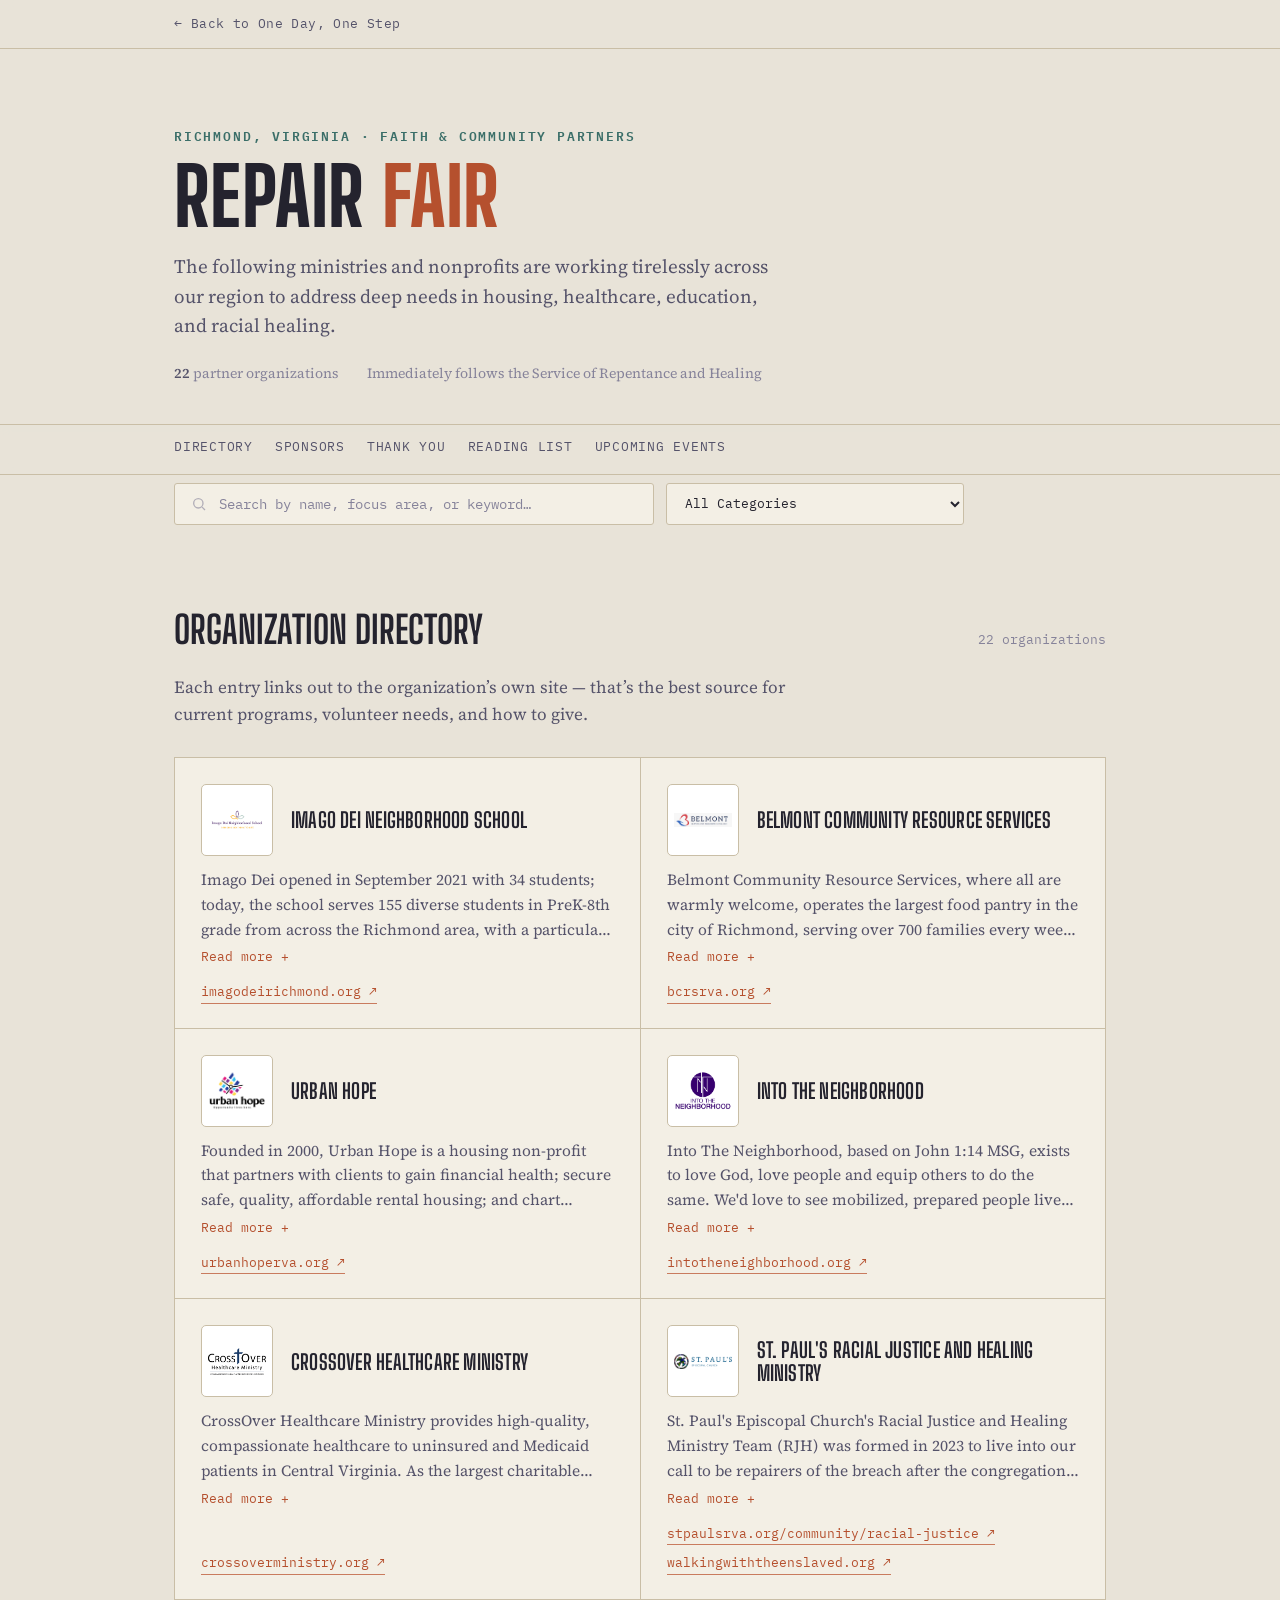
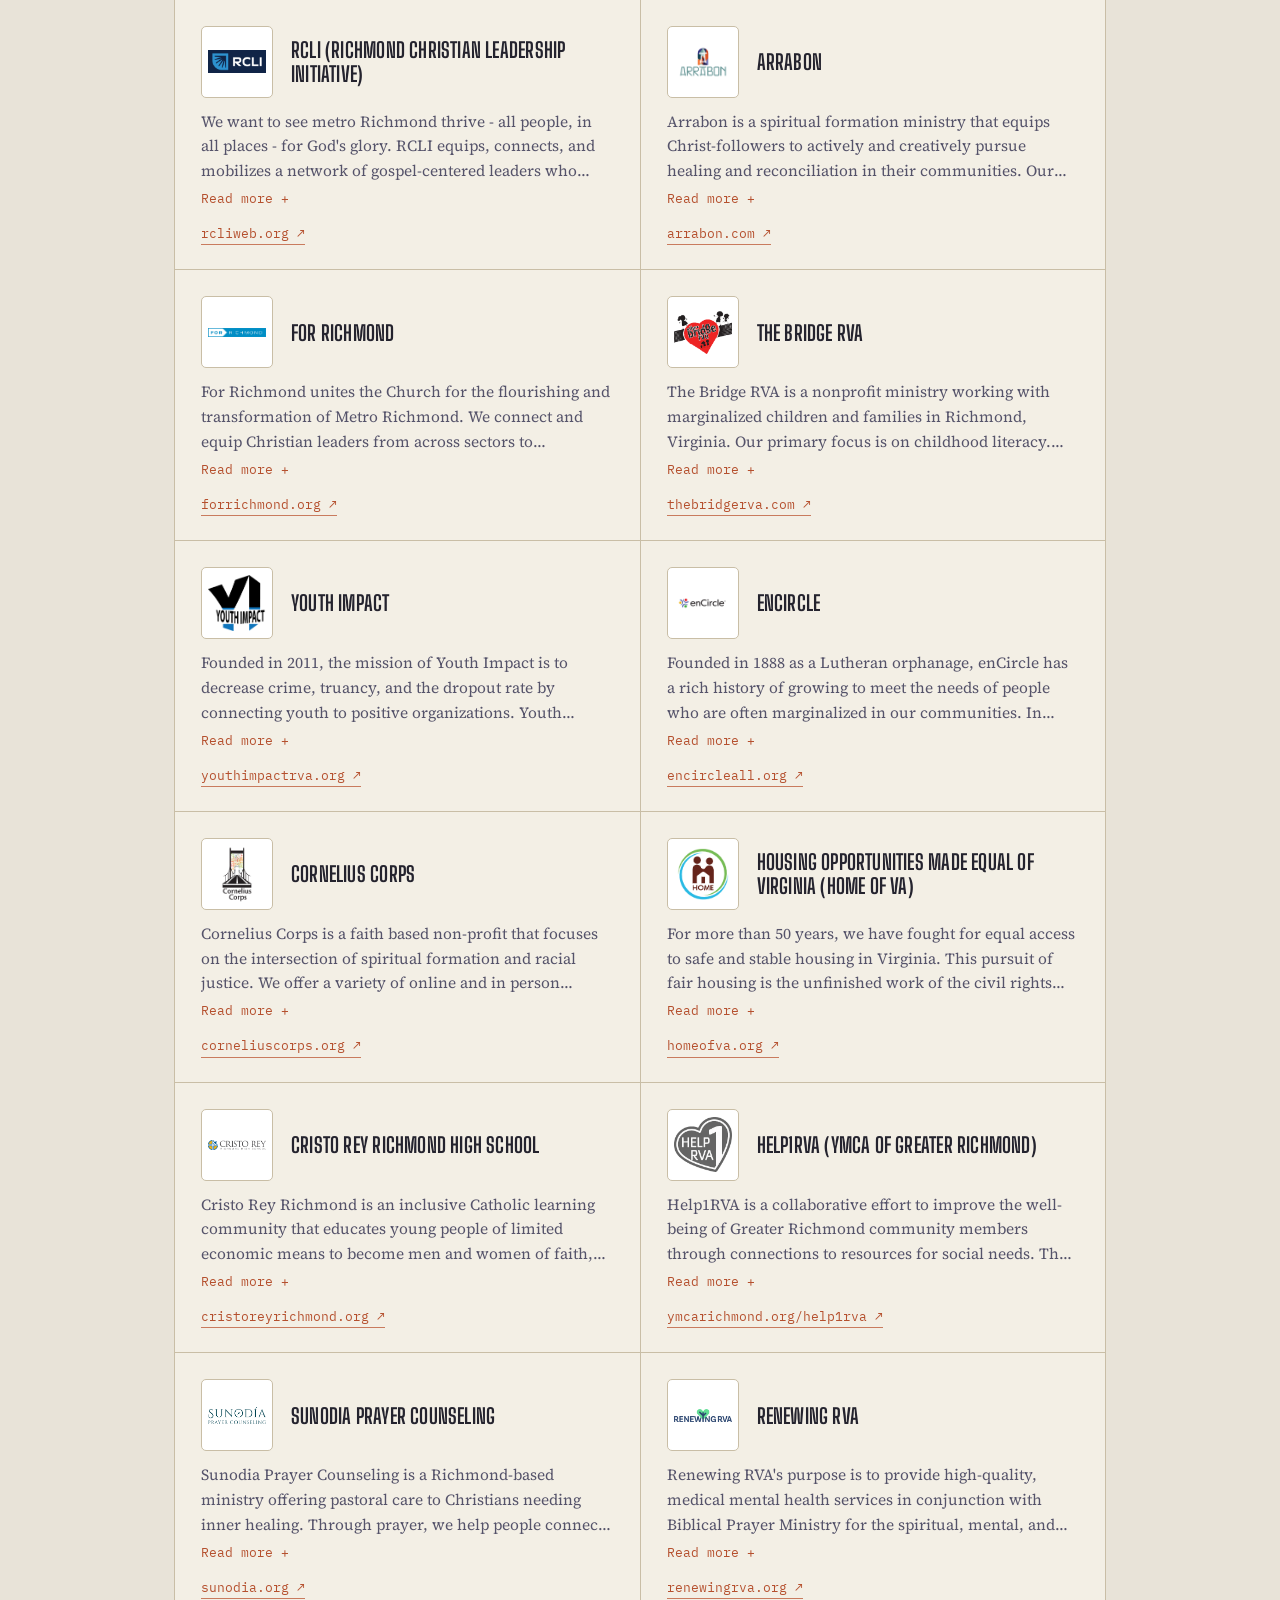
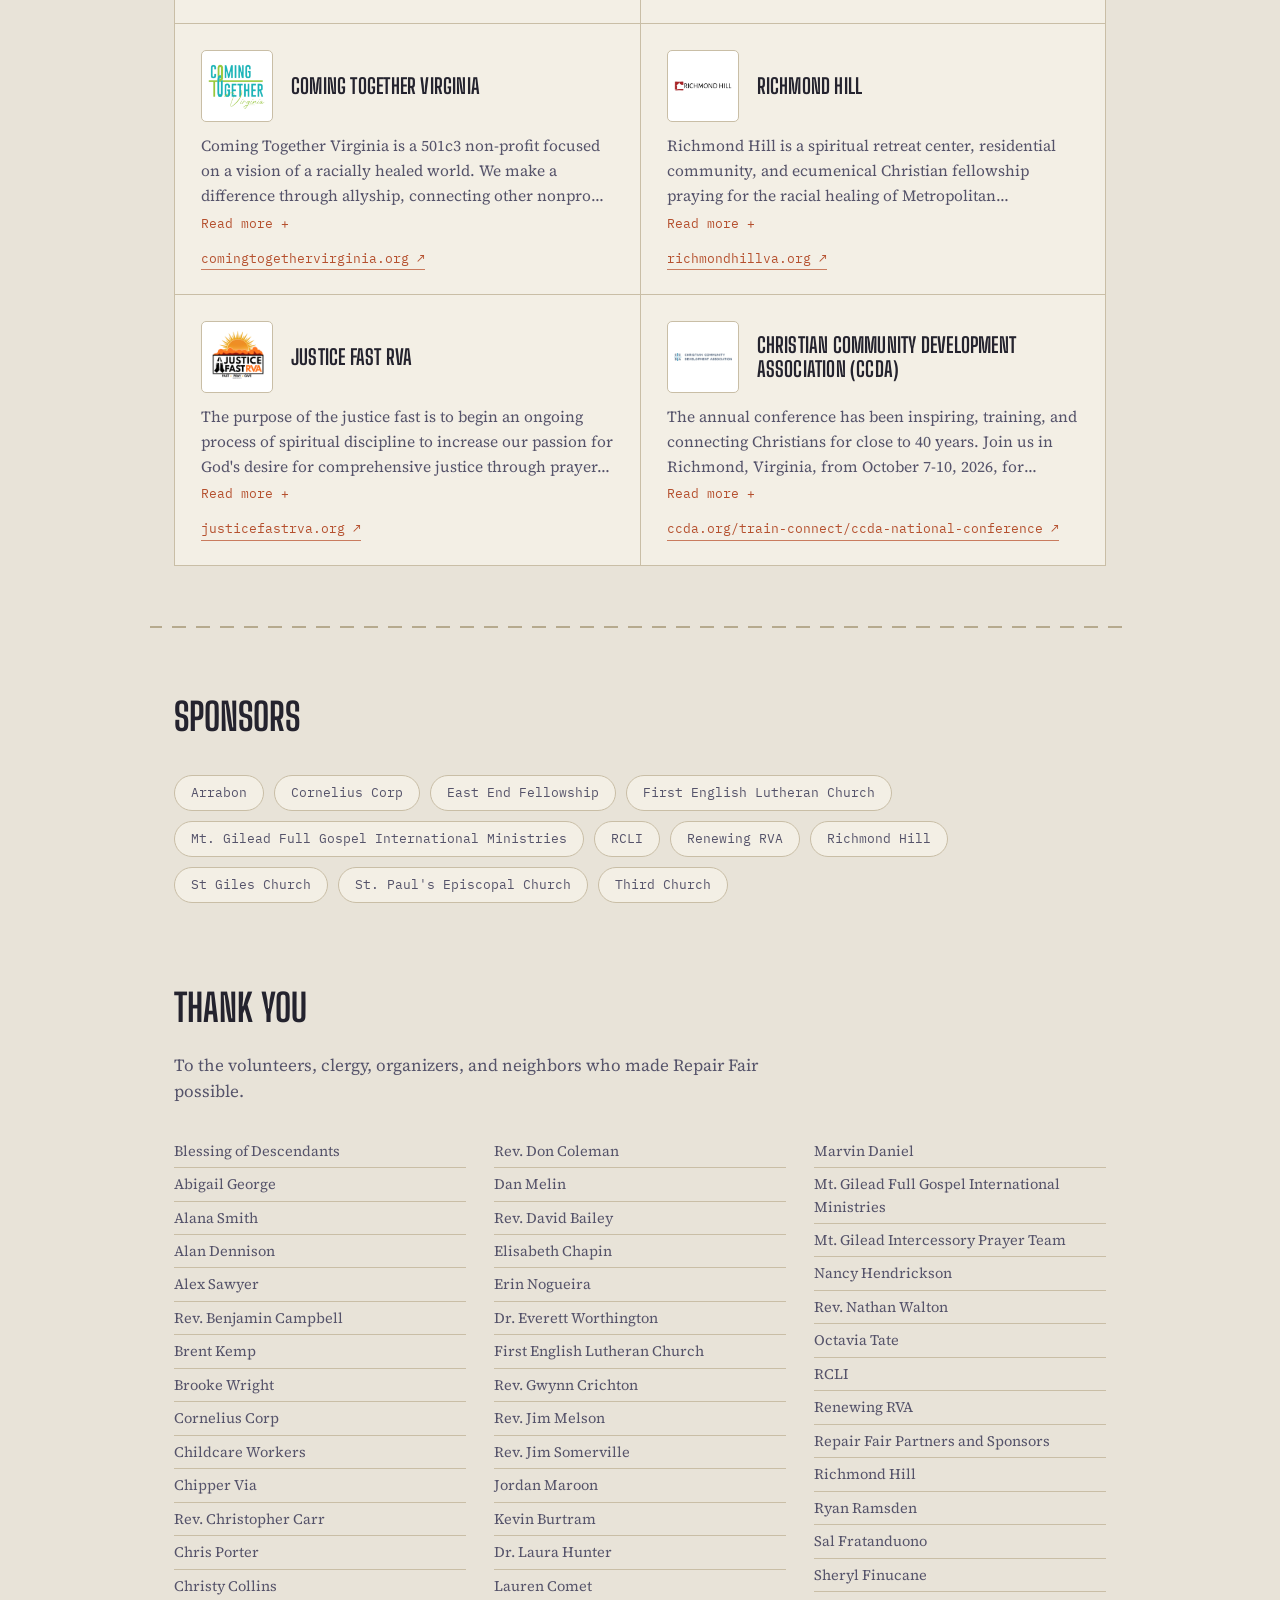
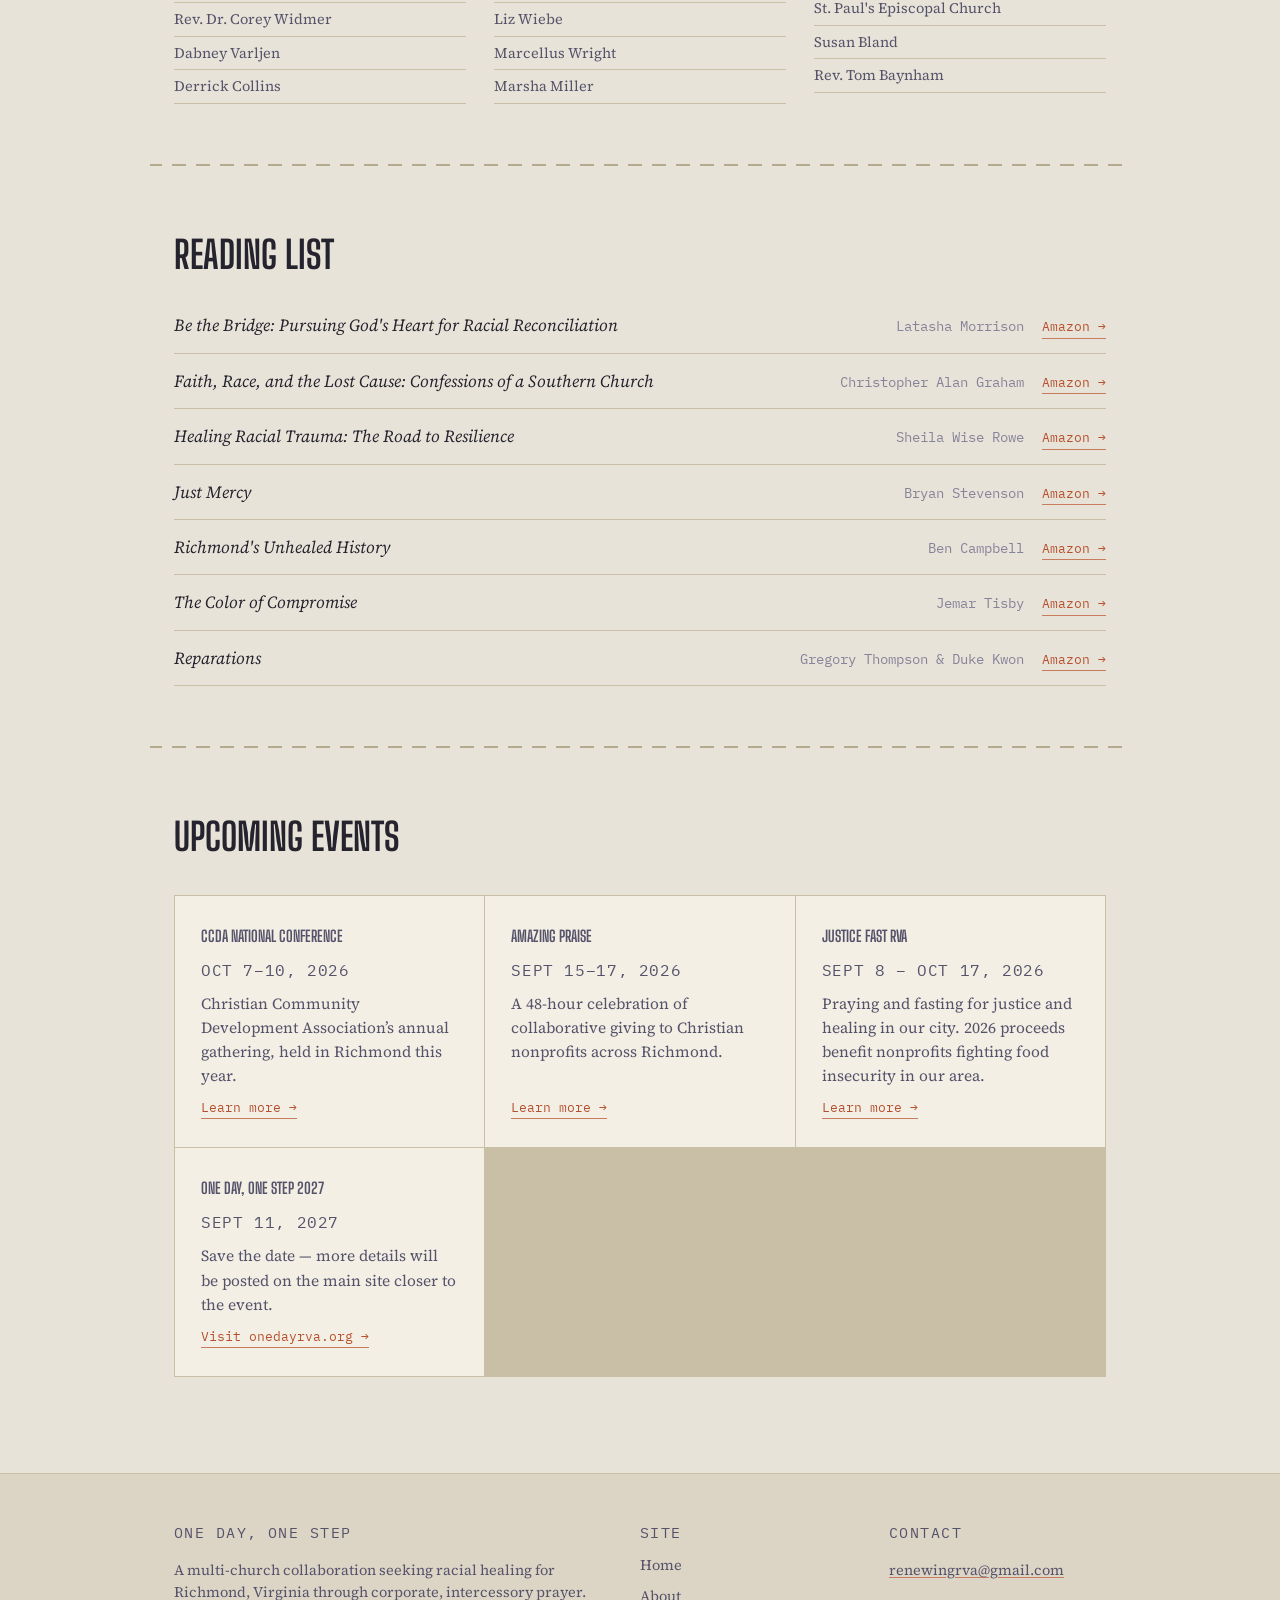
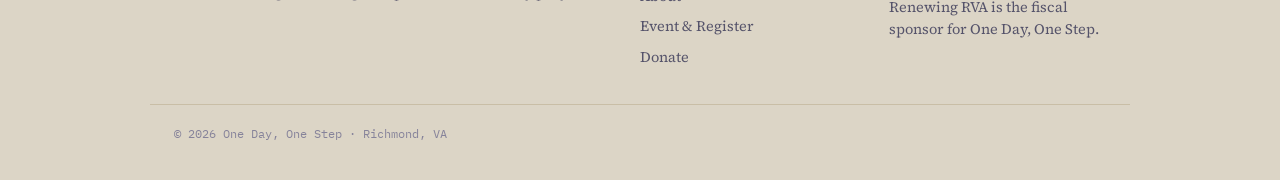
==== commit 401d505b: "Sunodia logo update, Thank You edits, Justice Fast note, category filter - Replaced Sunodia Prayer C" ====
--- a/index.html
+++ b/index.html
@@ -41,9 +41,21 @@
 </nav>
 
 <div class="wrap search-block">
-  <div class="search-box">
-    <svg width="16" height="16" viewBox="0 0 24 24" fill="none" stroke="currentColor" stroke-width="2"><circle cx="11" cy="11" r="7"/><line x1="21" y1="21" x2="16.65" y2="16.65"/></svg>
-    <input id="search" type="text" placeholder="Search by name, focus area, or keyword&hellip;" aria-label="Search organizations">
+  <div class="search-row">
+    <div class="search-box">
+      <svg width="16" height="16" viewBox="0 0 24 24" fill="none" stroke="currentColor" stroke-width="2"><circle cx="11" cy="11" r="7"/><line x1="21" y1="21" x2="16.65" y2="16.65"/></svg>
+      <input id="search" type="text" placeholder="Search by name, focus area, or keyword&hellip;" aria-label="Search organizations">
+    </div>
+    <select id="category-filter" class="category-select" aria-label="Filter by category">
+      <option value="">All Categories</option>
+      <option value="education">Education</option>
+      <option value="housing">Housing</option>
+      <option value="health-healing">Health &amp; Healing</option>
+      <option value="basic-needs">Basic Needs</option>
+      <option value="youth-family">Youth &amp; Family</option>
+      <option value="racial-reconciliation">Racial Reconciliation &amp; Justice</option>
+      <option value="leadership-community">Leadership &amp; Community</option>
+    </select>
   </div>
   <p id="result-count" class="mono"></p>
 </div>
@@ -58,7 +70,7 @@
   </div>
   <div class="wrap">
     <div class="org-grid" id="org-grid">
-      <article class="org-card" data-search="imago dei neighborhood school imago dei opened in september 2021 with 34 students; today, the school serves 155 diverse students in prek-8th grade from across the richmond area, with a particular focus on the northside, east end, and eastern henrico county. imago dei exists to offer a vibrant, rigorous, and holistic christian education to economically and racially diverse families, with a particular focus on those families who have historically been disenfranchised from educational options. imago dei intentionally seeks to disrupt the pervasive, destructive legacy of hypersegregation by race and class in richmond&#39;s educational ecosystem. our educational model is rooted in the understanding that children are whole persons, each uniquely and beautifully reflecting their creator.">
+      <article class="org-card" data-search="imago dei neighborhood school imago dei opened in september 2021 with 34 students; today, the school serves 155 diverse students in prek-8th grade from across the richmond area, with a particular focus on the northside, east end, and eastern henrico county. imago dei exists to offer a vibrant, rigorous, and holistic christian education to economically and racially diverse families, with a particular focus on those families who have historically been disenfranchised from educational options. imago dei intentionally seeks to disrupt the pervasive, destructive legacy of hypersegregation by race and class in richmond&#39;s educational ecosystem. our educational model is rooted in the understanding that children are whole persons, each uniquely and beautifully reflecting their creator." data-categories="education">
         <div class="org-head">
           <img class="org-logo" src="images/orgs/imago-dei-neighborhood-school.png" alt="Imago Dei Neighborhood School logo" loading="lazy">
           <h3 class="org-name">Imago Dei Neighborhood School</h3>
@@ -69,7 +81,7 @@
           <a href="http://imagodeirichmond.org" target="_blank" rel="noopener">imagodeirichmond.org ↗</a>
         </div>
       </article>
-      <article class="org-card" data-search="belmont community resource services belmont community resource services, where all are warmly welcome, operates the largest food pantry in the city of richmond, serving over 700 families every week. the closet at belmont also provides clothing, housewares, and children&#39;s items to those in need, distributing nearly 130,000 items last year alone. together with our donors, partners, and volunteers, the belmont food pantry and the closet at belmont are changing and sustaining thousands of lives in our community, not only feeding and clothing bodies, but nourishing minds and uplifting spirits as well.">
+      <article class="org-card" data-search="belmont community resource services belmont community resource services, where all are warmly welcome, operates the largest food pantry in the city of richmond, serving over 700 families every week. the closet at belmont also provides clothing, housewares, and children&#39;s items to those in need, distributing nearly 130,000 items last year alone. together with our donors, partners, and volunteers, the belmont food pantry and the closet at belmont are changing and sustaining thousands of lives in our community, not only feeding and clothing bodies, but nourishing minds and uplifting spirits as well." data-categories="basic-needs">
         <div class="org-head">
           <img class="org-logo" src="images/orgs/belmont-community-resource-services.png" alt="Belmont Community Resource Services logo" loading="lazy">
           <h3 class="org-name">Belmont Community Resource Services</h3>
@@ -80,7 +92,7 @@
           <a href="https://bcrsrva.org/" target="_blank" rel="noopener">bcrsrva.org ↗</a>
         </div>
       </article>
-      <article class="org-card" data-search="urban hope founded in 2000, urban hope is a housing non-profit that partners with clients to gain financial health; secure safe, quality, affordable rental housing; and chart pathways to homeownership. our work is inspired by christian faith, led by and centered on residents, and focused on the east end of richmond, va. in our rapidly changing neighborhood, we prioritize racial equity, are committed to anti-displacement practices and policies, and seek to repair past housing injustices and build towards an inclusive community where everyone can find a home.">
+      <article class="org-card" data-search="urban hope founded in 2000, urban hope is a housing non-profit that partners with clients to gain financial health; secure safe, quality, affordable rental housing; and chart pathways to homeownership. our work is inspired by christian faith, led by and centered on residents, and focused on the east end of richmond, va. in our rapidly changing neighborhood, we prioritize racial equity, are committed to anti-displacement practices and policies, and seek to repair past housing injustices and build towards an inclusive community where everyone can find a home." data-categories="housing">
         <div class="org-head">
           <img class="org-logo" src="images/orgs/urban-hope.png" alt="Urban Hope logo" loading="lazy">
           <h3 class="org-name">Urban Hope</h3>
@@ -91,7 +103,7 @@
           <a href="http://urbanhoperva.org" target="_blank" rel="noopener">urbanhoperva.org ↗</a>
         </div>
       </article>
-      <article class="org-card" data-search="into the neighborhood into the neighborhood, based on john 1:14 msg, exists to love god, love people and equip others to do the same. we&#39;d love to see mobilized, prepared people live out god&#39;s mission for their lives and reclaim, restore, and rebuild the landscape of their community - one neighborhood at a time. join us in loving the substance use disorder recovery community of metro richmond.">
+      <article class="org-card" data-search="into the neighborhood into the neighborhood, based on john 1:14 msg, exists to love god, love people and equip others to do the same. we&#39;d love to see mobilized, prepared people live out god&#39;s mission for their lives and reclaim, restore, and rebuild the landscape of their community - one neighborhood at a time. join us in loving the substance use disorder recovery community of metro richmond." data-categories="health-healing">
         <div class="org-head">
           <img class="org-logo" src="images/orgs/into-the-neighborhood.png" alt="Into The Neighborhood logo" loading="lazy">
           <h3 class="org-name">Into The Neighborhood</h3>
@@ -102,7 +114,7 @@
           <a href="http://intotheneighborhood.org" target="_blank" rel="noopener">intotheneighborhood.org ↗</a>
         </div>
       </article>
-      <article class="org-card" data-search="crossover healthcare ministry crossover healthcare ministry provides high-quality, compassionate healthcare to uninsured and medicaid patients in central virginia. as the largest charitable clinic in virginia, crossover serves more than 7,000 patients each year at its 2 locations in richmond and henrico. through the service of more than 500 volunteers crossover provides primary care for adults and children, as well as in-house dental, vision, mental health, and pharmacy services. this fall, crossover will open a first-of-its-kind maternal child clinic, providing innovative care for pregnant and post-partum mothers and their children in the same clinic space.">
+      <article class="org-card" data-search="crossover healthcare ministry crossover healthcare ministry provides high-quality, compassionate healthcare to uninsured and medicaid patients in central virginia. as the largest charitable clinic in virginia, crossover serves more than 7,000 patients each year at its 2 locations in richmond and henrico. through the service of more than 500 volunteers crossover provides primary care for adults and children, as well as in-house dental, vision, mental health, and pharmacy services. this fall, crossover will open a first-of-its-kind maternal child clinic, providing innovative care for pregnant and post-partum mothers and their children in the same clinic space." data-categories="health-healing">
         <div class="org-head">
           <img class="org-logo" src="images/orgs/crossover-healthcare-ministry.png" alt="CrossOver Healthcare Ministry logo" loading="lazy">
           <h3 class="org-name">CrossOver Healthcare Ministry</h3>
@@ -113,7 +125,7 @@
           <a href="http://crossoverministry.org" target="_blank" rel="noopener">crossoverministry.org ↗</a>
         </div>
       </article>
-      <article class="org-card" data-search="st. paul&#39;s racial justice and healing ministry st. paul&#39;s episcopal church&#39;s racial justice and healing ministry team (rjh) was formed in 2023 to live into our call to be repairers of the breach after the congregation underwent a multi-year process with the history and reconciliation initiative to uncover, examine, confess, and tell the truth about st. paul&#39;s racial history. the mission of our rjh team is, with god&#39;s help, to continue to uncover the truth, create trust, heal wounds, build racial equity to repair and transform ourselves, our community, and unjust social systems in richmond and beyond. throughout the year, we offer many opportunities for learning and reflecting on racism and racial justice, principally through walking with the enslaved: a pilgrimage toward truth, reconciliation, and hope in richmond, virginia, a joint project of st. philip&#39;s and st. paul&#39;s episcopal church.">
+      <article class="org-card" data-search="st. paul&#39;s racial justice and healing ministry st. paul&#39;s episcopal church&#39;s racial justice and healing ministry team (rjh) was formed in 2023 to live into our call to be repairers of the breach after the congregation underwent a multi-year process with the history and reconciliation initiative to uncover, examine, confess, and tell the truth about st. paul&#39;s racial history. the mission of our rjh team is, with god&#39;s help, to continue to uncover the truth, create trust, heal wounds, build racial equity to repair and transform ourselves, our community, and unjust social systems in richmond and beyond. throughout the year, we offer many opportunities for learning and reflecting on racism and racial justice, principally through walking with the enslaved: a pilgrimage toward truth, reconciliation, and hope in richmond, virginia, a joint project of st. philip&#39;s and st. paul&#39;s episcopal church." data-categories="racial-reconciliation">
         <div class="org-head">
           <img class="org-logo" src="images/orgs/st-paul-s-racial-justice-and-healing-ministry.png" alt="St. Paul&#39;s Racial Justice and Healing Ministry logo" loading="lazy">
           <h3 class="org-name">St. Paul&#39;s Racial Justice and Healing Ministry</h3>
@@ -125,7 +137,7 @@
           <a href="https://walkingwiththeenslaved.org/" target="_blank" rel="noopener">walkingwiththeenslaved.org ↗</a>
         </div>
       </article>
-      <article class="org-card" data-search="rcli (richmond christian leadership initiative) we want to see metro richmond thrive - all people, in all places - for god&#39;s glory. rcli equips, connects, and mobilizes a network of gospel-centered leaders who pursue a thriving metro richmond, together. we do this primarily through our flagship, 9-month fellowship program, designed for emerging, gospel-centered leaders who want to connect their faith with the needs of metro richmond. over the course of 19 years, rcli has commissioned 17 classes with a total of 391 alumni, now leading in churches, nonprofits, business, education, philanthropy, and public office.">
+      <article class="org-card" data-search="rcli (richmond christian leadership initiative) we want to see metro richmond thrive - all people, in all places - for god&#39;s glory. rcli equips, connects, and mobilizes a network of gospel-centered leaders who pursue a thriving metro richmond, together. we do this primarily through our flagship, 9-month fellowship program, designed for emerging, gospel-centered leaders who want to connect their faith with the needs of metro richmond. over the course of 19 years, rcli has commissioned 17 classes with a total of 391 alumni, now leading in churches, nonprofits, business, education, philanthropy, and public office." data-categories="leadership-community">
         <div class="org-head">
           <img class="org-logo" src="images/orgs/rcli-richmond-christian-leadership-initiative.png" alt="RCLI (Richmond Christian Leadership Initiative) logo" loading="lazy">
           <h3 class="org-name">RCLI (Richmond Christian Leadership Initiative)</h3>
@@ -136,7 +148,7 @@
           <a href="http://rcliweb.org" target="_blank" rel="noopener">rcliweb.org ↗</a>
         </div>
       </article>
-      <article class="org-card" data-search="arrabon arrabon is a spiritual formation ministry that equips christ-followers to actively and creatively pursue healing and reconciliation in their communities. our experiential learning opportunities, organizational engagement workshops, and spiritual formation app (apple or android) will equip you to embody and participate in god&#39;s mission of reconciliation.">
+      <article class="org-card" data-search="arrabon arrabon is a spiritual formation ministry that equips christ-followers to actively and creatively pursue healing and reconciliation in their communities. our experiential learning opportunities, organizational engagement workshops, and spiritual formation app (apple or android) will equip you to embody and participate in god&#39;s mission of reconciliation." data-categories="racial-reconciliation">
         <div class="org-head">
           <img class="org-logo" src="images/orgs/arrabon.png" alt="Arrabon logo" loading="lazy">
           <h3 class="org-name">Arrabon</h3>
@@ -147,7 +159,7 @@
           <a href="http://arrabon.com" target="_blank" rel="noopener">arrabon.com ↗</a>
         </div>
       </article>
-      <article class="org-card" data-search="for richmond for richmond unites the church for the flourishing and transformation of metro richmond. we connect and equip christian leaders from across sectors to collaborate around the deep needs of the city, including education, foster care, and racial healing. we also mobilize the church in times of crisis to love and serve the city. the network currently consists of 220 churches, 61 nonprofits, 31 businesses, 4 county governments, 4 social service departments, and 2 school systems in richmond city, henrico, hanover, and chesterfield.">
+      <article class="org-card" data-search="for richmond for richmond unites the church for the flourishing and transformation of metro richmond. we connect and equip christian leaders from across sectors to collaborate around the deep needs of the city, including education, foster care, and racial healing. we also mobilize the church in times of crisis to love and serve the city. the network currently consists of 220 churches, 61 nonprofits, 31 businesses, 4 county governments, 4 social service departments, and 2 school systems in richmond city, henrico, hanover, and chesterfield." data-categories="leadership-community">
         <div class="org-head">
           <img class="org-logo" src="images/orgs/for-richmond.png" alt="For Richmond logo" loading="lazy">
           <h3 class="org-name">For Richmond</h3>
@@ -158,7 +170,7 @@
           <a href="http://forrichmond.org" target="_blank" rel="noopener">forrichmond.org ↗</a>
         </div>
       </article>
-      <article class="org-card" data-search="the bridge rva the bridge rva is a nonprofit ministry working with marginalized children and families in richmond, virginia. our primary focus is on childhood literacy. the neighborhood literacy center provides a safe, nourishing and trauma-informed learning environment with the goal of helping children from richmond public schools achieve grade level reading by the completion of 5th grade, using a phonics-based, one-on-one, student-paced program. while our main center is located in south richmond, we desire to see neighborhood literacy centers established near underserved elementary schools throughout our city.">
+      <article class="org-card" data-search="the bridge rva the bridge rva is a nonprofit ministry working with marginalized children and families in richmond, virginia. our primary focus is on childhood literacy. the neighborhood literacy center provides a safe, nourishing and trauma-informed learning environment with the goal of helping children from richmond public schools achieve grade level reading by the completion of 5th grade, using a phonics-based, one-on-one, student-paced program. while our main center is located in south richmond, we desire to see neighborhood literacy centers established near underserved elementary schools throughout our city." data-categories="education youth-family">
         <div class="org-head">
           <img class="org-logo" src="images/orgs/the-bridge-rva.png" alt="The Bridge RVA logo" loading="lazy">
           <h3 class="org-name">The Bridge RVA</h3>
@@ -169,7 +181,7 @@
           <a href="http://thebridgerva.com" target="_blank" rel="noopener">thebridgerva.com ↗</a>
         </div>
       </article>
-      <article class="org-card" data-search="youth impact founded in 2011, the mission of youth impact is to decrease crime, truancy, and the dropout rate by connecting youth to positive organizations. youth impact&#39;s vision is for youth to fulfill their god-given purpose here on earth. youth impact has four programs in operation: human trafficking prevention, atr dance experience, youth entrepreneurship (yinoc), and community coffee-n-conversations.">
+      <article class="org-card" data-search="youth impact founded in 2011, the mission of youth impact is to decrease crime, truancy, and the dropout rate by connecting youth to positive organizations. youth impact&#39;s vision is for youth to fulfill their god-given purpose here on earth. youth impact has four programs in operation: human trafficking prevention, atr dance experience, youth entrepreneurship (yinoc), and community coffee-n-conversations." data-categories="youth-family">
         <div class="org-head">
           <img class="org-logo" src="images/orgs/youth-impact.png" alt="Youth Impact logo" loading="lazy">
           <h3 class="org-name">Youth Impact</h3>
@@ -180,7 +192,7 @@
           <a href="http://youthimpactrva.org" target="_blank" rel="noopener">youthimpactrva.org ↗</a>
         </div>
       </article>
-      <article class="org-card" data-search="encircle founded in 1888 as a lutheran orphanage, encircle has a rich history of growing to meet the needs of people who are often marginalized in our communities. in richmond we provide foster care and other services to unaccompanied immigrant children coming from the southern u.s. border. we also serve adults with developmental disabilities, place local children in foster families, and provide trauma-informed counseling to children and adults. our circle is wide, and all are included.">
+      <article class="org-card" data-search="encircle founded in 1888 as a lutheran orphanage, encircle has a rich history of growing to meet the needs of people who are often marginalized in our communities. in richmond we provide foster care and other services to unaccompanied immigrant children coming from the southern u.s. border. we also serve adults with developmental disabilities, place local children in foster families, and provide trauma-informed counseling to children and adults. our circle is wide, and all are included." data-categories="youth-family health-healing">
         <div class="org-head">
           <img class="org-logo" src="images/orgs/encircle.png" alt="enCircle logo" loading="lazy">
           <h3 class="org-name">enCircle</h3>
@@ -191,7 +203,7 @@
           <a href="http://encircleall.org" target="_blank" rel="noopener">encircleall.org ↗</a>
         </div>
       </article>
-      <article class="org-card" data-search="cornelius corps cornelius corps is a faith based non-profit that focuses on the intersection of spiritual formation and racial justice. we offer a variety of online and in person classes and workshops with an emphasis on the history of race and faith in our nation in general and the civil rights movement in particular. the principles and practices of this faith based non-violent movement for justice are foundational for following god&#39;s call to racial justice today.">
+      <article class="org-card" data-search="cornelius corps cornelius corps is a faith based non-profit that focuses on the intersection of spiritual formation and racial justice. we offer a variety of online and in person classes and workshops with an emphasis on the history of race and faith in our nation in general and the civil rights movement in particular. the principles and practices of this faith based non-violent movement for justice are foundational for following god&#39;s call to racial justice today." data-categories="racial-reconciliation">
         <div class="org-head">
           <img class="org-logo" src="images/orgs/cornelius-corps.png" alt="Cornelius Corps logo" loading="lazy">
           <h3 class="org-name">Cornelius Corps</h3>
@@ -202,7 +214,7 @@
           <a href="http://corneliuscorps.org" target="_blank" rel="noopener">corneliuscorps.org ↗</a>
         </div>
       </article>
-      <article class="org-card" data-search="housing opportunities made equal of virginia (home of va) for more than 50 years, we have fought for equal access to safe and stable housing in virginia. this pursuit of fair housing is the unfinished work of the civil rights movement. even as we root out bias in policies and practices today, we are also dismantling decades of injustice with long shadows that linger. we pursue a vision of inclusive communities where everyone can live and thrive through three areas of work: enforcing fair housing laws, education and counseling, and changing the law.">
+      <article class="org-card" data-search="housing opportunities made equal of virginia (home of va) for more than 50 years, we have fought for equal access to safe and stable housing in virginia. this pursuit of fair housing is the unfinished work of the civil rights movement. even as we root out bias in policies and practices today, we are also dismantling decades of injustice with long shadows that linger. we pursue a vision of inclusive communities where everyone can live and thrive through three areas of work: enforcing fair housing laws, education and counseling, and changing the law." data-categories="housing racial-reconciliation">
         <div class="org-head">
           <img class="org-logo" src="images/orgs/housing-opportunities-made-equal-of-virginia-home-of-va.png" alt="Housing Opportunities Made Equal of Virginia (HOME of VA) logo" loading="lazy">
           <h3 class="org-name">Housing Opportunities Made Equal of Virginia (HOME of VA)</h3>
@@ -213,7 +225,7 @@
           <a href="https://homeofva.org/" target="_blank" rel="noopener">homeofva.org ↗</a>
         </div>
       </article>
-      <article class="org-card" data-search="cristo rey richmond high school cristo rey richmond is an inclusive catholic learning community that educates young people of limited economic means to become men and women of faith, purpose, and service. through a rigorous college preparatory curriculum, integrated with a relevant work study experience, students graduate ready to succeed in college and in life.">
+      <article class="org-card" data-search="cristo rey richmond high school cristo rey richmond is an inclusive catholic learning community that educates young people of limited economic means to become men and women of faith, purpose, and service. through a rigorous college preparatory curriculum, integrated with a relevant work study experience, students graduate ready to succeed in college and in life." data-categories="education">
         <div class="org-head">
           <img class="org-logo" src="images/orgs/cristo-rey-richmond-high-school.png" alt="Cristo Rey Richmond High School logo" loading="lazy">
           <h3 class="org-name">Cristo Rey Richmond High School</h3>
@@ -224,7 +236,7 @@
           <a href="http://cristoreyrichmond.org" target="_blank" rel="noopener">cristoreyrichmond.org ↗</a>
         </div>
       </article>
-      <article class="org-card" data-search="help1rva (ymca of greater richmond) help1rva is a collaborative effort to improve the well-being of greater richmond community members through connections to resources for social needs. the ymca of greater richmond and richmond city lead help1rva with a steering committee of cross-sector partners throughout greater richmond, working to progress community members from crisis to thriving - building a process to obtain resources, an environment to navigate that process, and a pathway for community-based organizations to collaborate.">
+      <article class="org-card" data-search="help1rva (ymca of greater richmond) help1rva is a collaborative effort to improve the well-being of greater richmond community members through connections to resources for social needs. the ymca of greater richmond and richmond city lead help1rva with a steering committee of cross-sector partners throughout greater richmond, working to progress community members from crisis to thriving - building a process to obtain resources, an environment to navigate that process, and a pathway for community-based organizations to collaborate." data-categories="basic-needs">
         <div class="org-head">
           <img class="org-logo" src="images/orgs/help1rva-ymca-of-greater-richmond.png" alt="Help1RVA (YMCA of Greater Richmond) logo" loading="lazy">
           <h3 class="org-name">Help1RVA (YMCA of Greater Richmond)</h3>
@@ -235,7 +247,7 @@
           <a href="http://ymcarichmond.org/help1rva" target="_blank" rel="noopener">ymcarichmond.org/help1rva ↗</a>
         </div>
       </article>
-      <article class="org-card" data-search="sunodia prayer counseling sunodia prayer counseling is a richmond-based ministry offering pastoral care to christians needing inner healing. through prayer, we help people connect to god, who alone can communicate the truth of their heart issues in a way that is loving and unique to them. our mission is to serve the church and help heal the brokenhearted and bind up their wounds (psalm 147:3).">
+      <article class="org-card" data-search="sunodia prayer counseling sunodia prayer counseling is a richmond-based ministry offering pastoral care to christians needing inner healing. through prayer, we help people connect to god, who alone can communicate the truth of their heart issues in a way that is loving and unique to them. our mission is to serve the church and help heal the brokenhearted and bind up their wounds (psalm 147:3)." data-categories="health-healing">
         <div class="org-head">
           <img class="org-logo" src="images/orgs/sunodia-prayer-counseling.png" alt="Sunodia Prayer Counseling logo" loading="lazy">
           <h3 class="org-name">Sunodia Prayer Counseling</h3>
@@ -246,7 +258,7 @@
           <a href="http://sunodia.org" target="_blank" rel="noopener">sunodia.org ↗</a>
         </div>
       </article>
-      <article class="org-card" data-search="renewing rva renewing rva&#39;s purpose is to provide high-quality, medical mental health services in conjunction with biblical prayer ministry for the spiritual, mental, and physical flourishing of clients in need. biblical prayer ministry uses intercessory prayer as a tool to help clients understand and find healing for the causes of present day emotional distress. serving children, adolescents, and adults, we accept medicaid, several commercial insurance plans, and provide financial assistance for those in need. renewing rva is also the fiscal agent of the one day, one step annual event.">
+      <article class="org-card" data-search="renewing rva renewing rva&#39;s purpose is to provide high-quality, medical mental health services in conjunction with biblical prayer ministry for the spiritual, mental, and physical flourishing of clients in need. biblical prayer ministry uses intercessory prayer as a tool to help clients understand and find healing for the causes of present day emotional distress. serving children, adolescents, and adults, we accept medicaid, several commercial insurance plans, and provide financial assistance for those in need. renewing rva is also the fiscal agent of the one day, one step annual event." data-categories="health-healing">
         <div class="org-head">
           <img class="org-logo" src="images/orgs/renewing-rva.png" alt="Renewing RVA logo" loading="lazy">
           <h3 class="org-name">Renewing RVA</h3>
@@ -257,7 +269,7 @@
           <a href="http://renewingrva.org" target="_blank" rel="noopener">renewingrva.org ↗</a>
         </div>
       </article>
-      <article class="org-card" data-search="coming together virginia coming together virginia is a 501c3 non-profit focused on a vision of a racially healed world. we make a difference through allyship, connecting other nonprofit partners, faith-based organizations, and the community to bring intentional conversations to the forefront using a race and equity lens. by hosting facilitated dinner gatherings monthly, we focus on truth-telling in history, building inclusive relationships, healing historical wounds, and taking informed action.">
+      <article class="org-card" data-search="coming together virginia coming together virginia is a 501c3 non-profit focused on a vision of a racially healed world. we make a difference through allyship, connecting other nonprofit partners, faith-based organizations, and the community to bring intentional conversations to the forefront using a race and equity lens. by hosting facilitated dinner gatherings monthly, we focus on truth-telling in history, building inclusive relationships, healing historical wounds, and taking informed action." data-categories="racial-reconciliation">
         <div class="org-head">
           <img class="org-logo" src="images/orgs/coming-together-virginia.png" alt="Coming Together Virginia logo" loading="lazy">
           <h3 class="org-name">Coming Together Virginia</h3>
@@ -268,7 +280,7 @@
           <a href="http://comingtogethervirginia.org" target="_blank" rel="noopener">comingtogethervirginia.org ↗</a>
         </div>
       </article>
-      <article class="org-card" data-search="richmond hill richmond hill is a spiritual retreat center, residential community, and ecumenical christian fellowship praying for the racial healing of metropolitan richmond. our work is focused on unearthing and naming the pains of the past and the present; advocating for a just and equitable society; collaborating with allies and activists and creating a stronger community for present and future generations.">
+      <article class="org-card" data-search="richmond hill richmond hill is a spiritual retreat center, residential community, and ecumenical christian fellowship praying for the racial healing of metropolitan richmond. our work is focused on unearthing and naming the pains of the past and the present; advocating for a just and equitable society; collaborating with allies and activists and creating a stronger community for present and future generations." data-categories="racial-reconciliation">
         <div class="org-head">
           <img class="org-logo" src="images/orgs/richmond-hill.png" alt="Richmond Hill logo" loading="lazy">
           <h3 class="org-name">Richmond Hill</h3>
@@ -279,7 +291,7 @@
           <a href="http://richmondhillva.org" target="_blank" rel="noopener">richmondhillva.org ↗</a>
         </div>
       </article>
-      <article class="org-card" data-search="justice fast rva the purpose of the justice fast is to begin an ongoing process of spiritual discipline to increase our passion for god&#39;s desire for comprehensive justice through prayer, fasting, and acts of mercy. during a 40 day period, participants are emailed a daily devotion and suggested prayer points; together we unite in prayer for justice for our city. participants fast from something they usually take pleasure in and donate the money they would normally spend on that activity to the justice fast.">
+      <article class="org-card" data-search="justice fast rva the purpose of the justice fast is to begin an ongoing process of spiritual discipline to increase our passion for god&#39;s desire for comprehensive justice through prayer, fasting, and acts of mercy. during a 40 day period, participants are emailed a daily devotion and suggested prayer points; together we unite in prayer for justice for our city. participants fast from something they usually take pleasure in and donate the money they would normally spend on that activity to the justice fast." data-categories="racial-reconciliation">
         <div class="org-head">
           <img class="org-logo" src="images/orgs/justice-fast-rva.png" alt="Justice Fast RVA logo" loading="lazy">
           <h3 class="org-name">Justice Fast RVA</h3>
@@ -290,7 +302,7 @@
           <a href="https://justicefastrva.org/" target="_blank" rel="noopener">justicefastrva.org ↗</a>
         </div>
       </article>
-      <article class="org-card" data-search="christian community development association (ccda) the annual conference has been inspiring, training, and connecting christians for close to 40 years. join us in richmond, virginia, from october 7-10, 2026, for amazing speakers, workshops, worship, networking sessions, and more! whether you&#39;re new to christian community development or a seasoned practitioner, there is a place for you at the ccda conference.">
+      <article class="org-card" data-search="christian community development association (ccda) the annual conference has been inspiring, training, and connecting christians for close to 40 years. join us in richmond, virginia, from october 7-10, 2026, for amazing speakers, workshops, worship, networking sessions, and more! whether you&#39;re new to christian community development or a seasoned practitioner, there is a place for you at the ccda conference." data-categories="leadership-community">
         <div class="org-head">
           <img class="org-logo" src="images/orgs/christian-community-development-association-ccda.png" alt="Christian Community Development Association (CCDA) logo" loading="lazy">
           <h3 class="org-name">Christian Community Development Association (CCDA)</h3>
@@ -369,9 +381,8 @@
       <div class="name">Lauren Comet</div>
       <div class="name">Liz Wiebe</div>
       <div class="name">Marcellus Wright</div>
-      <div class="name">Marsha Miler</div>
+      <div class="name">Marsha Miller</div>
       <div class="name">Marvin Daniel</div>
-      <div class="name">Meghan Waters</div>
       <div class="name">Mt. Gilead Full Gospel International Ministries</div>
       <div class="name">Mt. Gilead Intercessory Prayer Team</div>
       <div class="name">Nancy Hendrickson</div>
@@ -387,7 +398,6 @@
       <div class="name">St. Paul's Episcopal Church</div>
       <div class="name">Susan Bland</div>
       <div class="name">Rev. Tom Baynham</div>
-      <div class="name">Rev. Marvin</div>
     </div>
   </div>
 </section>
@@ -462,7 +472,7 @@
       <div class="card">
         <p class="card-title">Justice Fast RVA</p>
         <p class="card-date mono">SEPT 8 &ndash; OCT 17, 2026</p>
-        <p>Praying and fasting for justice and healing in our city.</p>
+        <p>Praying and fasting for justice and healing in our city. 2026 proceeds benefit nonprofits fighting food insecurity in our area.</p>
         <a class="card-link mono" href="https://justicefastrva.org/" target="_blank" rel="noopener">Learn more &rarr;</a>
       </div>
       <div class="card">
@@ -504,23 +514,29 @@
 <script>
 (function(){
   var input = document.getElementById('search');
+  var categorySelect = document.getElementById('category-filter');
   var cards = Array.prototype.slice.call(document.querySelectorAll('.org-card'));
   var empty = document.getElementById('empty-state');
   var count = document.getElementById('result-count');
 
   function render(){
     var q = input.value.trim().toLowerCase();
+    var cat = categorySelect.value;
     var visible = 0;
     cards.forEach(function(card){
-      var match = !q || (card.getAttribute('data-search') || '').indexOf(q) !== -1;
+      var textMatch = !q || (card.getAttribute('data-search') || '').indexOf(q) !== -1;
+      var cardCats = ' ' + (card.getAttribute('data-categories') || '') + ' ';
+      var catMatch = !cat || cardCats.indexOf(' ' + cat + ' ') !== -1;
+      var match = textMatch && catMatch;
       card.classList.toggle('is-hidden', !match);
       if (match) visible++;
     });
     empty.classList.toggle('show', visible === 0);
-    count.textContent = q ? (visible + ' of ' + cards.length + ' shown') : '';
+    count.textContent = (q || cat) ? (visible + ' of ' + cards.length + ' shown') : '';
   }
 
   input.addEventListener('input', render);
+  categorySelect.addEventListener('change', render);
   render();
 
   // Collapsible org descriptions: hide the toggle on cards short enough
--- a/css/site.css
+++ b/css/site.css
@@ -616,6 +616,12 @@
 
 /* ---------- Search (Repair Fair directory) ---------- */
 .search-block{ padding-top: 8px; padding-bottom: 8px; }
+.search-row{
+  display: flex;
+  flex-wrap: wrap;
+  gap: 12px;
+  align-items: stretch;
+}
 .search-box{
   display: flex;
   align-items: center;
@@ -625,6 +631,8 @@
   border-radius: 3px;
   padding: 10px 16px;
   max-width: 480px;
+  flex: 1;
+  min-width: 220px;
 }
 .search-box svg{ flex: none; opacity: 0.6; color: var(--ink-faint); }
 .search-box input{
@@ -637,6 +645,18 @@
   width: 100%;
 }
 .search-box input::placeholder{ color: var(--ink-faint); }
+.category-select{
+  background: var(--paper-raised);
+  border: 1px solid var(--line);
+  border-radius: 3px;
+  padding: 10px 14px;
+  font-family: "IBM Plex Mono", monospace;
+  font-size: 13px;
+  color: var(--ink);
+  cursor: pointer;
+  min-width: 200px;
+}
+.category-select:focus-visible{ outline: 2px solid var(--thread); outline-offset: 2px; }
 #result-count{
   font-family: "IBM Plex Mono", monospace;
   font-size: 12.5px;
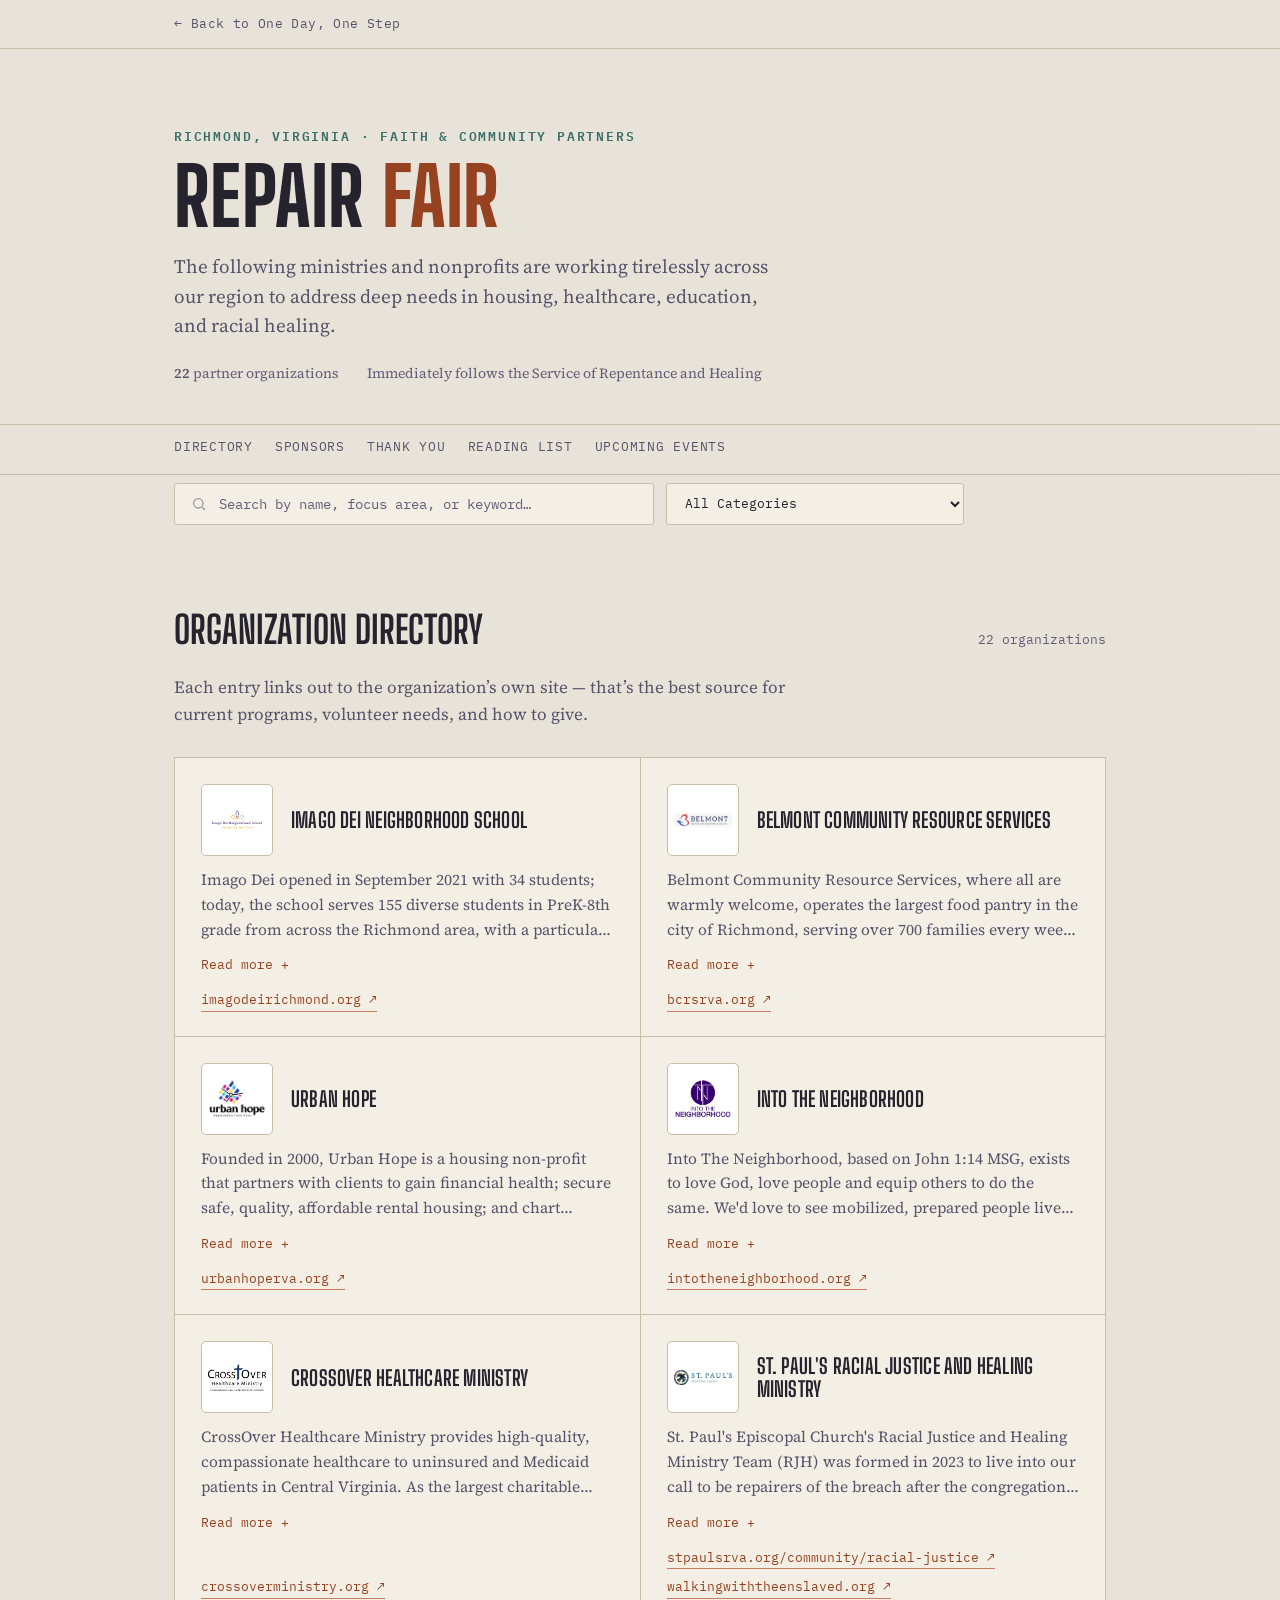
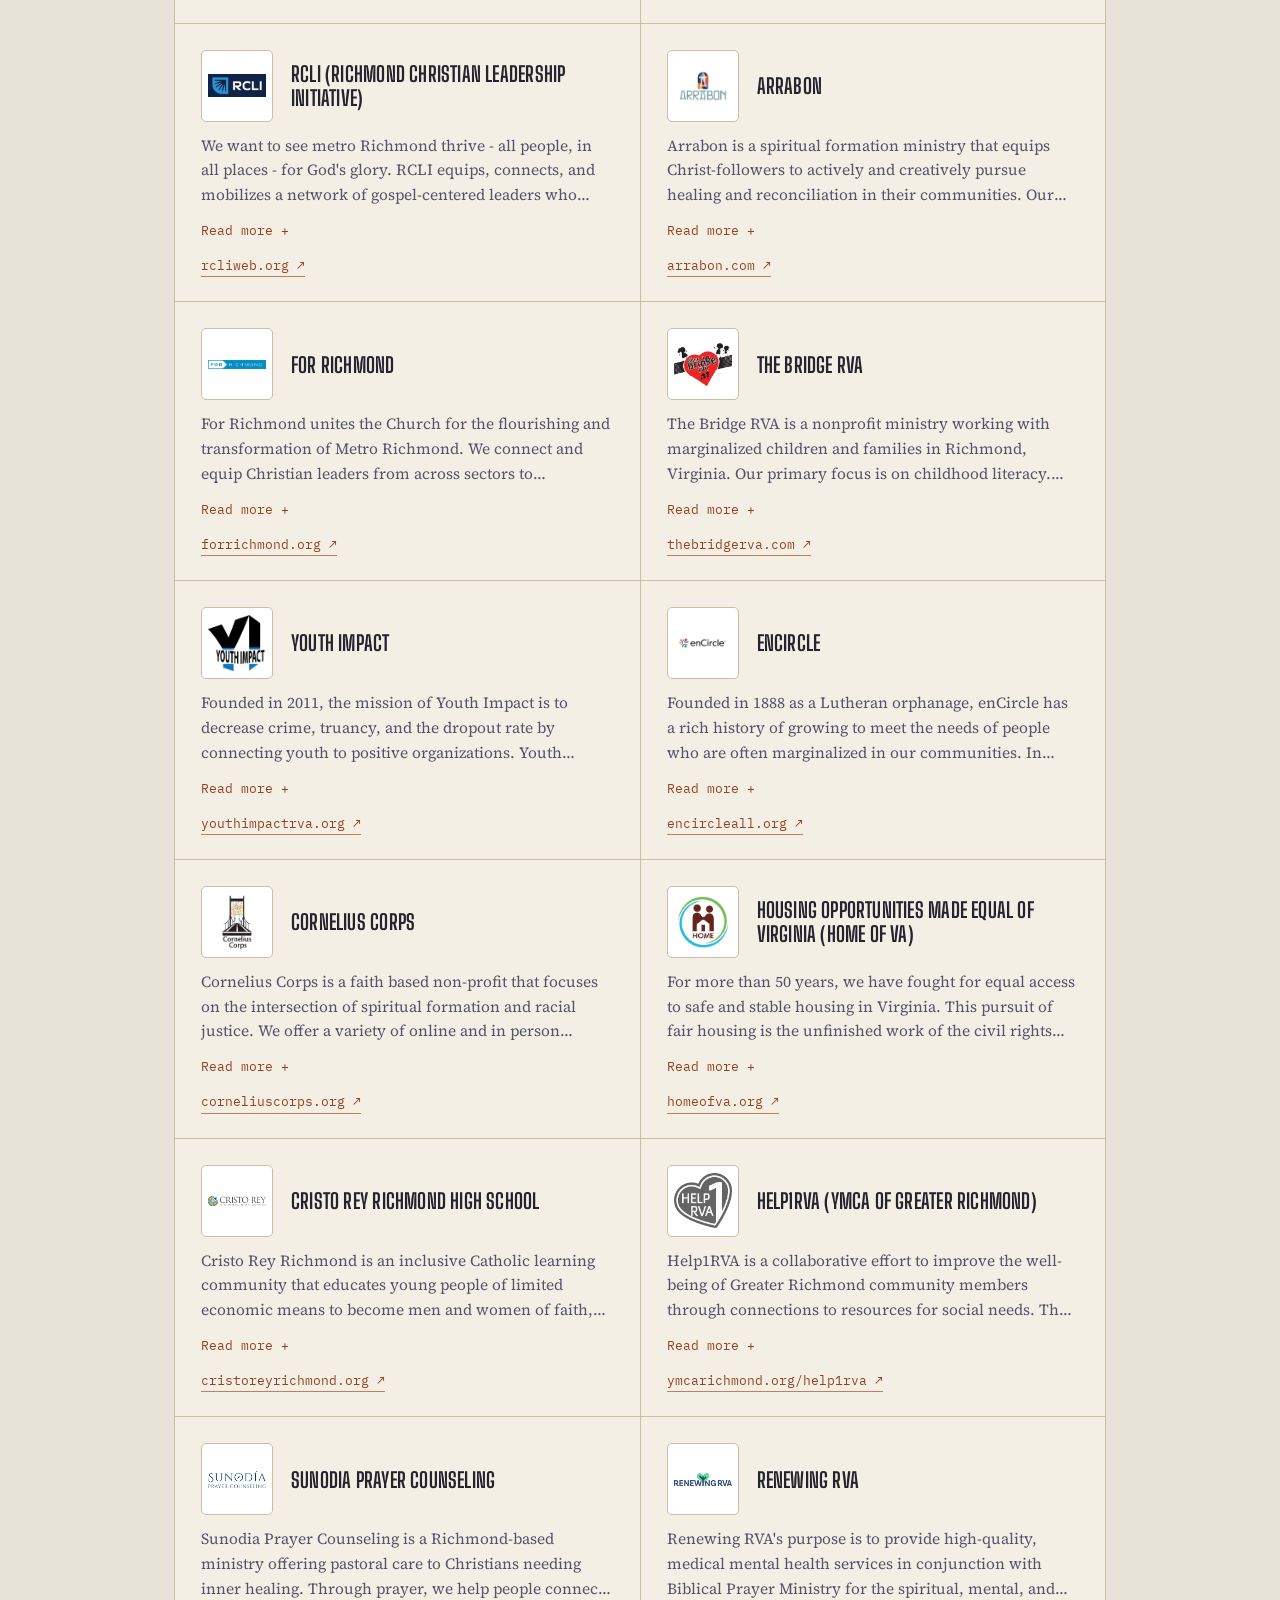
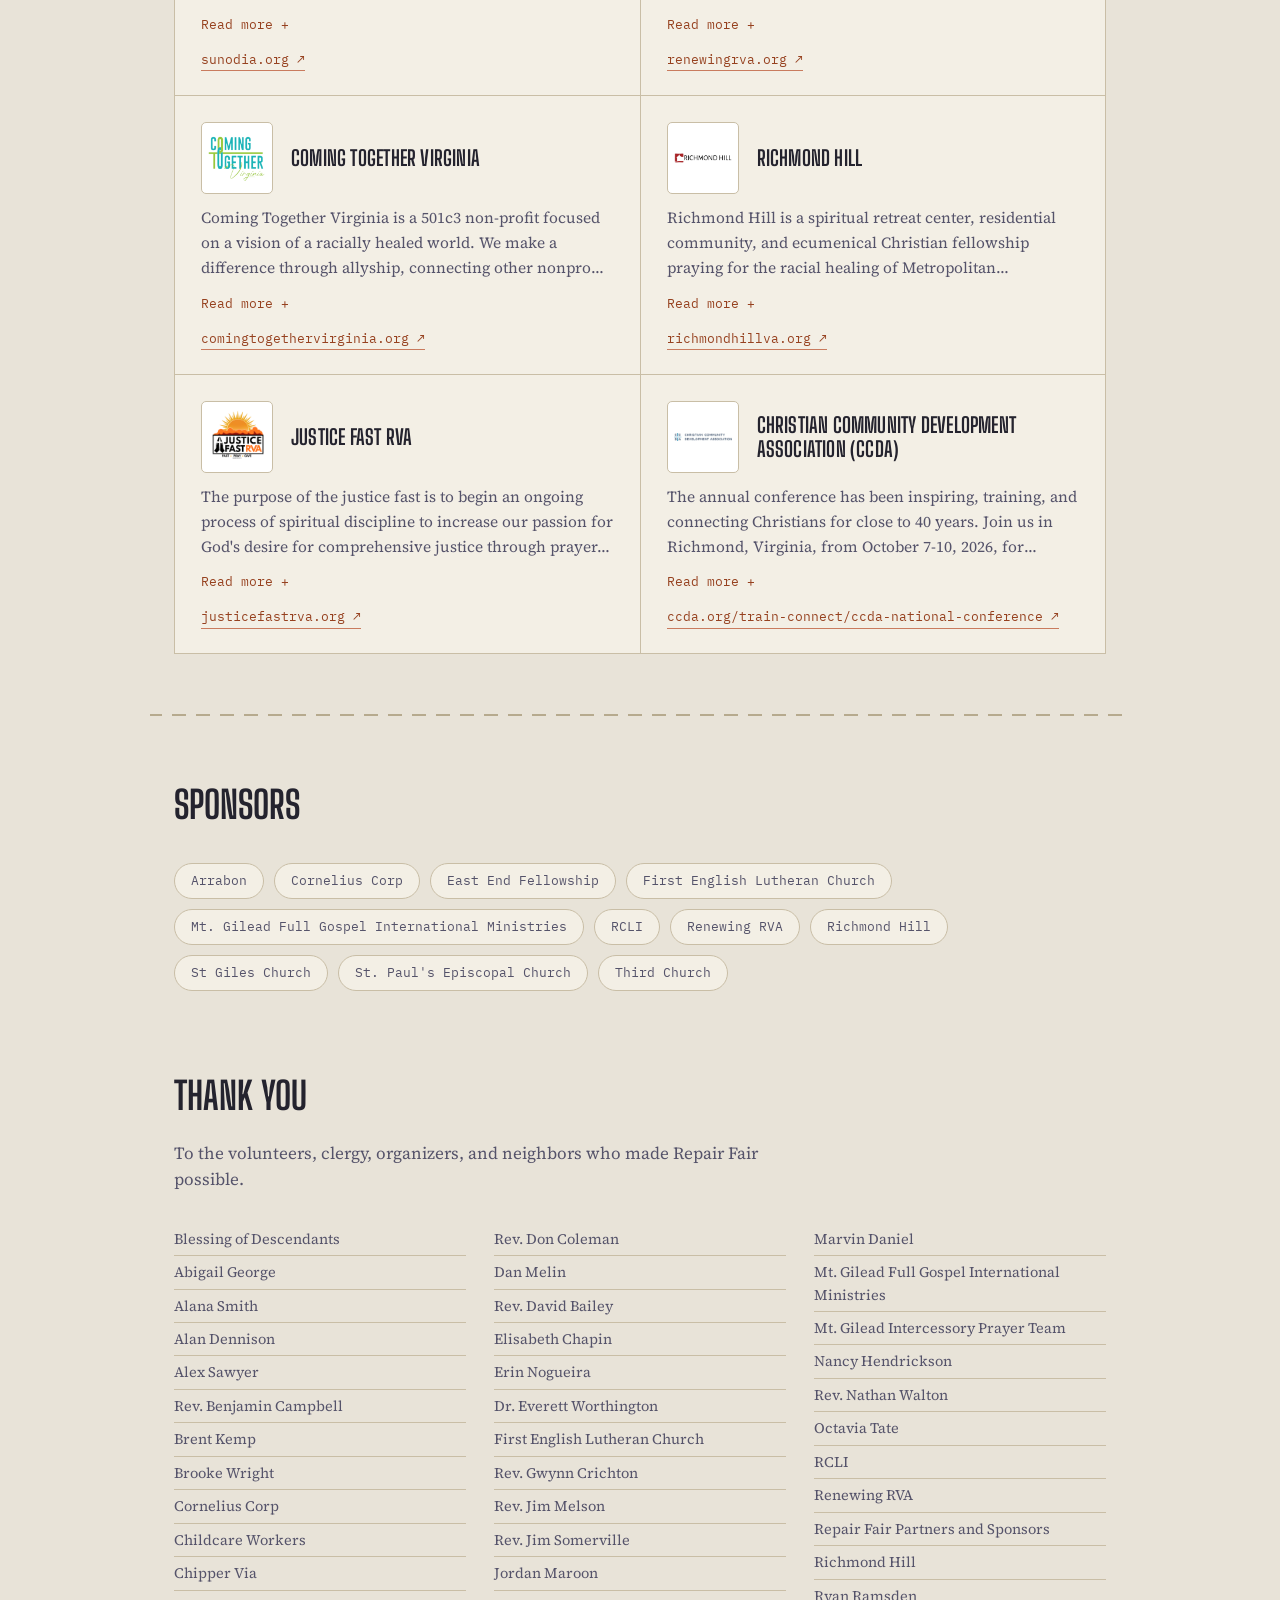
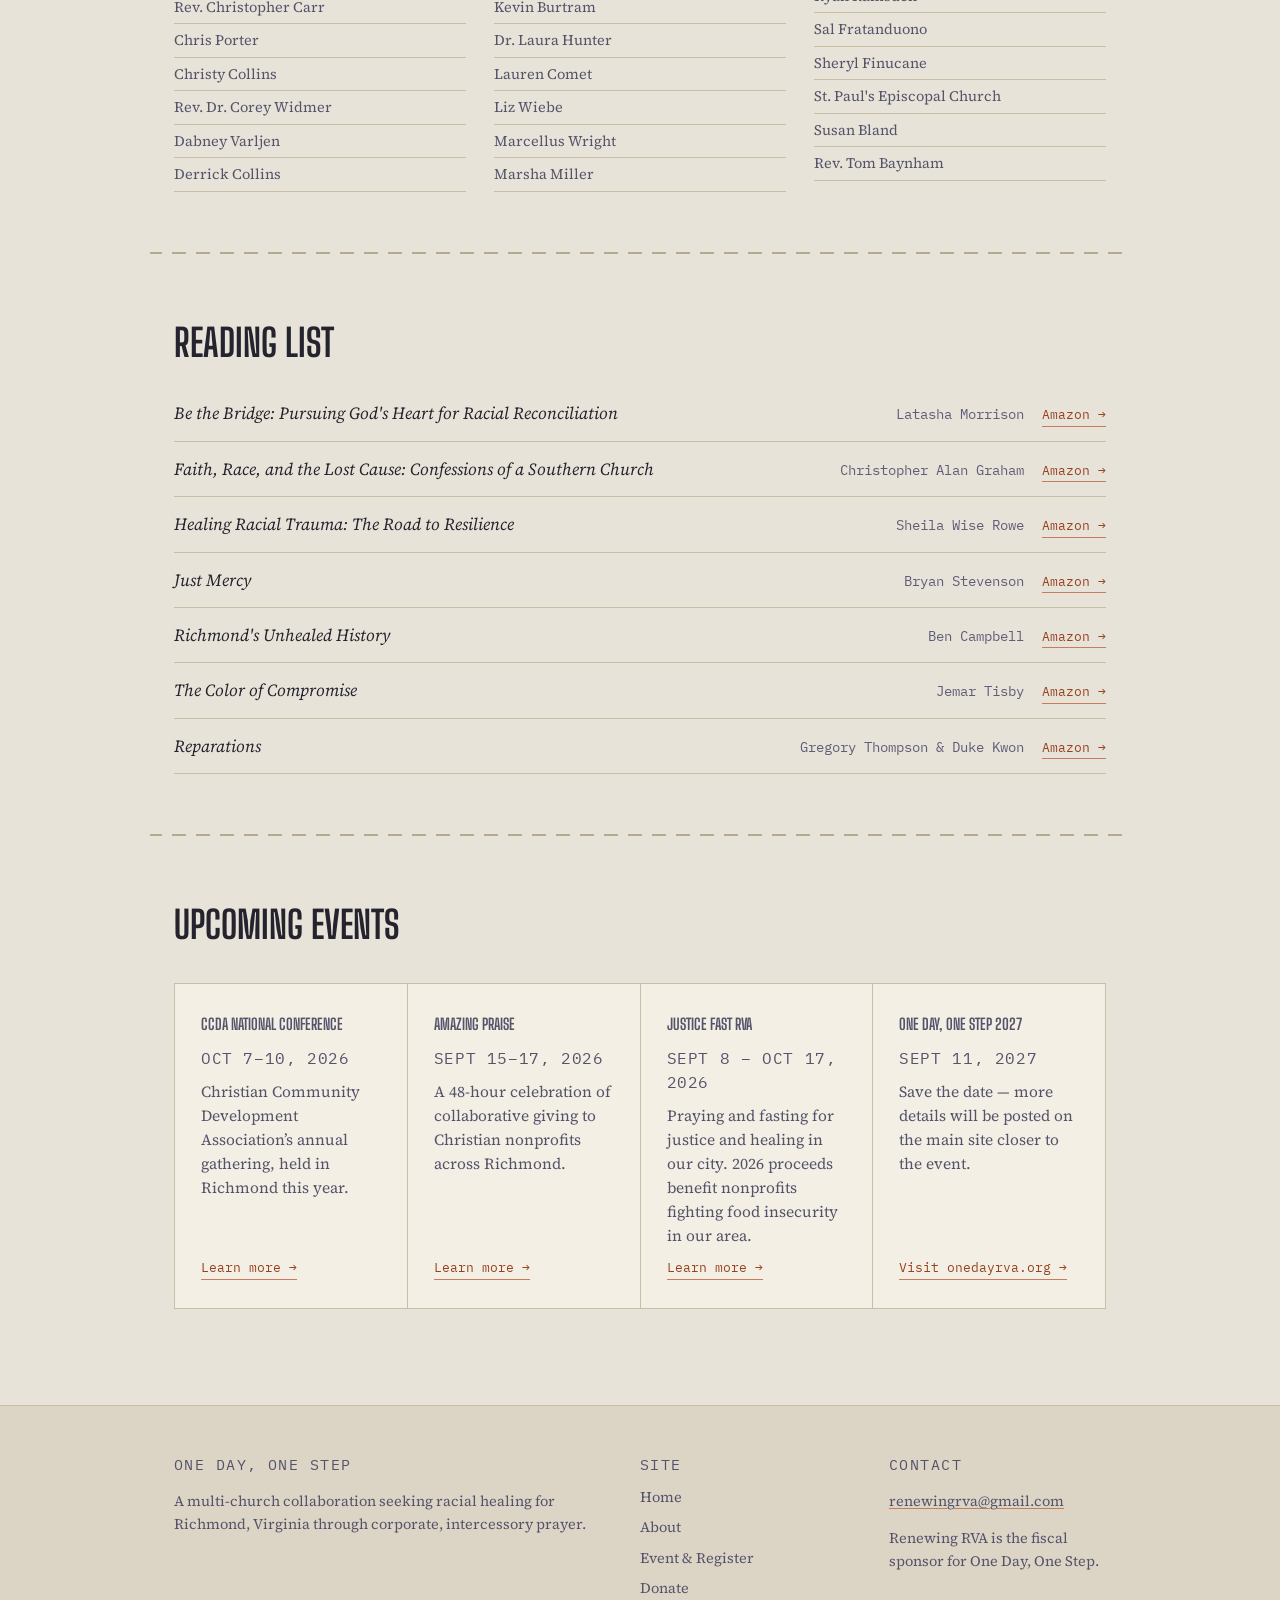
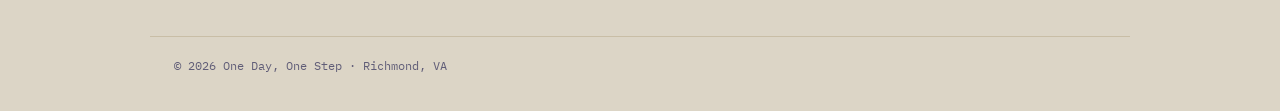
==== commit 3a87c496: "Design/usability pass: fix empty grid cell, mobile reading-list bug, contrast, and tap targets Ran a" ====
--- a/index.html
+++ b/index.html
@@ -456,7 +456,7 @@
     <div class="section-head">
       <h2 class="section-title">Upcoming Events</h2>
     </div>
-    <div class="card-grid">
+    <div class="card-grid card-grid-4">
       <div class="card">
         <p class="card-title">CCDA National Conference</p>
         <p class="card-date mono">OCT 7&ndash;10, 2026</p>
--- a/css/site.css
+++ b/css/site.css
@@ -11,8 +11,8 @@
   --paper-deep: #DCD5C6;
   --ink: #24232E;
   --ink-soft: #55536A;
-  --ink-faint: #86839A;
-  --accent: #B5502E;
+  --ink-faint: #605D77;
+  --accent: #96411F;
   --accent-soft: #C97B5E;
   --thread: #3A6E68;
   --thread-soft: #6B958F;
@@ -188,6 +188,11 @@
   letter-spacing: 0.03em;
   color: var(--ink-soft);
   text-decoration: none;
+  display: inline-block;
+  /* Padding+negative-margin: grows the tap target toward 44px without
+     changing the bar's visible height or nav.jump's sticky offset below. */
+  padding: 12px 0;
+  margin: -12px 0;
 }
 .back-link:hover{ color: var(--accent); }
 
@@ -200,6 +205,15 @@
   backdrop-filter: blur(6px);
   border-bottom: 1px solid var(--line);
 }
+nav.jump::after{
+  /* Hints there's more to scroll when the links overflow (mobile) */
+  content: "";
+  position: absolute;
+  top: 0; right: 0; bottom: 1px;
+  width: 28px;
+  background: linear-gradient(to right, transparent, var(--paper));
+  pointer-events: none;
+}
 nav.jump .wrap{
   display: flex;
   align-items: center;
@@ -216,7 +230,8 @@
   text-decoration: none;
   white-space: nowrap;
   border-bottom: 2px solid transparent;
-  padding-bottom: 3px;
+  padding: 10px 0 3px;
+  margin-top: -10px;
 }
 nav.jump a:hover{ color: var(--accent); border-color: var(--accent-soft); }
 
@@ -389,6 +404,9 @@
   border: 1px solid var(--line);
 }
 @media (max-width: 760px){ .card-grid{ grid-template-columns: 1fr; } }
+.card-grid-4{ grid-template-columns: repeat(4, 1fr); }
+@media (max-width: 900px){ .card-grid-4{ grid-template-columns: repeat(2, 1fr); } }
+@media (max-width: 520px){ .card-grid-4{ grid-template-columns: 1fr; } }
 .card{
   background: var(--paper-raised);
   padding: 28px 26px;
@@ -722,8 +740,8 @@
   align-self: flex-start;
   background: none;
   border: none;
-  padding: 0;
-  margin: -6px 0 0;
+  padding: 8px 4px;
+  margin: -6px 0 -8px -4px;
   font-family: "IBM Plex Mono", monospace;
   font-size: 12.5px;
   color: var(--accent);
@@ -788,6 +806,14 @@
   white-space: nowrap;
 }
 .book-buy:hover{ border-color: var(--thread-soft); }
+@media (max-width: 560px){
+  /* Below this width, book-title's internal text wrapping and the row's
+     flex-wrap fight over the same line, scrambling author/buy-link
+     placement (e.g. short titles like "Richmond's Unhealed History").
+     Stack each field on its own line instead. */
+  .reading-list li{ flex-direction: column; align-items: flex-start; gap: 4px; }
+  .book-title{ min-width: 0; }
+}
 
 /* ---------- Honor roll (dense name list) ---------- */
 .honor-roll{ columns: 3 200px; column-gap: 28px; }
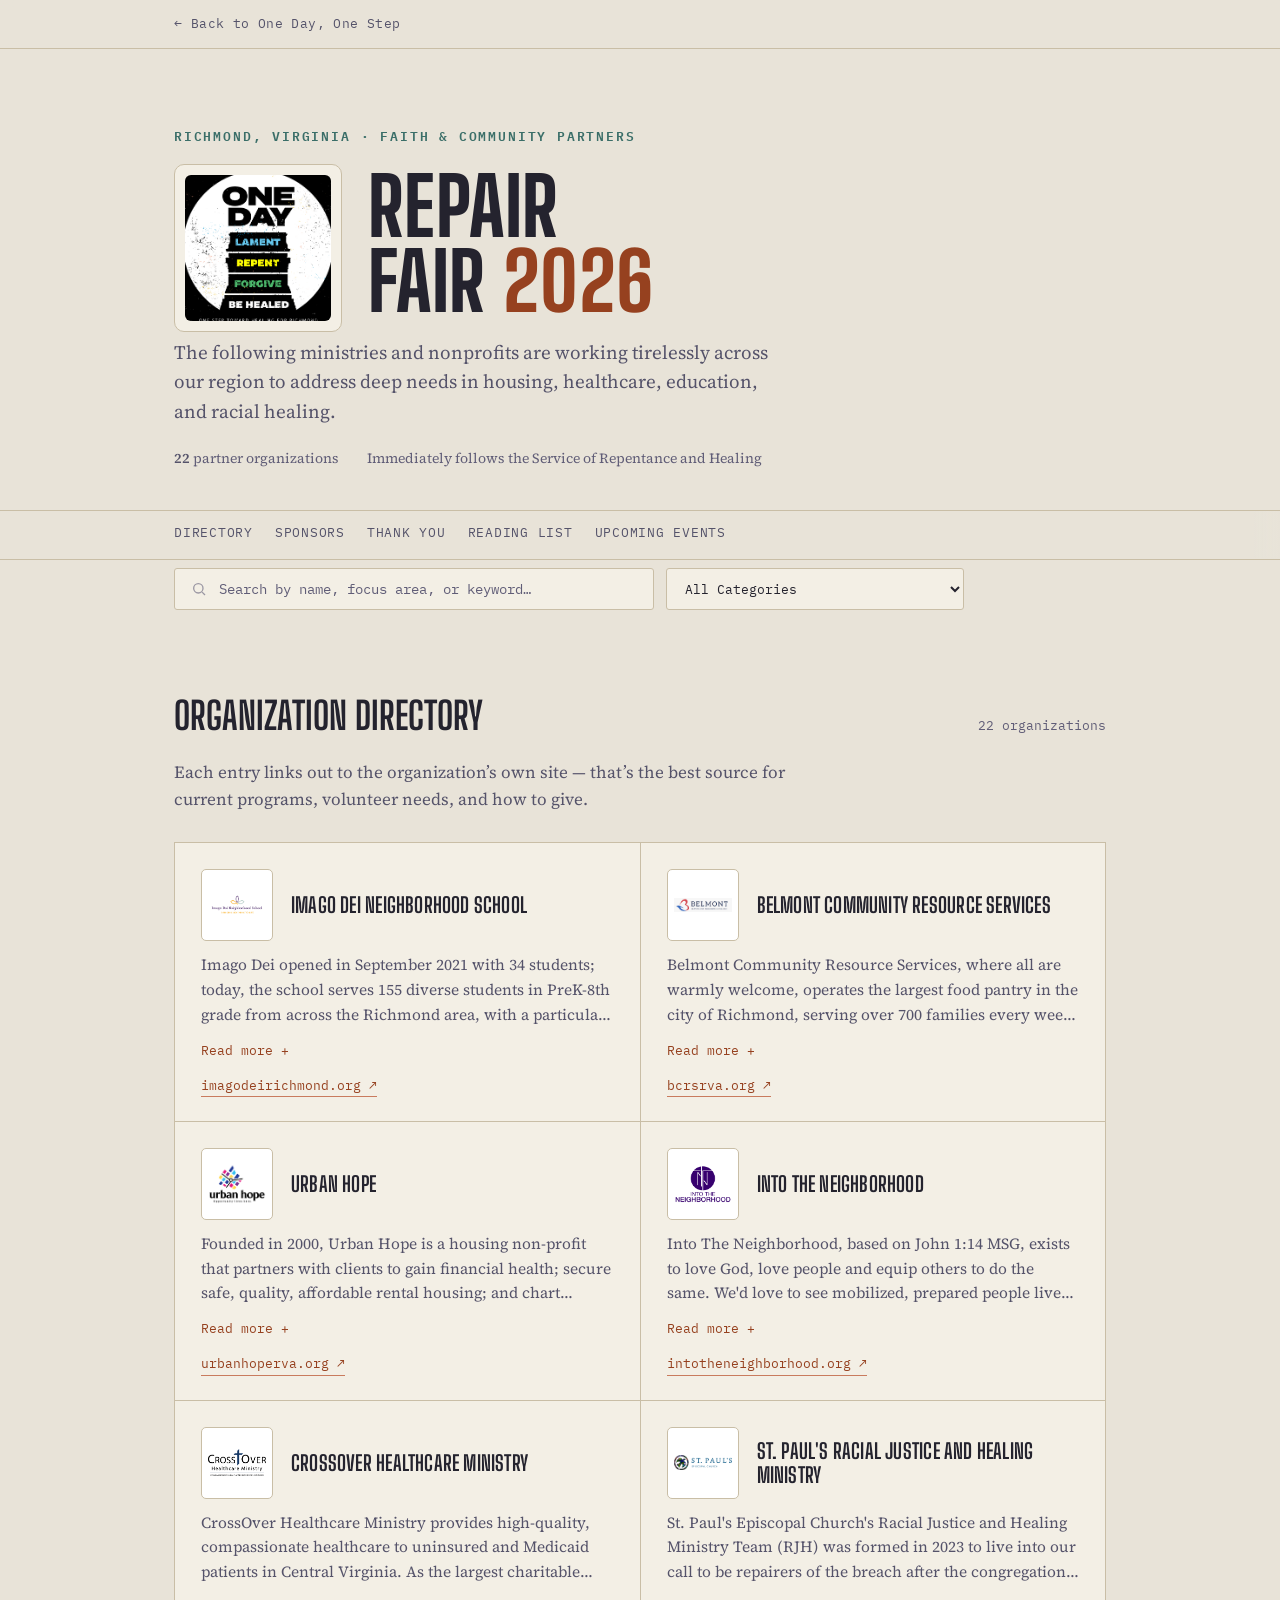
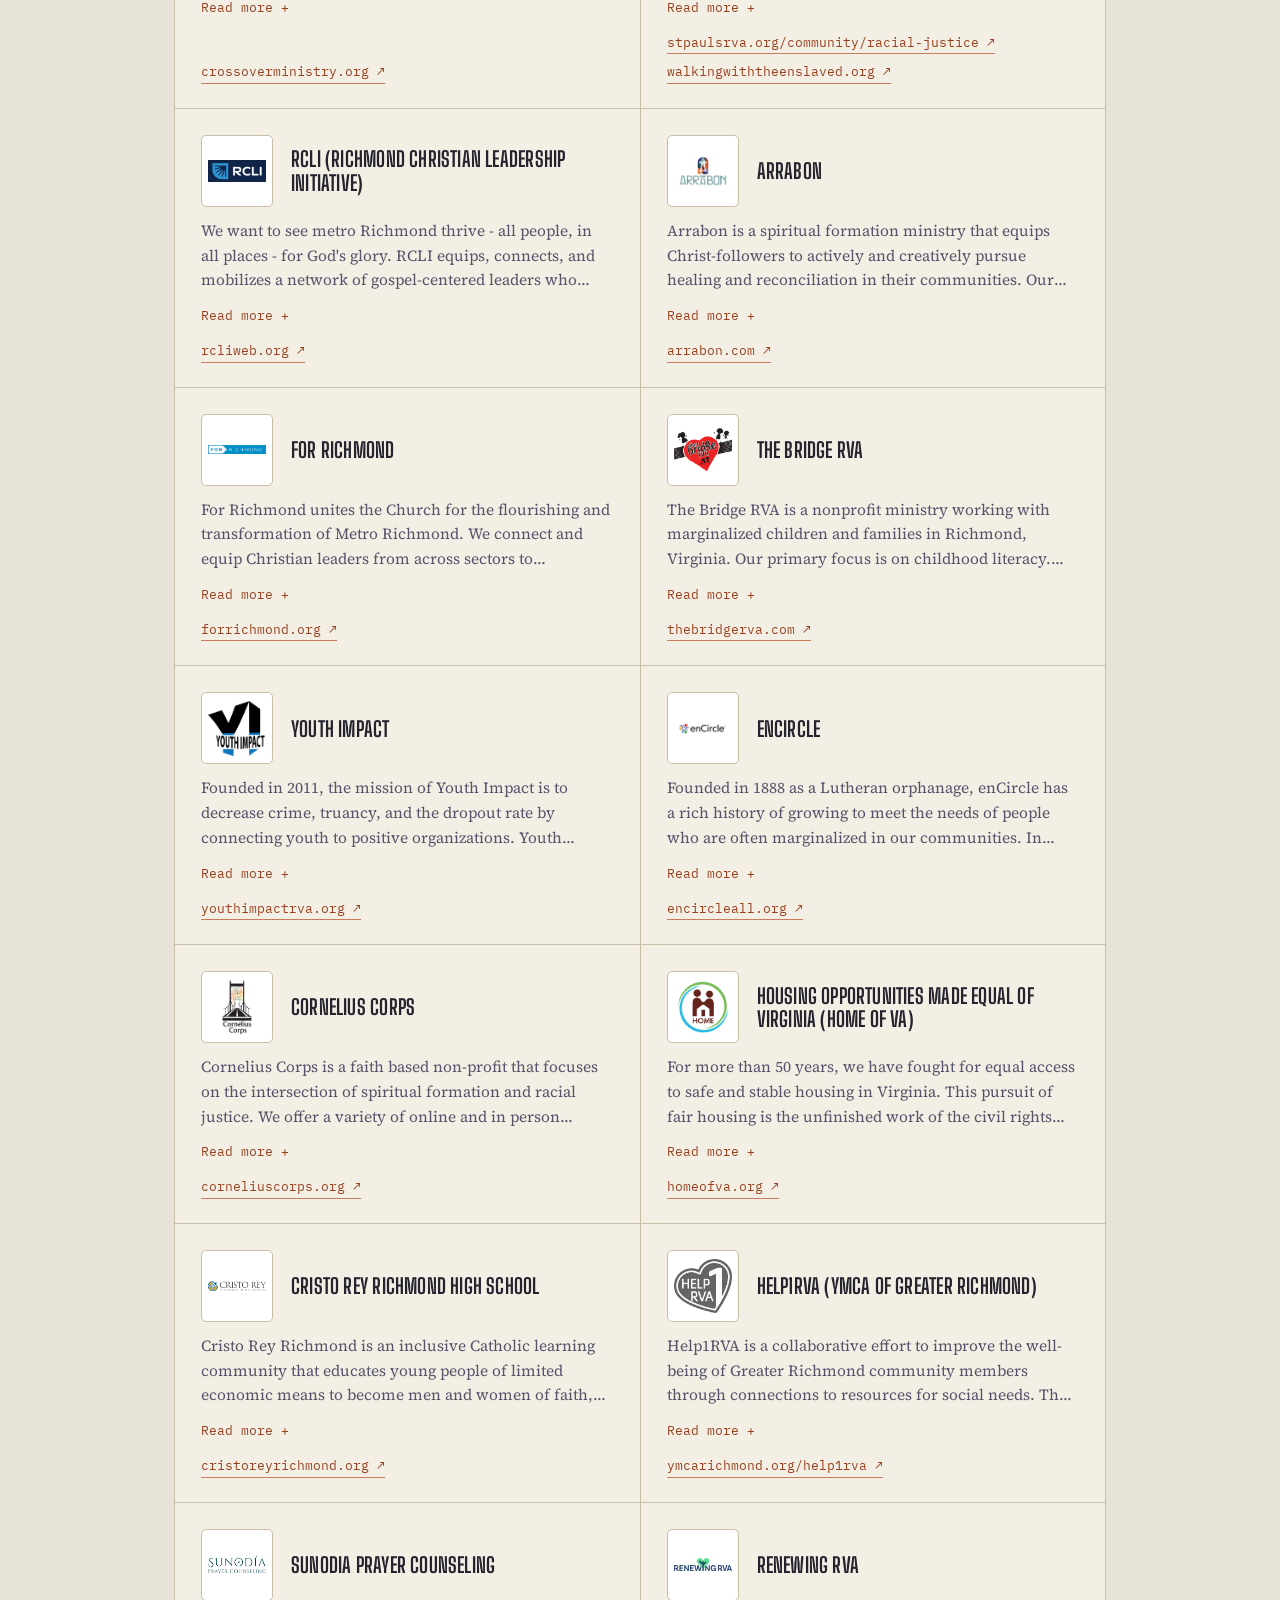
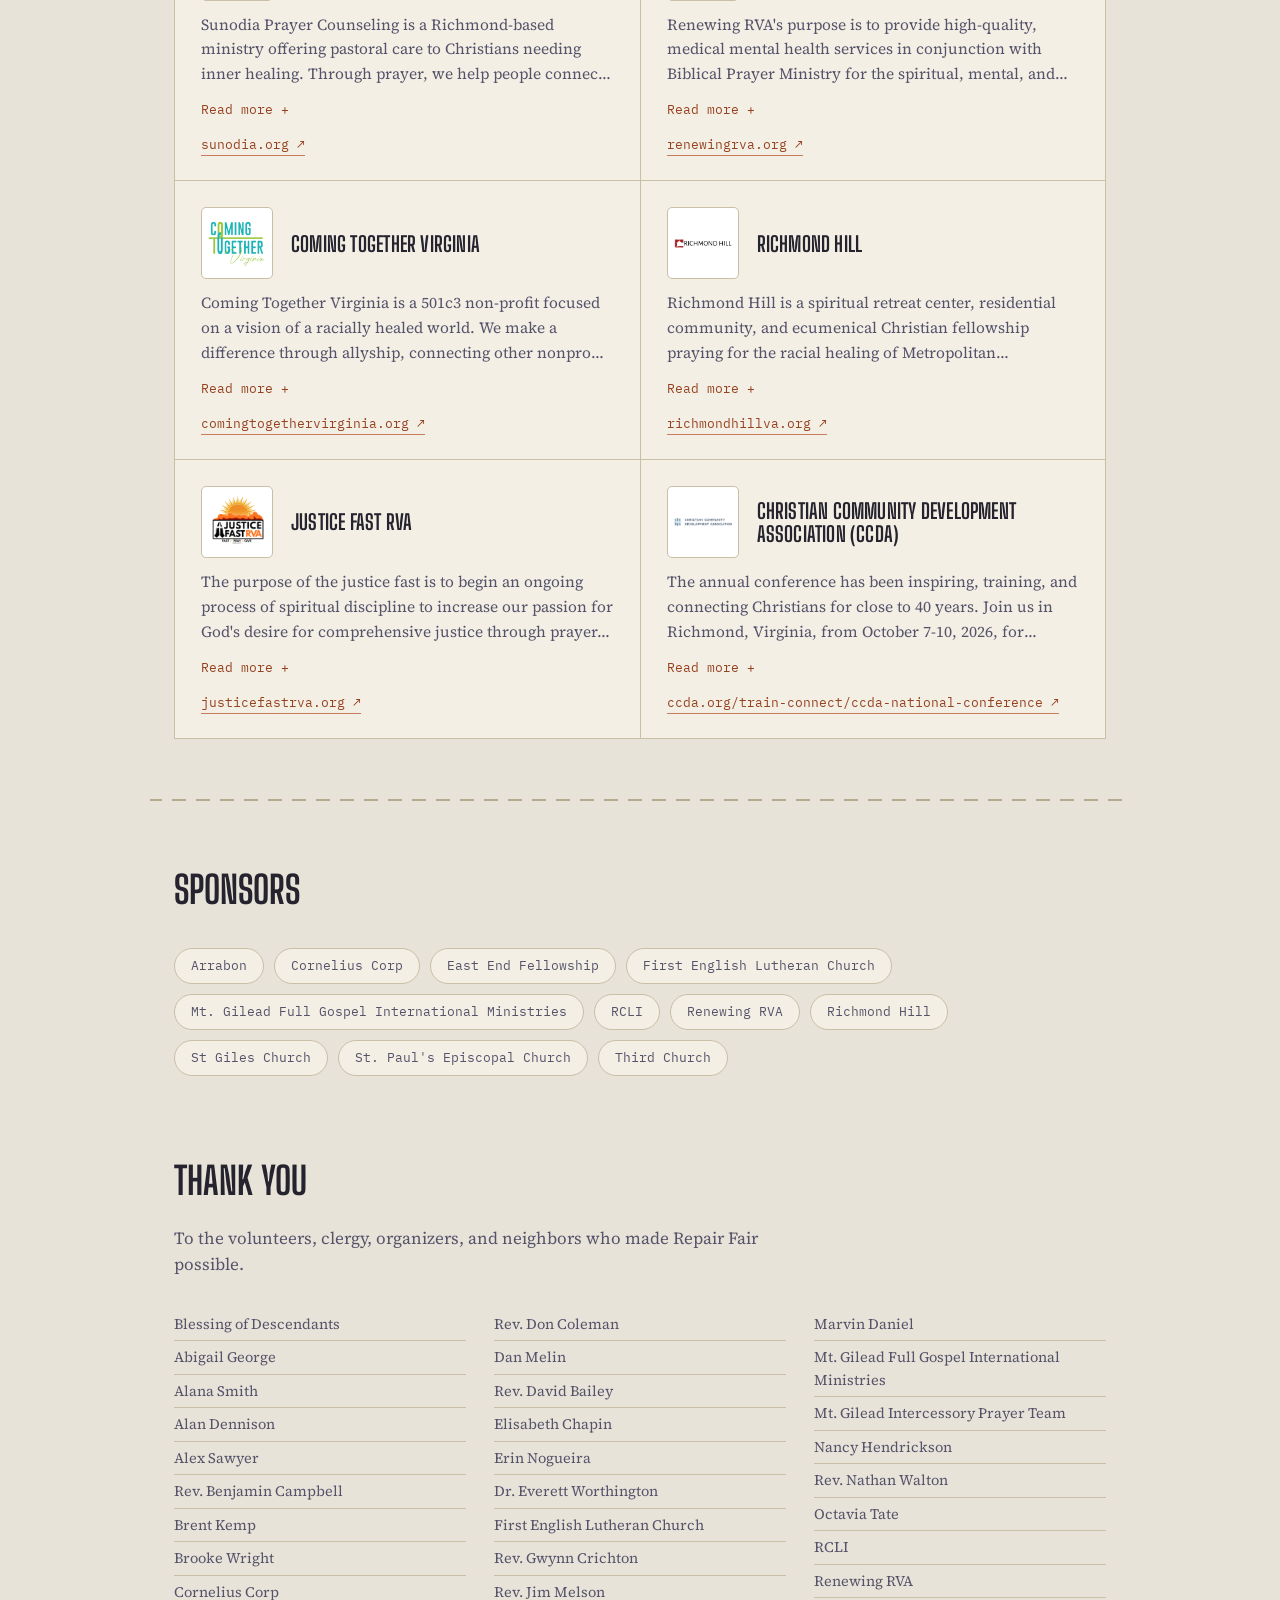
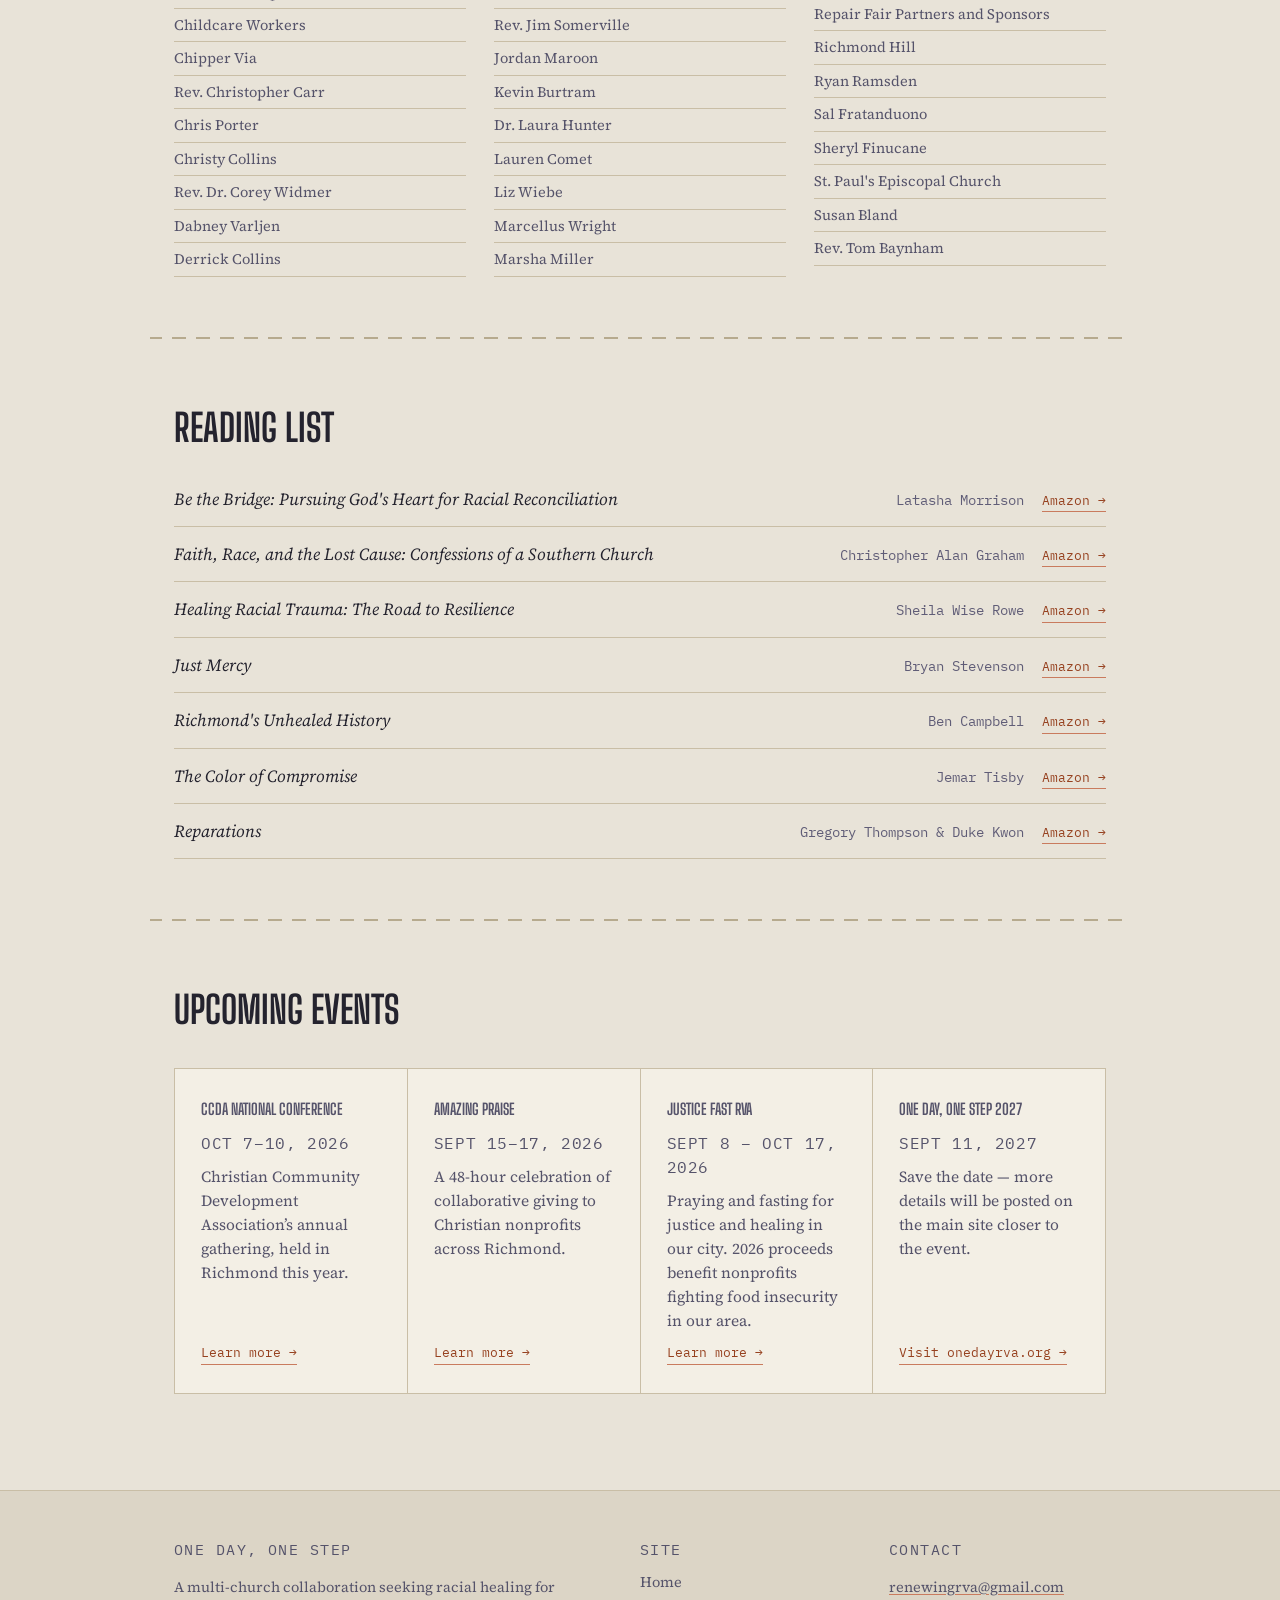
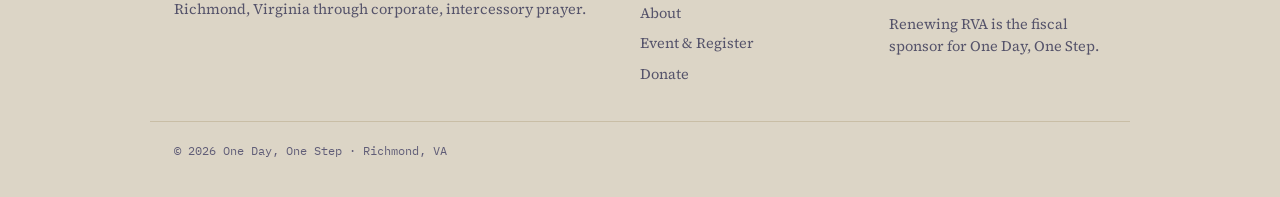
==== commit dcd760a2: "Restore the One Day, One Step monument mark in the masthead Another piece dropped when the page was " ====
--- a/index.html
+++ b/index.html
@@ -21,7 +21,12 @@
 <header class="masthead">
   <div class="wrap">
     <p class="eyebrow mono">RICHMOND, VIRGINIA &middot; FAITH &amp; COMMUNITY PARTNERS</p>
-    <h1 class="title">Repair <span class="thread-underline">Fair</span></h1>
+    <div class="masthead-head">
+      <div class="masthead-logo-frame">
+        <img src="images/one-day-one-step-mark.png" alt="One Day, One Step: Lament, Repent, Forgive, Be Healed">
+      </div>
+      <h1 class="title">Repair<br>Fair <span class="thread-underline">2026</span></h1>
+    </div>
     <p class="lede">The following ministries and nonprofits are working tirelessly across our region to address deep needs in housing, healthcare, education, and racial healing.</p>
     <div class="meta-row">
       <span><strong>22</strong> partner organizations</span>
--- a/css/site.css
+++ b/css/site.css
@@ -252,6 +252,32 @@
   color: var(--thread);
   font-weight: 600;
 }
+.masthead-head{
+  display: flex;
+  align-items: center;
+  gap: 26px;
+}
+.masthead-logo-frame{
+  flex: none;
+  height: clamp(90px, 16vw, 168px);
+  width: clamp(90px, 16vw, 168px);
+  display: flex;
+  align-items: center;
+  justify-content: center;
+  background: var(--paper-raised);
+  border: 1px solid var(--line);
+  border-radius: 10px;
+  padding: 10px;
+}
+.masthead-logo-frame img{
+  max-height: 100%;
+  max-width: 100%;
+  object-fit: contain;
+  border-radius: 6px;
+}
+@media (max-width: 560px){
+  .masthead-head{ gap: 16px; }
+}
 h1.title{
   font-family: "Big Shoulders Display", "Arial Narrow", sans-serif;
   font-weight: 800;
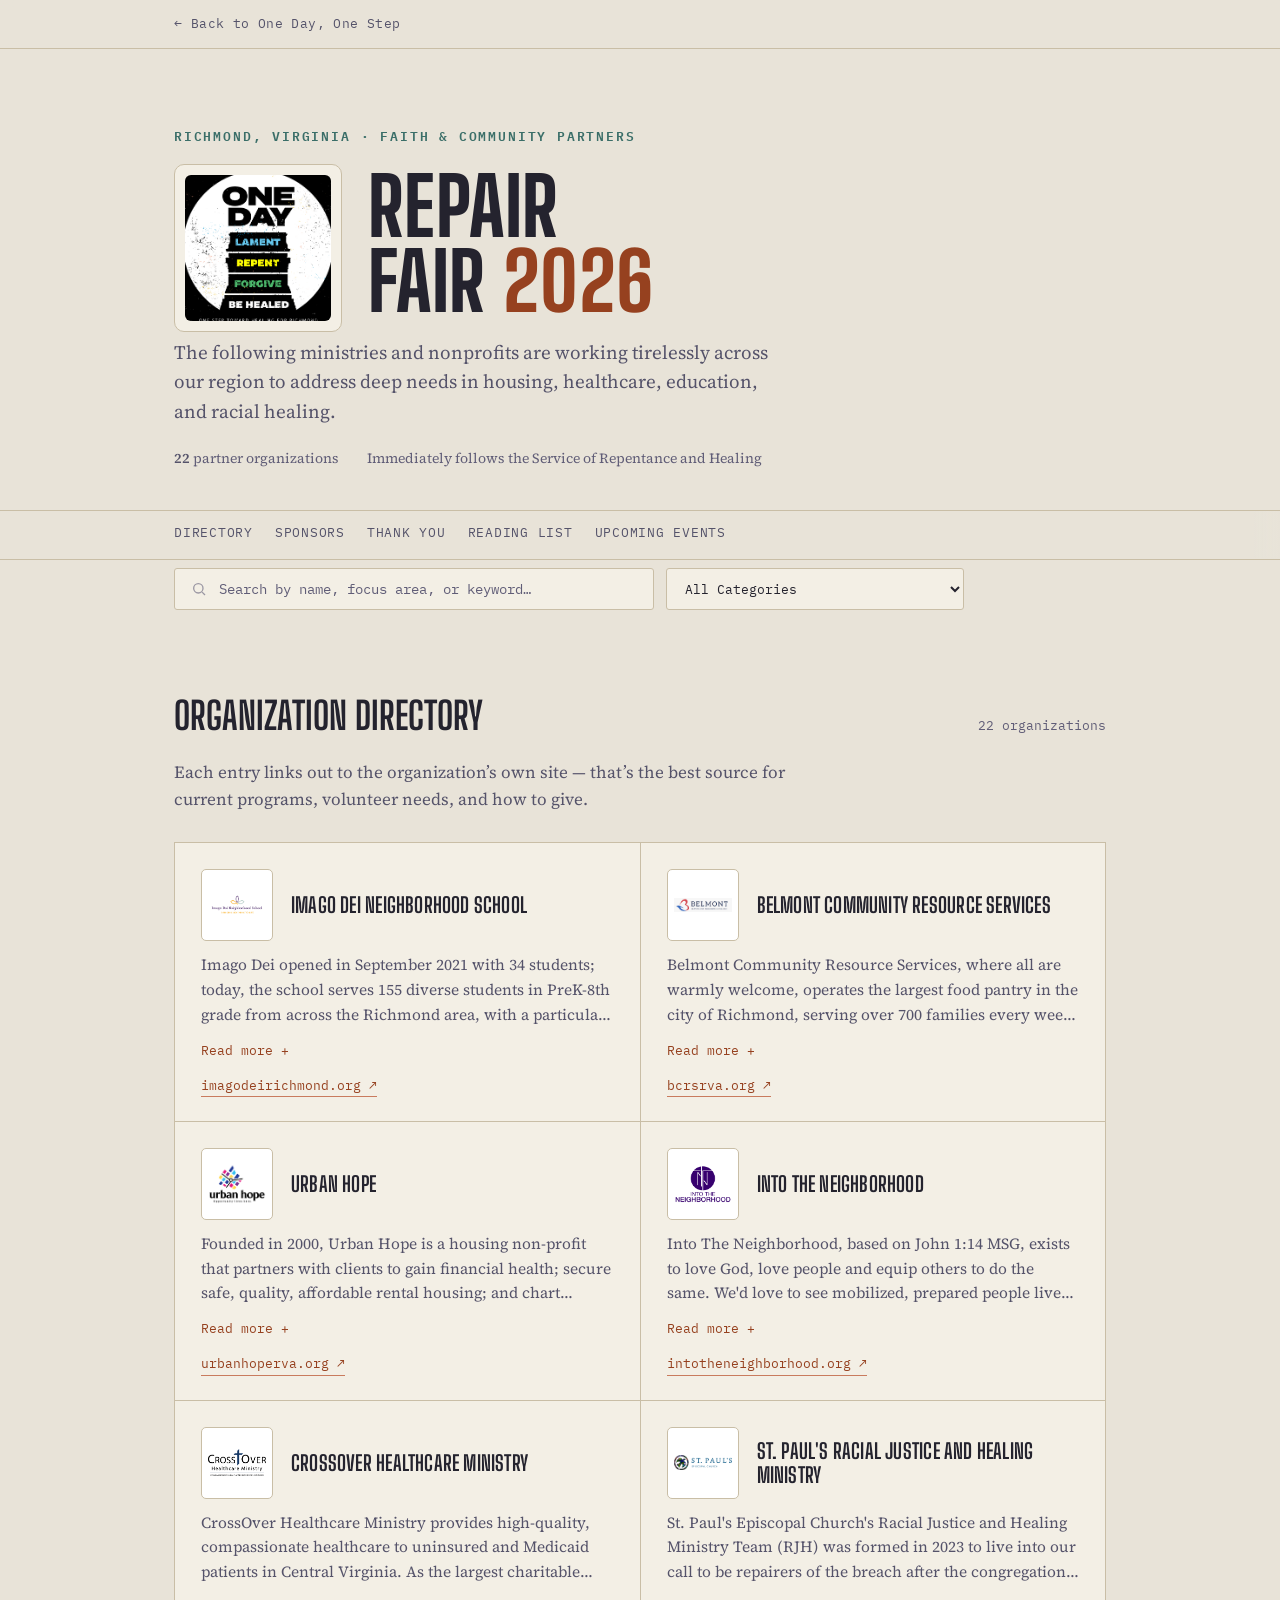
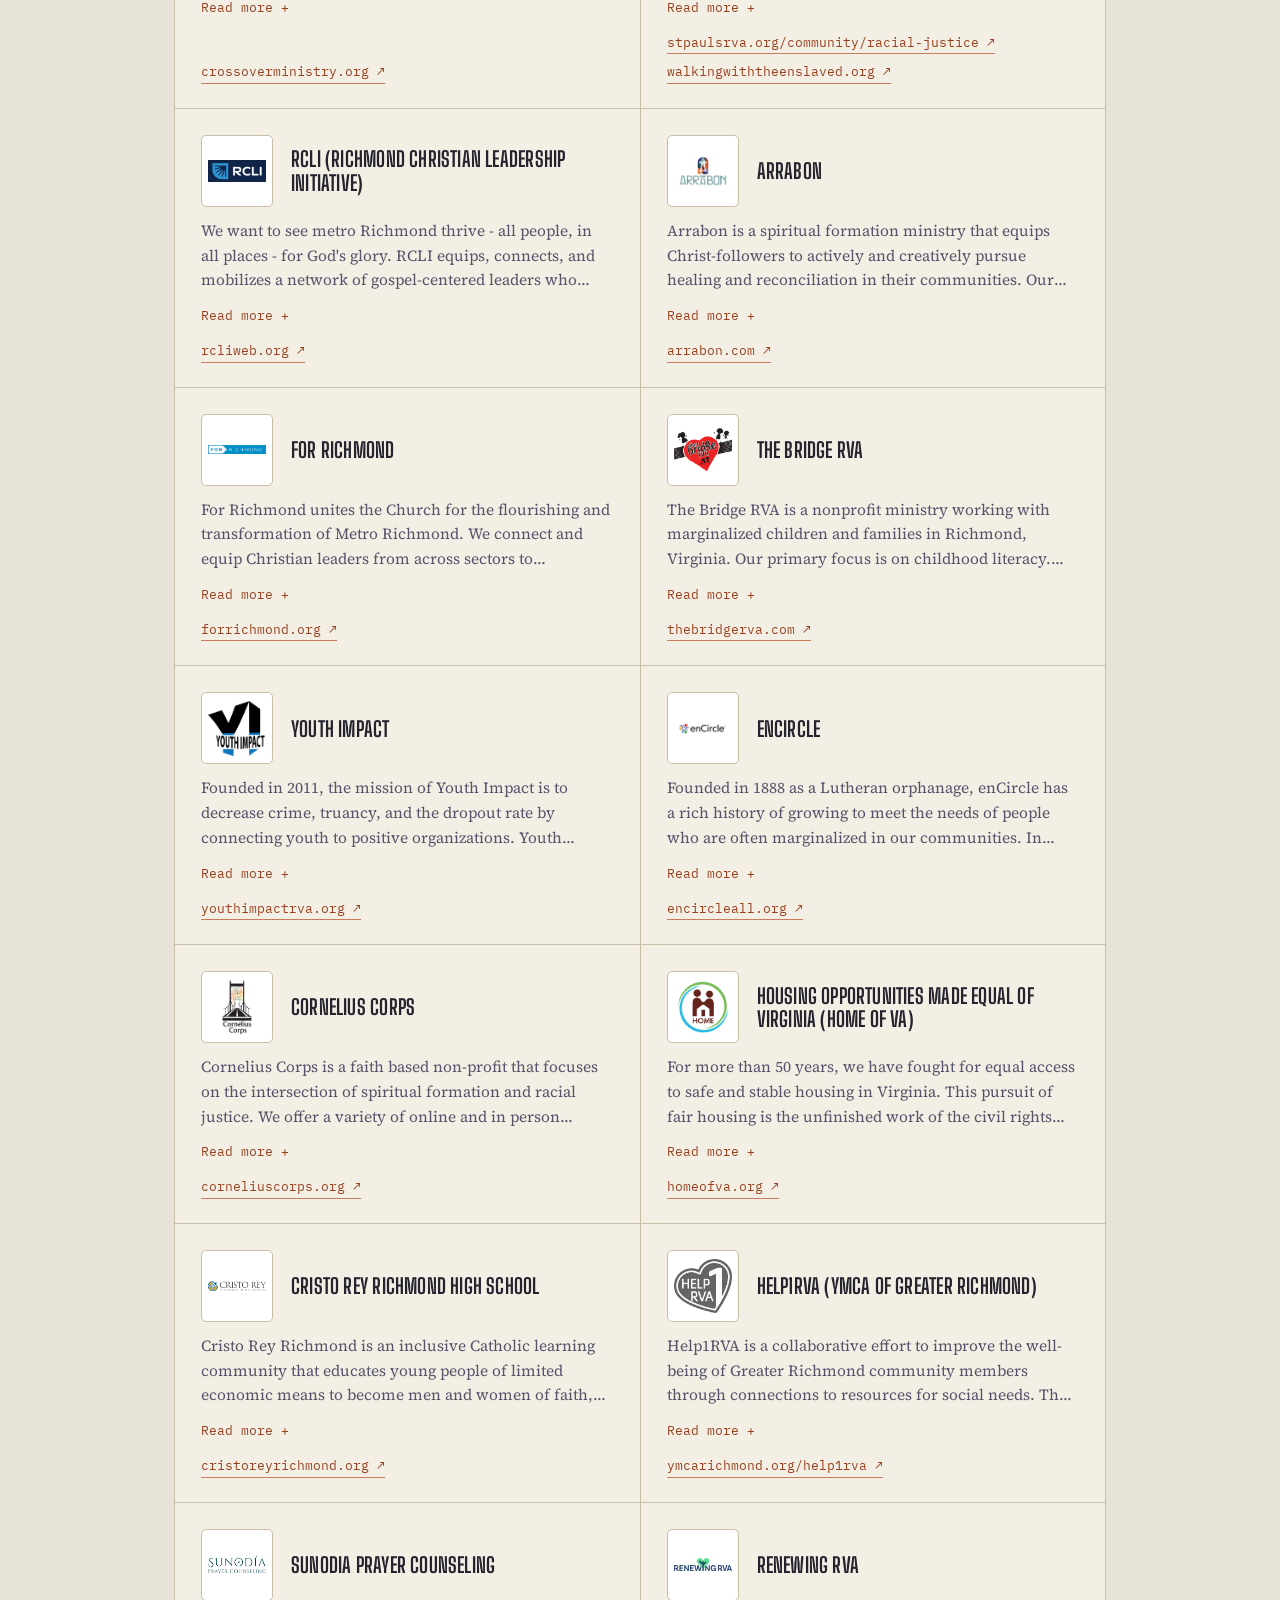
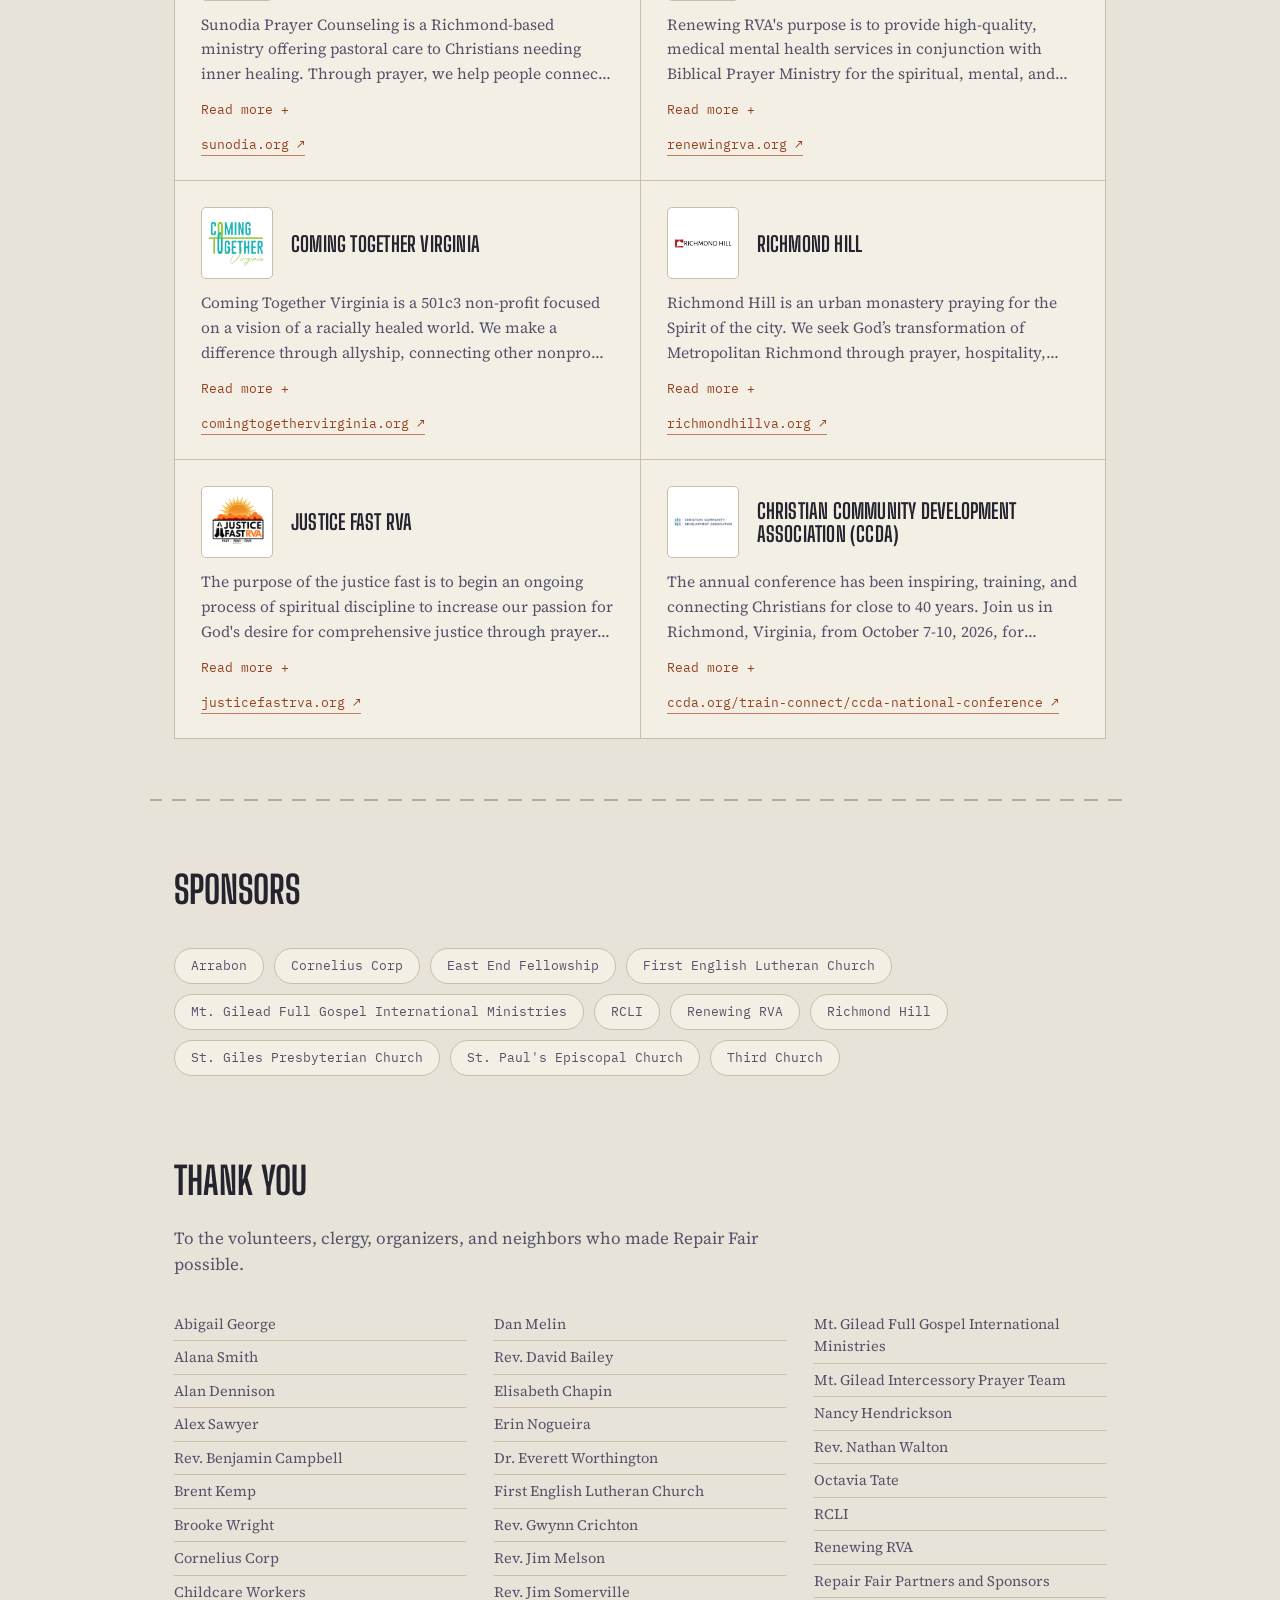
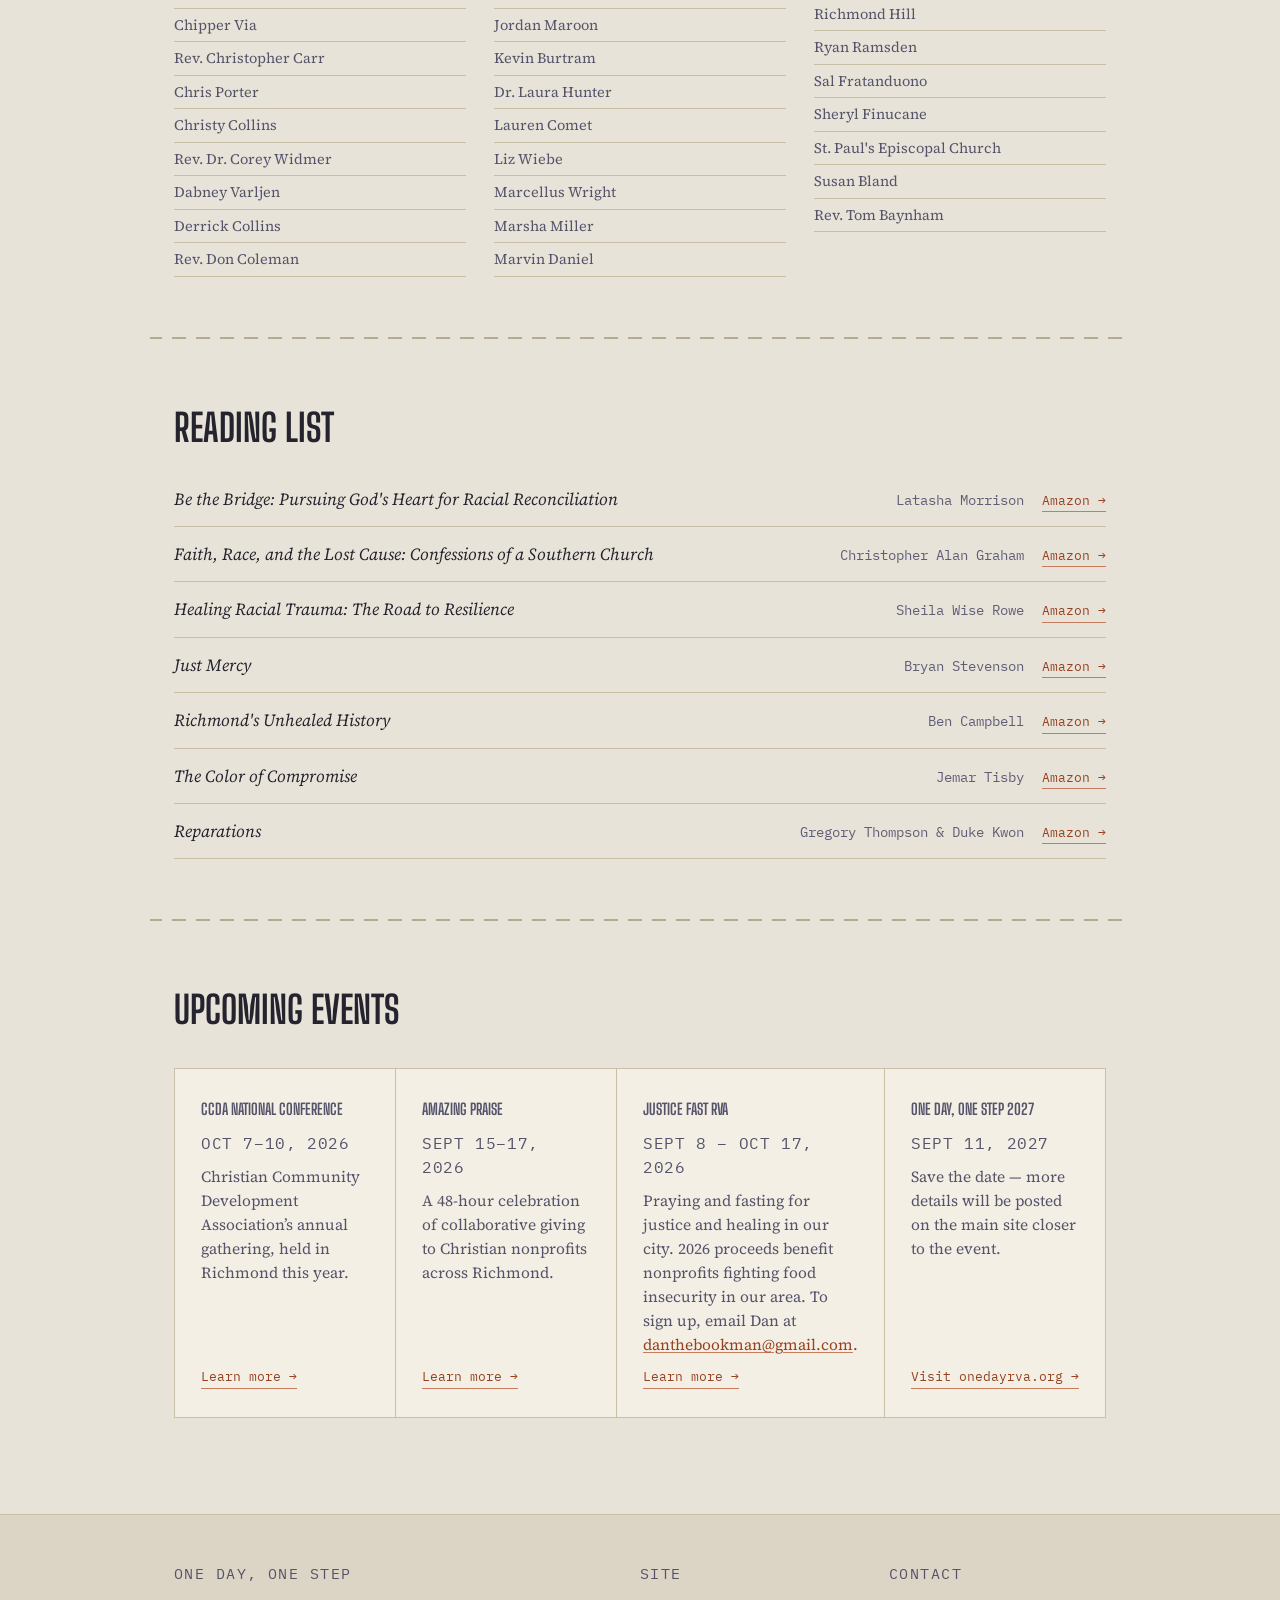
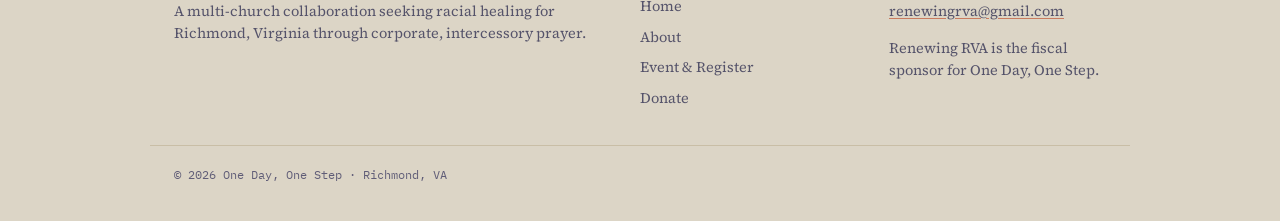
==== commit 99f4e4c3: "Apply Katie's edits: sponsor name, Thank You, Justice Fast sign-up, Richmond Hill - St Giles Church " ====
--- a/index.html
+++ b/index.html
@@ -285,23 +285,23 @@
           <a href="http://comingtogethervirginia.org" target="_blank" rel="noopener">comingtogethervirginia.org ↗</a>
         </div>
       </article>
-      <article class="org-card" data-search="richmond hill richmond hill is a spiritual retreat center, residential community, and ecumenical christian fellowship praying for the racial healing of metropolitan richmond. our work is focused on unearthing and naming the pains of the past and the present; advocating for a just and equitable society; collaborating with allies and activists and creating a stronger community for present and future generations." data-categories="racial-reconciliation">
+      <article class="org-card" data-search="richmond hill richmond hill is an urban monastery praying for the spirit of the city. we seek god&#39;s transformation of metropolitan richmond through prayer, hospitality, racial healing, and spiritual development. we pray and work for the healing of racial wounds that have persisted in our city since its founding by lifting up the history of those enslaved on our land and advocating for a just and equitable future for our whole city." data-categories="racial-reconciliation">
         <div class="org-head">
           <img class="org-logo" src="images/orgs/richmond-hill.png" alt="Richmond Hill logo" loading="lazy">
           <h3 class="org-name">Richmond Hill</h3>
         </div>
-        <p class="org-desc">Richmond Hill is a spiritual retreat center, residential community, and ecumenical Christian fellowship praying for the racial healing of Metropolitan Richmond. Our work is focused on unearthing and naming the pains of the past and the present; advocating for a just and equitable society; collaborating with allies and activists and creating a stronger community for present and future generations.</p>
+        <p class="org-desc">Richmond Hill is an urban monastery praying for the Spirit of the city. We seek God&rsquo;s transformation of Metropolitan Richmond through prayer, hospitality, racial healing, and spiritual development. We pray and work for the healing of racial wounds that have persisted in our city since its founding by lifting up the history of those enslaved on our land and advocating for a just and equitable future for our whole city.</p>
         <button class="org-toggle" type="button">Read more +</button>
         <div class="org-links">
           <a href="http://richmondhillva.org" target="_blank" rel="noopener">richmondhillva.org ↗</a>
         </div>
       </article>
-      <article class="org-card" data-search="justice fast rva the purpose of the justice fast is to begin an ongoing process of spiritual discipline to increase our passion for god&#39;s desire for comprehensive justice through prayer, fasting, and acts of mercy. during a 40 day period, participants are emailed a daily devotion and suggested prayer points; together we unite in prayer for justice for our city. participants fast from something they usually take pleasure in and donate the money they would normally spend on that activity to the justice fast." data-categories="racial-reconciliation">
+      <article class="org-card" data-search="justice fast rva the purpose of the justice fast is to begin an ongoing process of spiritual discipline to increase our passion for god&#39;s desire for comprehensive justice through prayer, fasting, and acts of mercy. during a 40 day period, participants are emailed a daily devotion and suggested prayer points; together we unite in prayer for justice for our city. participants fast from something they usually take pleasure in and donate the money they would normally spend on that activity to the justice fast. to sign up, email dan at danthebookman@gmail.com." data-categories="racial-reconciliation">
         <div class="org-head">
           <img class="org-logo" src="images/orgs/justice-fast-rva.png" alt="Justice Fast RVA logo" loading="lazy">
           <h3 class="org-name">Justice Fast RVA</h3>
         </div>
-        <p class="org-desc">The purpose of the justice fast is to begin an ongoing process of spiritual discipline to increase our passion for God&#39;s desire for comprehensive justice through prayer, fasting, and acts of mercy. During a 40 day period, participants are emailed a daily devotion and suggested prayer points; together we unite in prayer for justice for our city. Participants fast from something they usually take pleasure in and donate the money they would normally spend on that activity to the justice fast.</p>
+        <p class="org-desc">The purpose of the justice fast is to begin an ongoing process of spiritual discipline to increase our passion for God&#39;s desire for comprehensive justice through prayer, fasting, and acts of mercy. During a 40 day period, participants are emailed a daily devotion and suggested prayer points; together we unite in prayer for justice for our city. Participants fast from something they usually take pleasure in and donate the money they would normally spend on that activity to the justice fast. To sign up, email Dan at <a href="mailto:danthebookman@gmail.com">danthebookman@gmail.com</a>.</p>
         <button class="org-toggle" type="button">Read more +</button>
         <div class="org-links">
           <a href="https://justicefastrva.org/" target="_blank" rel="noopener">justicefastrva.org ↗</a>
@@ -339,7 +339,7 @@
       <span class="pill">RCLI</span>
       <span class="pill">Renewing RVA</span>
       <span class="pill">Richmond Hill</span>
-      <span class="pill">St Giles Church</span>
+      <span class="pill">St. Giles Presbyterian Church</span>
       <span class="pill">St. Paul's Episcopal Church</span>
       <span class="pill">Third Church</span>
     </div>
@@ -353,7 +353,6 @@
     </div>
     <p class="section-note">To the volunteers, clergy, organizers, and neighbors who made Repair Fair possible.</p>
     <div class="honor-roll">
-      <div class="name">Blessing of Descendants</div>
       <div class="name">Abigail George</div>
       <div class="name">Alana Smith</div>
       <div class="name">Alan Dennison</div>
@@ -477,7 +476,7 @@
       <div class="card">
         <p class="card-title">Justice Fast RVA</p>
         <p class="card-date mono">SEPT 8 &ndash; OCT 17, 2026</p>
-        <p>Praying and fasting for justice and healing in our city. 2026 proceeds benefit nonprofits fighting food insecurity in our area.</p>
+        <p>Praying and fasting for justice and healing in our city. 2026 proceeds benefit nonprofits fighting food insecurity in our area. To sign up, email Dan at <a href="mailto:danthebookman@gmail.com">danthebookman@gmail.com</a>.</p>
         <a class="card-link mono" href="https://justicefastrva.org/" target="_blank" rel="noopener">Learn more &rarr;</a>
       </div>
       <div class="card">
